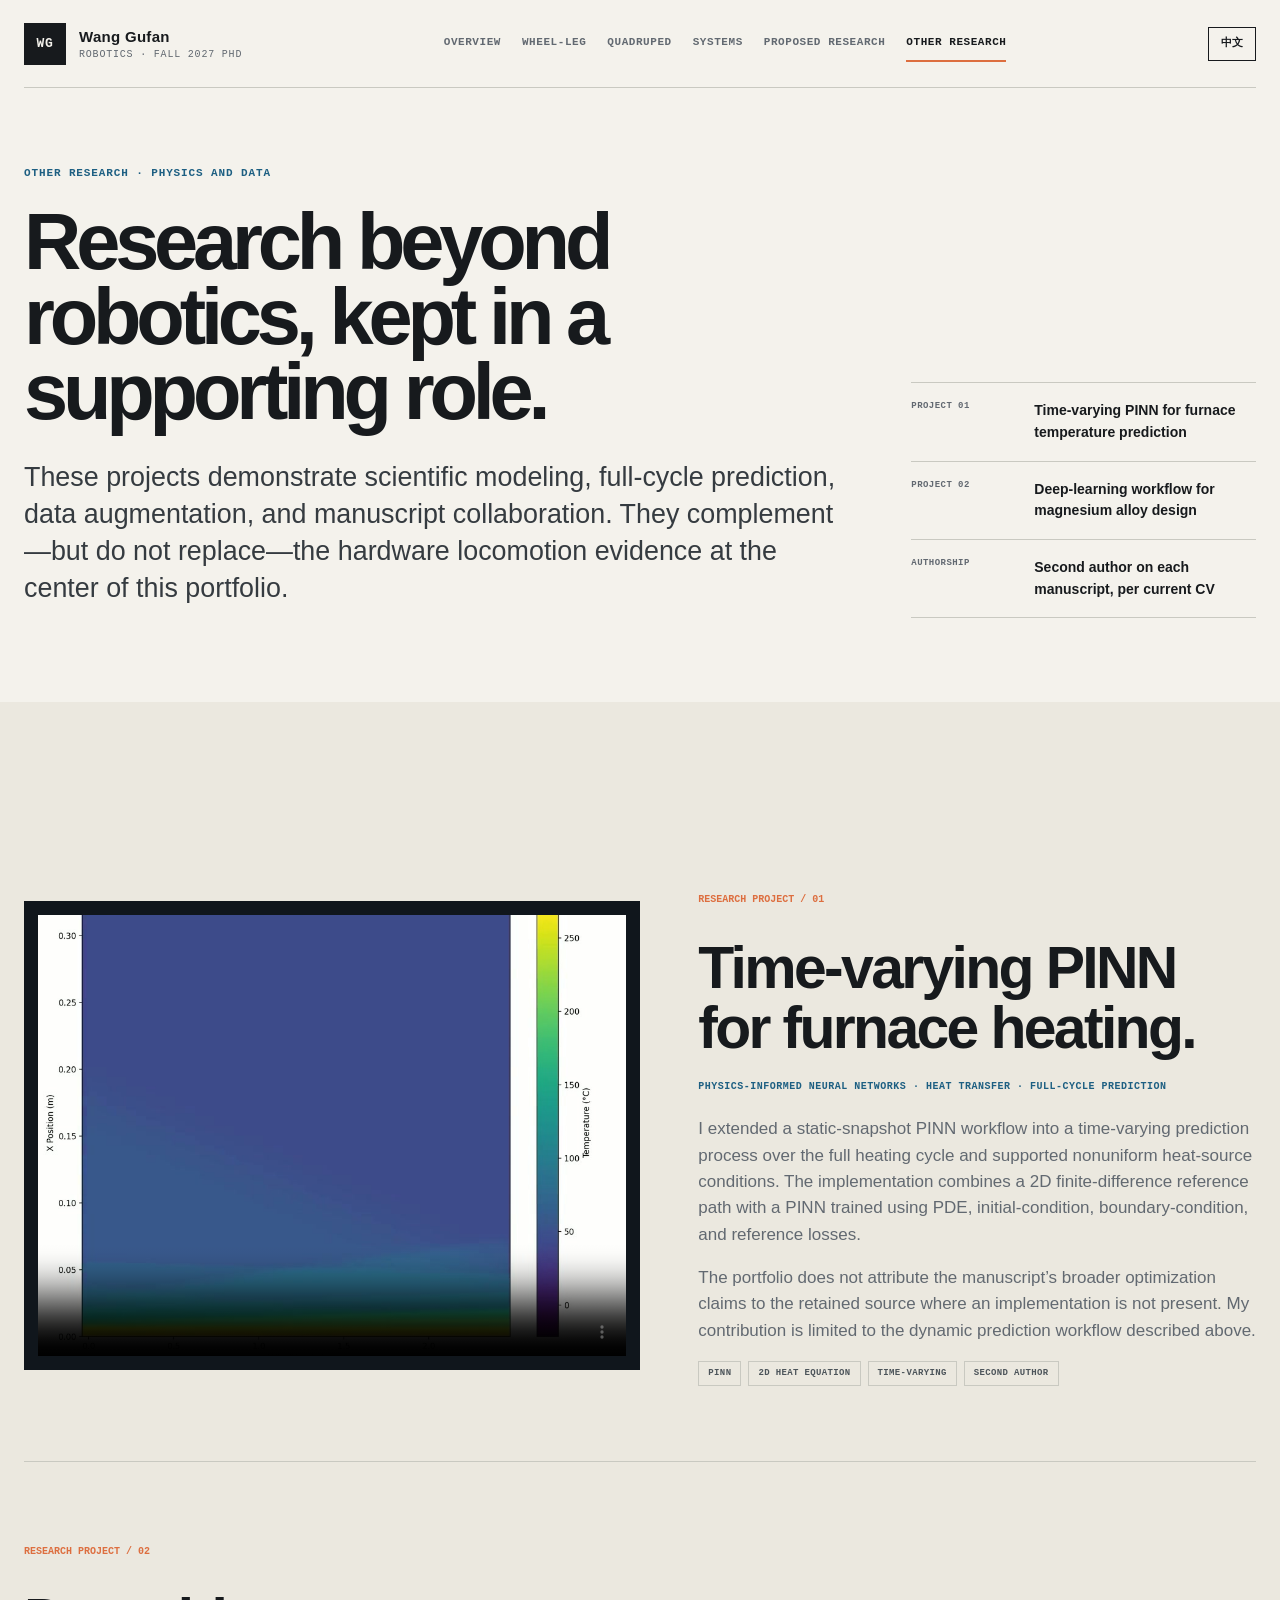
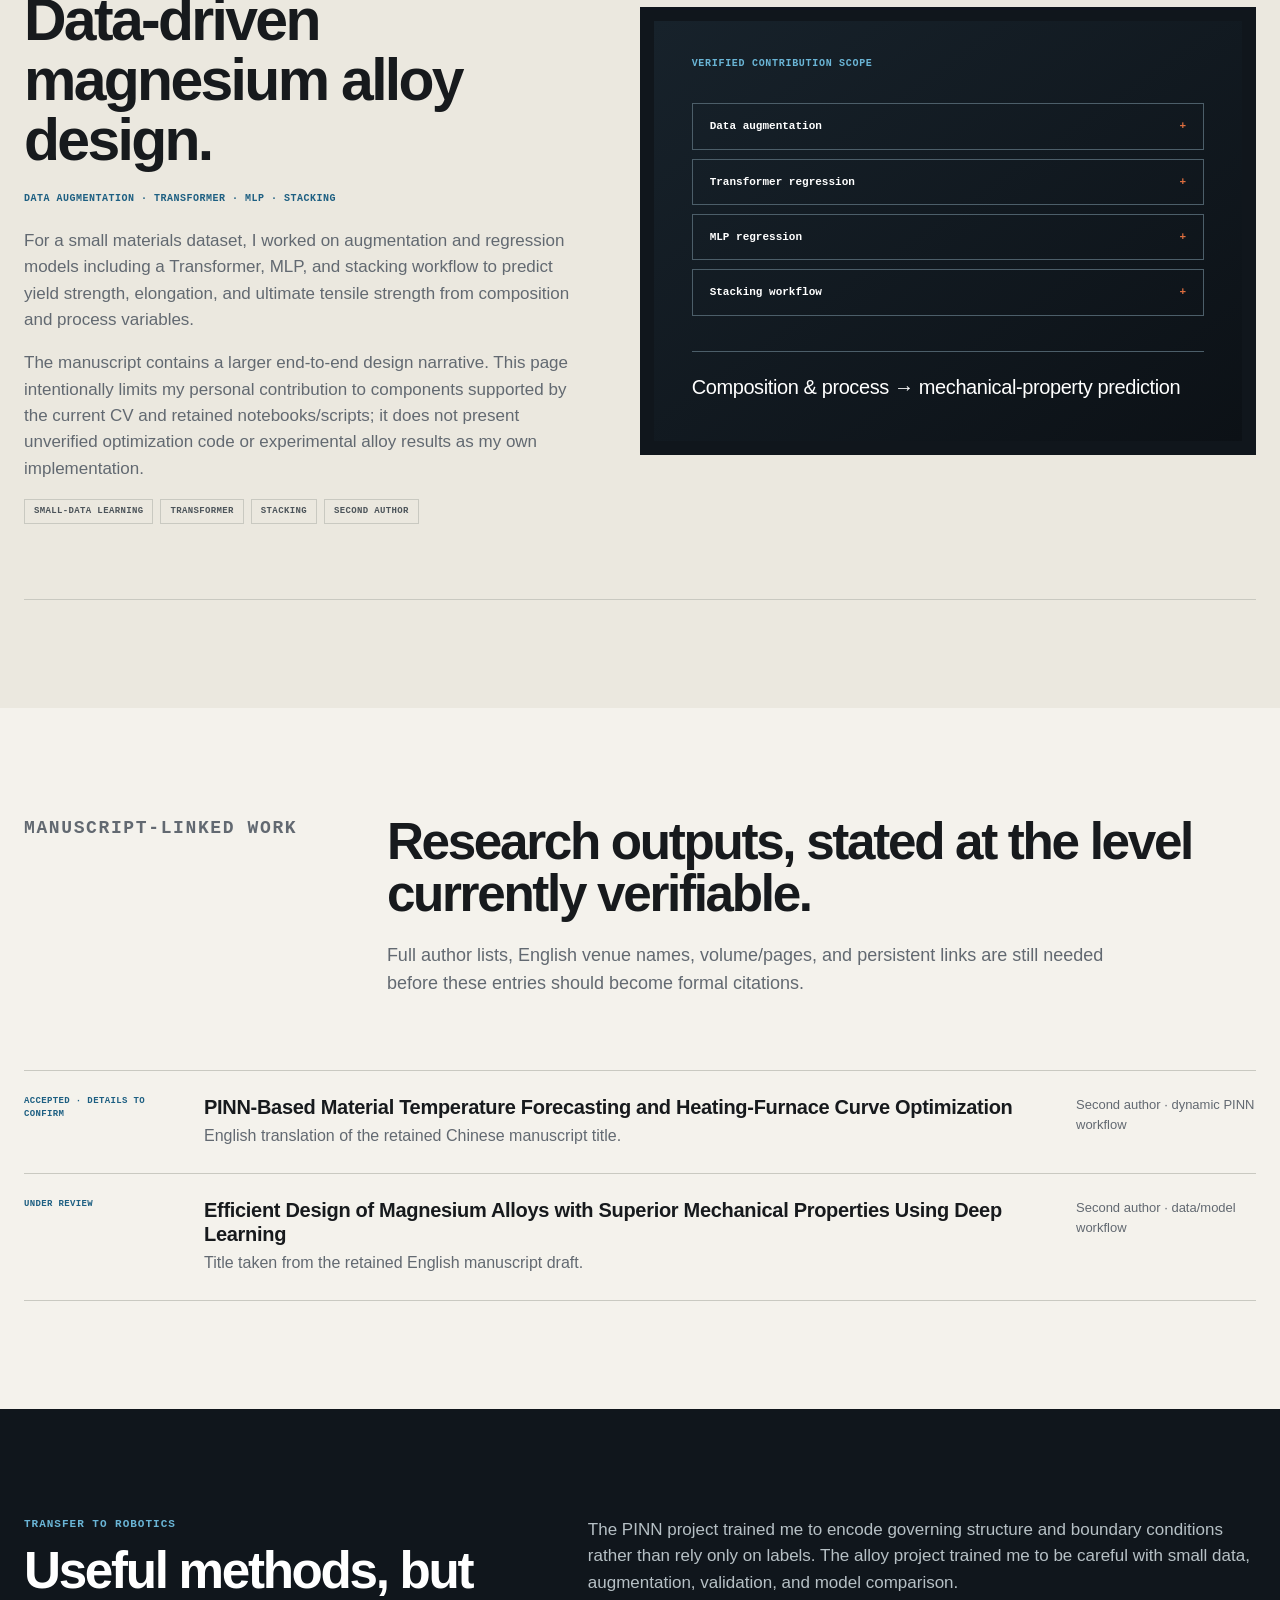
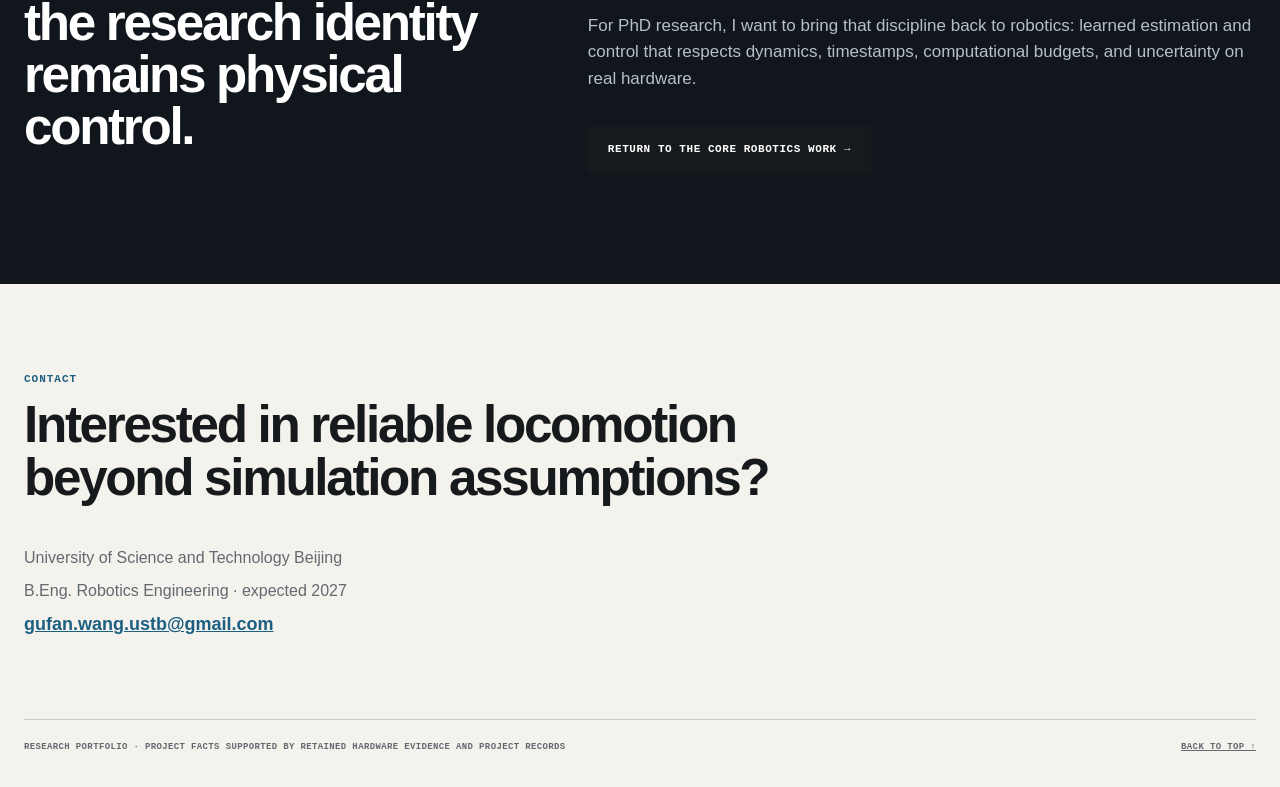
==== other-research.html @ 7db8c3ff "Load bilingual portfolio interface" ====
<!doctype html>
<html lang="en">
<head>
  <meta charset="utf-8">
  <meta name="viewport" content="width=device-width, initial-scale=1">
  <meta name="description" content="Physics-informed learning and data-driven materials research by Wang Gufan.">
  <title>Other Research · Wang Gufan</title>
  <link rel="icon" href="assets/images/favicon.svg" type="image/svg+xml">
  <link rel="stylesheet" href="css/styles.css">
</head>
<body id="top" data-page="other">
  <div data-site-header></div>
  <main>
    <section class="page-hero section-shell">
      <div class="page-hero-grid">
        <div>
          <p class="page-kicker">OTHER RESEARCH · PHYSICS AND DATA</p>
          <h1>Research beyond robotics, kept in a supporting role.</h1>
          <p class="lede">These projects demonstrate scientific modeling, full-cycle prediction, data augmentation, and manuscript collaboration. They complement—but do not replace—the hardware locomotion evidence at the center of this portfolio.</p>
        </div>
        <dl class="hero-meta">
          <div><dt>Project 01</dt><dd>Time-varying PINN for furnace temperature prediction</dd></div>
          <div><dt>Project 02</dt><dd>Deep-learning workflow for magnesium alloy design</dd></div>
          <div><dt>Authorship</dt><dd>Second author on each manuscript, per current CV</dd></div>
        </dl>
      </div>
    </section>

    <section class="section soft">
      <div class="section-shell">
        <article class="secondary-project">
          <div class="secondary-visual reveal">
            <video controls muted loop playsinline preload="metadata" poster="assets/images/pinn-poster.jpg">
              <source src="assets/video/pinn-temperature.mp4" type="video/mp4">
            </video>
          </div>
          <div class="secondary-copy reveal">
            <span class="index">RESEARCH PROJECT / 01</span>
            <h2>Time-varying PINN for furnace heating.</h2>
            <p class="scope">Physics-informed neural networks · Heat transfer · Full-cycle prediction</p>
            <p>I extended a static-snapshot PINN workflow into a time-varying prediction process over the full heating cycle and supported nonuniform heat-source conditions. The implementation combines a 2D finite-difference reference path with a PINN trained using PDE, initial-condition, boundary-condition, and reference losses.</p>
            <p>The portfolio does not attribute the manuscript’s broader optimization claims to the retained source where an implementation is not present. My contribution is limited to the dynamic prediction workflow described above.</p>
            <div class="project-tags"><span class="tag">PINN</span><span class="tag">2D heat equation</span><span class="tag">Time-varying</span><span class="tag">Second author</span></div>
          </div>
        </article>

        <article class="secondary-project reverse">
          <div class="secondary-visual reveal">
            <div class="model-board" role="img" aria-label="Schematic of the verified alloy modeling contribution: augmentation, Transformer, MLP, and stacking">
              <span class="board-label">VERIFIED CONTRIBUTION SCOPE</span>
              <div class="model-stack"><span>Data augmentation</span><span>Transformer regression</span><span>MLP regression</span><span>Stacking workflow</span></div>
              <div class="board-output">Composition & process → mechanical-property prediction</div>
            </div>
          </div>
          <div class="secondary-copy reveal">
            <span class="index">RESEARCH PROJECT / 02</span>
            <h2>Data-driven magnesium alloy design.</h2>
            <p class="scope">Data augmentation · Transformer · MLP · Stacking</p>
            <p>For a small materials dataset, I worked on augmentation and regression models including a Transformer, MLP, and stacking workflow to predict yield strength, elongation, and ultimate tensile strength from composition and process variables.</p>
            <p>The manuscript contains a larger end-to-end design narrative. This page intentionally limits my personal contribution to components supported by the current CV and retained notebooks/scripts; it does not present unverified optimization code or experimental alloy results as my own implementation.</p>
            <div class="project-tags"><span class="tag">Small-data learning</span><span class="tag">Transformer</span><span class="tag">Stacking</span><span class="tag">Second author</span></div>
          </div>
        </article>
      </div>
    </section>

    <section class="section">
      <div class="section-shell">
        <div class="section-heading reveal">
          <div><p class="eyebrow">MANUSCRIPT-LINKED WORK</p></div>
          <div>
            <h2>Research outputs, stated at the level currently verifiable.</h2>
            <p>Full author lists, English venue names, volume/pages, and persistent links are still needed before these entries should become formal citations.</p>
          </div>
        </div>
        <div class="reveal">
          <article class="publication">
            <div class="status">ACCEPTED · DETAILS TO CONFIRM</div>
            <div><h3>PINN-Based Material Temperature Forecasting and Heating-Furnace Curve Optimization</h3><p>English translation of the retained Chinese manuscript title.</p></div>
            <div class="role">Second author · dynamic PINN workflow</div>
          </article>
          <article class="publication">
            <div class="status">UNDER REVIEW</div>
            <div><h3>Efficient Design of Magnesium Alloys with Superior Mechanical Properties Using Deep Learning</h3><p>Title taken from the retained English manuscript draft.</p></div>
            <div class="role">Second author · data/model workflow</div>
          </article>
        </div>
      </div>
    </section>

    <section class="section dark">
      <div class="section-shell two-col">
        <div class="reveal">
          <p class="eyebrow light">TRANSFER TO ROBOTICS</p>
          <h2>Useful methods, but the research identity remains physical control.</h2>
        </div>
        <div class="copy-stack reveal">
          <p style="color:#b6c0c5">The PINN project trained me to encode governing structure and boundary conditions rather than rely only on labels. The alloy project trained me to be careful with small data, augmentation, validation, and model comparison.</p>
          <p style="color:#b6c0c5">For PhD research, I want to bring that discipline back to robotics: learned estimation and control that respects dynamics, timestamps, computational budgets, and uncertainty on real hardware.</p>
          <div class="button-row"><a class="button" href="index.html#core-work">Return to the core robotics work →</a></div>
        </div>
      </div>
    </section>
  </main>
  <div data-site-footer></div>
  <script src="js/fit-profile.js"></script>
  <script src="js/site.js?v=20260816"></script>
  <script src="js/i18n.js?v=20260816"></script>
</body>
</html>
---- css/styles.css ----
:root {
  --paper: #f4f2ec;
  --paper-2: #ebe8df;
  --ink: #171a1d;
  --muted: #626971;
  --line: #c9c9c1;
  --dark: #10161c;
  --dark-2: #17222b;
  --blue: #1d5f82;
  --blue-bright: #6ab5d6;
  --orange: #dd6e3f;
  --white: #fff;
  --max: 1240px;
  --sans: "Segoe UI", Arial, Helvetica, sans-serif;
  --mono: "SFMono-Regular", Consolas, "Liberation Mono", monospace;
}

* { box-sizing: border-box; }
html { scroll-behavior: auto; }
body {
  margin: 0;
  background: var(--paper);
  color: var(--ink);
  font-family: var(--sans);
  line-height: 1.55;
  -webkit-font-smoothing: antialiased;
}
img, video { display: block; max-width: 100%; }
a { color: inherit; }
button, input { font: inherit; }
.sr-only { position: absolute; width: 1px; height: 1px; padding: 0; margin: -1px; overflow: hidden; clip: rect(0,0,0,0); white-space: nowrap; border: 0; }

.section-shell { width: min(calc(100% - 48px), var(--max)); margin-inline: auto; }
.site-header {
  width: min(calc(100% - 48px), var(--max));
  height: 88px;
  margin: 0 auto;
  display: flex;
  align-items: center;
  justify-content: space-between;
  gap: 28px;
  border-bottom: 1px solid var(--line);
  position: relative;
  z-index: 20;
}
.brand { display: inline-flex; align-items: center; gap: 13px; text-decoration: none; }
.brand-mark {
  width: 42px; height: 42px; display: grid; place-items: center;
  background: var(--ink); color: var(--paper); font: 700 13px/1 var(--mono); letter-spacing: .06em;
}
.brand-copy { display: grid; gap: 1px; }
.brand-copy strong { font-size: 15px; letter-spacing: .02em; }
.brand-copy small { color: var(--muted); font: 500 10px/1.25 var(--mono); text-transform: uppercase; letter-spacing: .08em; }
.site-nav { display: flex; align-items: center; gap: 21px; }
.site-nav a { text-decoration: none; font: 600 11px/1 var(--mono); text-transform: uppercase; letter-spacing: .05em; color: var(--muted); padding: 12px 0; border-bottom: 2px solid transparent; }
.site-nav a:hover, .site-nav a[aria-current="page"] { color: var(--ink); border-color: var(--orange); }
.language-toggle { min-width: 48px; min-height: 34px; padding: 0 10px; border: 1px solid var(--ink); background: transparent; color: var(--ink); cursor: pointer; font: 700 11px/1 var(--mono); letter-spacing: .04em; }
.language-toggle:hover, .language-toggle:focus-visible { background: var(--ink); color: var(--white); }
.nav-toggle { display: none; width: 40px; height: 40px; border: 0; background: transparent; padding: 8px; }
.nav-toggle > span:not(.sr-only) { display: block; height: 2px; background: var(--ink); margin: 5px 0; }

.eyebrow { margin: 0 0 13px; color: var(--blue); font: 700 11px/1.35 var(--mono); letter-spacing: .09em; text-transform: uppercase; }
.eyebrow.light { color: var(--blue-bright); }
.eyebrow.orange { color: var(--orange); }
h1, h2, h3, p { margin-top: 0; }
h1 { font-size: clamp(48px, 7.1vw, 106px); line-height: .94; letter-spacing: -.065em; font-weight: 650; margin-bottom: 30px; }
h2 { font-size: clamp(34px, 4vw, 62px); line-height: 1.02; letter-spacing: -.045em; font-weight: 620; margin-bottom: 22px; }
h3 { font-size: 20px; line-height: 1.2; letter-spacing: -.015em; margin-bottom: 11px; }
.lede { font-size: clamp(19px, 2.1vw, 28px); line-height: 1.38; color: #353b40; max-width: 940px; }
.body-lg { font-size: 20px; line-height: 1.55; }
.small { font-size: 13px; color: var(--muted); }
.mono { font-family: var(--mono); }
.rule { border: 0; border-top: 1px solid var(--line); margin: 0; }

.button-row { display: flex; flex-wrap: wrap; gap: 12px; margin-top: 34px; }
.button { display: inline-flex; align-items: center; justify-content: center; gap: 10px; min-height: 47px; padding: 0 19px; border: 1px solid var(--ink); background: var(--ink); color: var(--white); text-decoration: none; font: 700 11px/1 var(--mono); text-transform: uppercase; letter-spacing: .05em; }
.button:hover { background: var(--blue); border-color: var(--blue); }
.button.ghost { color: var(--ink); background: transparent; }
.button.ghost:hover { color: var(--white); }

.home-hero { padding: 84px 0 54px; }
.home-hero-grid { display: grid; grid-template-columns: minmax(0, 1.38fr) minmax(280px, .62fr); gap: clamp(42px, 7vw, 112px); align-items: end; }
.home-hero h1 .line-two { display: block; color: var(--blue); }
.hero-note { border-left: 2px solid var(--orange); padding-left: 19px; max-width: 390px; }
.hero-note p { font-size: 15px; color: var(--muted); margin-bottom: 0; }
.research-question { padding: 0 0 64px; }
.question-card { background: var(--dark); color: var(--white); padding: clamp(30px, 5vw, 70px); display: grid; grid-template-columns: 160px 1fr; gap: 40px; align-items: start; }
.question-card .index { color: var(--orange); font: 700 13px/1 var(--mono); }
.question-card blockquote { margin: 0; font-size: clamp(25px, 3.4vw, 48px); line-height: 1.17; letter-spacing: -.025em; max-width: 990px; }
.hero-media { position: relative; background: var(--dark); min-height: 560px; overflow: hidden; }
.hero-media video, .hero-media img { width: 100%; height: min(72vw, 760px); object-fit: cover; }
.media-overlay { position: absolute; inset: auto 0 0; padding: 80px 5vw 34px; background: linear-gradient(transparent, rgba(4, 10, 14, .84)); color: var(--white); display: flex; align-items: end; justify-content: space-between; gap: 30px; pointer-events: none; }
.media-overlay strong { display: block; font-size: 17px; }
.media-overlay span { font: 600 11px/1.4 var(--mono); text-transform: uppercase; letter-spacing: .05em; color: #d4dce0; }
.media-overlay .media-tag { color: var(--white); border: 1px solid rgba(255,255,255,.5); padding: 9px 11px; white-space: nowrap; }

.metric-strip { display: grid; grid-template-columns: repeat(4, 1fr); border: 1px solid var(--line); border-top: 0; margin-bottom: 108px; }
.metric { min-height: 132px; padding: 28px; border-right: 1px solid var(--line); display: grid; align-content: space-between; gap: 18px; }
.metric:last-child { border-right: 0; }
.metric strong { font-size: clamp(28px, 3vw, 42px); line-height: 1; letter-spacing: -.04em; }
.metric span { font: 600 10px/1.4 var(--mono); color: var(--muted); text-transform: uppercase; letter-spacing: .05em; }

.section { padding: 108px 0; }
.section.compact { padding: 72px 0; }
.section.dark { background: var(--dark); color: var(--white); }
.section.soft { background: var(--paper-2); }
.section-heading { display: grid; grid-template-columns: minmax(180px, .36fr) minmax(0, 1fr); gap: 50px; margin-bottom: 54px; }
.section-heading p:last-child { max-width: 750px; color: var(--muted); font-size: 18px; }
.dark .section-heading p:last-child { color: #b9c1c6; }
.section-heading h2 { max-width: 820px; }

.project-grid { display: grid; grid-template-columns: repeat(2, minmax(0, 1fr)); gap: 20px; }
.project-card { background: var(--white); color: var(--ink); border: 1px solid var(--line); text-decoration: none; display: grid; min-height: 680px; overflow: hidden; }
.project-card:hover .project-image img { transform: scale(1.015); }
.project-image { min-height: 360px; overflow: hidden; background: #d8d7d1; }
.project-image img { width: 100%; height: 100%; object-fit: cover; transition: transform .45s ease; }
.project-copy { padding: 35px; display: grid; align-content: start; gap: 16px; }
.project-topline { display: flex; justify-content: space-between; gap: 20px; align-items: baseline; font: 700 10px/1.2 var(--mono); text-transform: uppercase; letter-spacing: .06em; color: var(--blue); }
.project-copy h3 { font-size: clamp(28px, 3.5vw, 44px); margin: 0; letter-spacing: -.04em; }
.project-copy p { color: var(--muted); margin: 0; }
.project-tags { display: flex; flex-wrap: wrap; gap: 7px; margin-top: 8px; }
.tag { border: 1px solid var(--line); padding: 7px 9px; font: 600 9px/1 var(--mono); letter-spacing: .04em; text-transform: uppercase; color: #4c545a; }
.tag.verified { border-color: #73a28b; color: #266443; background: #edf5ef; }
.tag.proposed { border-color: var(--orange); color: #9b401e; background: #fff0e9; }

.principle-grid { display: grid; grid-template-columns: repeat(3, 1fr); gap: 1px; background: #38434b; border: 1px solid #38434b; }
.principle { background: var(--dark); padding: 42px 34px; min-height: 330px; }
.principle .num { display: block; color: var(--orange); font: 700 11px/1 var(--mono); margin-bottom: 72px; }
.principle h3 { font-size: 27px; color: var(--white); }
.principle p { color: #aeb8be; }

.evidence-chain { display: grid; grid-template-columns: repeat(3, 1fr); gap: 0; border-top: 1px solid var(--line); border-bottom: 1px solid var(--line); }
.evidence-step { padding: 35px 30px; border-right: 1px solid var(--line); }
.evidence-step:first-child { padding-left: 0; }
.evidence-step:last-child { border-right: 0; }
.evidence-step span { font: 700 10px/1 var(--mono); color: var(--orange); letter-spacing: .05em; }
.evidence-step h3 { margin-top: 28px; }
.evidence-step p { color: var(--muted); }

.proposal-band { background: var(--blue); color: var(--white); padding: 82px 0; }
.proposal-grid { display: grid; grid-template-columns: .72fr 1.28fr; gap: 70px; align-items: start; }
.proposal-label { border: 1px solid rgba(255,255,255,.55); display: inline-flex; padding: 9px 12px; font: 700 10px/1 var(--mono); letter-spacing: .06em; text-transform: uppercase; margin-bottom: 25px; }
.proposal-grid h2 { margin-bottom: 0; }
.proposal-grid .lede { color: #e1eef4; }
.proposal-grid .button { background: var(--white); color: var(--blue); border-color: var(--white); }
.proposal-grid .button:hover { background: var(--dark); color: var(--white); border-color: var(--dark); }

.fit-preview { display: grid; grid-template-columns: .64fr 1.36fr; gap: 60px; align-items: start; }
.fit-preview .fit-copy { border-left: 2px solid var(--orange); padding-left: 25px; }
.fit-preview .fit-copy p { font-size: 20px; color: #bbc5ca; }

.page-hero { padding: 78px 0 68px; }
.page-hero-grid { display: grid; grid-template-columns: minmax(0, 1.2fr) minmax(270px, .5fr); gap: 60px; align-items: end; }
.page-hero h1 { font-size: clamp(48px, 6.2vw, 88px); }
.page-kicker { font: 700 11px/1.4 var(--mono); letter-spacing: .08em; text-transform: uppercase; color: var(--blue); margin-bottom: 24px; }
.hero-meta { display: grid; grid-template-columns: 1fr; border-top: 1px solid var(--line); }
.hero-meta div { padding: 17px 0; border-bottom: 1px solid var(--line); display: grid; grid-template-columns: 105px 1fr; gap: 18px; }
.hero-meta dt { color: var(--muted); font: 700 9px/1.4 var(--mono); text-transform: uppercase; letter-spacing: .05em; }
.hero-meta dd { margin: 0; font-size: 14px; font-weight: 600; }

.media-stage { background: var(--dark); padding: 24px; }
.media-stage video, .media-stage img { width: 100%; max-height: 760px; object-fit: cover; background: #090d10; }
.caption { display: flex; justify-content: space-between; gap: 30px; align-items: start; margin-top: 15px; color: #bdc6cb; font-size: 12px; }
.caption strong { color: var(--white); }
.caption .source { font: 600 9px/1.4 var(--mono); text-transform: uppercase; letter-spacing: .05em; white-space: nowrap; }

.two-col { display: grid; grid-template-columns: minmax(0, .85fr) minmax(0, 1.15fr); gap: 70px; align-items: start; }
.two-col.reverse { grid-template-columns: minmax(0, 1.15fr) minmax(0, .85fr); }
.sticky-label { position: sticky; top: 30px; }
.pullquote { font-size: clamp(27px, 3vw, 43px); line-height: 1.22; letter-spacing: -.035em; margin-bottom: 34px; }
.copy-stack p { color: var(--muted); font-size: 17px; }
.copy-stack p:last-child { margin-bottom: 0; }
.fact-list { list-style: none; margin: 30px 0 0; padding: 0; border-top: 1px solid var(--line); }
.fact-list li { display: grid; grid-template-columns: 150px 1fr; gap: 25px; padding: 18px 0; border-bottom: 1px solid var(--line); }
.fact-list strong { font: 700 10px/1.45 var(--mono); text-transform: uppercase; letter-spacing: .05em; }
.fact-list span { color: var(--muted); }

.architecture { display: grid; grid-template-columns: repeat(5, minmax(120px, 1fr)); gap: 22px; align-items: stretch; }
.architecture.four { grid-template-columns: repeat(4, minmax(140px, 1fr)); }
.arch-node { position: relative; border: 1px solid #46525a; padding: 26px 22px; min-height: 185px; }
.arch-node:not(:last-child)::after { content: "→"; position: absolute; right: -18px; top: 50%; transform: translateY(-50%); color: var(--orange); font: 700 18px/1 var(--mono); z-index: 2; }
.arch-node .frequency { color: var(--blue-bright); font: 700 11px/1 var(--mono); display: block; margin-bottom: 38px; }
.arch-node h3 { color: var(--white); font-size: 18px; }
.arch-node p { color: #aeb8be; font-size: 13px; margin: 0; }
.contract { margin-top: 35px; display: grid; grid-template-columns: 1fr auto 1fr; gap: 20px; align-items: center; padding: 25px; background: #17222b; border: 1px solid #46525a; }
.contract code { color: #cde4ef; font: 600 13px/1.5 var(--mono); }
.contract .arrow { color: var(--orange); font: 700 20px/1 var(--mono); }

.timeline { border-left: 1px solid var(--line); margin-left: 11px; }
.timeline-item { position: relative; padding: 0 0 42px 42px; }
.timeline-item:last-child { padding-bottom: 0; }
.timeline-item::before { content: ""; position: absolute; width: 11px; height: 11px; border-radius: 50%; left: -6px; top: 5px; background: var(--paper); border: 2px solid var(--orange); }
.timeline-item .label { font: 700 10px/1.3 var(--mono); color: var(--blue); text-transform: uppercase; letter-spacing: .05em; }
.timeline-item h3 { margin-top: 9px; }
.timeline-item p { color: var(--muted); }

.evidence-grid { display: grid; grid-template-columns: repeat(2, minmax(0, 1fr)); gap: 20px; }
.evidence-card { border: 1px solid var(--line); background: var(--white); padding: 31px; min-height: 240px; }
.evidence-card .source-line { font: 700 9px/1.4 var(--mono); color: var(--blue); letter-spacing: .05em; text-transform: uppercase; margin-bottom: 55px; }
.evidence-card p { color: var(--muted); }
.evidence-card code { font-family: var(--mono); color: var(--ink); font-size: 12px; }

.split-media { display: grid; grid-template-columns: 1fr 1fr; gap: 20px; }
.split-media figure { margin: 0; background: var(--dark); padding: 16px; }
.split-media img, .split-media video { width: 100%; aspect-ratio: 16 / 10; object-fit: cover; }
.split-media figcaption { color: #bac4c9; font-size: 12px; margin-top: 12px; }
.split-media figcaption strong { color: var(--white); }

.research-hero { background: var(--dark); color: var(--white); padding: 85px 0 92px; }
.research-hero h1 { max-width: 1080px; }
.research-hero .lede { color: #b9c5cb; }
.not-completed { display: inline-flex; gap: 10px; align-items: center; border: 1px solid var(--orange); color: #ffb08d; padding: 10px 12px; font: 700 10px/1 var(--mono); text-transform: uppercase; letter-spacing: .06em; margin-bottom: 30px; }
.not-completed::before { content: ""; width: 7px; height: 7px; background: var(--orange); border-radius: 50%; }

.failure-grid { display: grid; grid-template-columns: repeat(4, 1fr); gap: 12px; }
.failure-card { border-top: 3px solid var(--orange); background: var(--white); padding: 28px; min-height: 230px; }
.failure-card span { font: 700 10px/1 var(--mono); color: var(--orange); }
.failure-card h3 { margin-top: 42px; }
.failure-card p { color: var(--muted); font-size: 14px; }

.method-flow { display: grid; grid-template-columns: 1fr 1fr 1fr 1fr; gap: 28px; }
.method-step { min-height: 290px; border: 1px solid #46525a; padding: 30px; position: relative; }
.method-step:not(:last-child)::after { content: "→"; color: var(--orange); position: absolute; right: -21px; top: 50%; font: 700 20px/1 var(--mono); }
.method-step .method-num { font: 700 10px/1 var(--mono); color: var(--blue-bright); }
.method-step h3 { color: var(--white); margin-top: 75px; }
.method-step p { color: #acb7bd; font-size: 14px; }

.evaluation-table { border-top: 1px solid var(--line); }
.evaluation-row { display: grid; grid-template-columns: 170px 1fr; gap: 36px; padding: 24px 0; border-bottom: 1px solid var(--line); }
.evaluation-row strong { font: 700 10px/1.4 var(--mono); text-transform: uppercase; letter-spacing: .05em; color: var(--blue); }
.evaluation-row p { margin: 0; color: var(--muted); }

.fit-header { max-width: 880px; margin-bottom: 56px; }
.fit-grid { display: grid; grid-template-columns: repeat(2, 1fr); border: 1px solid #46525a; }
.fit-card { padding: 37px; min-height: 290px; border-right: 1px solid #46525a; border-bottom: 1px solid #46525a; }
.fit-card:nth-child(2n) { border-right: 0; }
.fit-card:nth-last-child(-n+2) { border-bottom: 0; }
.fit-card > span { font: 700 10px/1 var(--mono); color: var(--orange); }
.fit-card h3 { color: var(--white); margin-top: 55px; font-size: 24px; }
.fit-card p { color: #acb7bd; }
.fit-closing { font-size: clamp(25px, 3vw, 40px); line-height: 1.25; max-width: 980px; margin: 60px 0 0; color: #e0e7ea; }

.secondary-project { display: grid; grid-template-columns: 1.05fr .95fr; gap: 58px; align-items: center; padding: 75px 0; border-bottom: 1px solid var(--line); }
.secondary-project.reverse { grid-template-columns: .95fr 1.05fr; }
.secondary-project.reverse .secondary-visual { order: 2; }
.secondary-visual { background: var(--dark); padding: 14px; }
.secondary-visual img, .secondary-visual video { width: 100%; aspect-ratio: 4/3; object-fit: cover; }
.secondary-copy .index { font: 700 10px/1 var(--mono); color: var(--orange); }
.secondary-copy h2 { font-size: clamp(34px, 4.6vw, 60px); margin-top: 28px; }
.secondary-copy .scope { color: var(--blue); font: 700 10px/1.4 var(--mono); text-transform: uppercase; letter-spacing: .05em; margin-bottom: 22px; }
.secondary-copy p { color: var(--muted); font-size: 17px; }

.model-board { min-height: 420px; padding: 38px; display: grid; grid-template-rows: auto 1fr auto; background: linear-gradient(145deg,#17222b,#0c1116); color: var(--white); }
.model-board .board-label { font: 700 10px/1 var(--mono); color: var(--blue-bright); letter-spacing: .07em; text-transform: uppercase; }
.model-stack { align-self: center; display: grid; gap: 9px; }
.model-stack span { display: block; border: 1px solid #4c5e69; padding: 15px 17px; font: 600 11px/1.3 var(--mono); position: relative; }
.model-stack span::after { content: "+"; position: absolute; right: 17px; color: var(--orange); }
.model-board .board-output { border-top: 1px solid #4c5e69; padding-top: 20px; font-size: 20px; letter-spacing: -.02em; }

.publication { border-top: 1px solid var(--line); display: grid; grid-template-columns: 150px 1fr 180px; gap: 30px; padding: 24px 0; }
.publication:last-child { border-bottom: 1px solid var(--line); }
.publication .status { font: 700 9px/1.4 var(--mono); color: var(--blue); text-transform: uppercase; letter-spacing: .04em; }
.publication h3 { margin: 0 0 5px; }
.publication p { margin: 0; color: var(--muted); }
.publication .role { color: var(--muted); font-size: 13px; }

.site-footer { padding-top: 88px; padding-bottom: 32px; }
.site-footer h2 { max-width: 800px; }
.footer-contact { display: grid; justify-items: start; gap: 8px; margin: 42px 0 80px; color: var(--muted); }
.footer-contact a { color: var(--blue); font-size: 18px; font-weight: 650; }
.footer-base { border-top: 1px solid var(--line); padding-top: 21px; display: flex; justify-content: space-between; gap: 30px; font: 600 9px/1.5 var(--mono); text-transform: uppercase; letter-spacing: .04em; color: var(--muted); }

.reveal { opacity: 1; transform: none; }
.reveal.is-visible { opacity: 1; transform: none; }

@media (prefers-reduced-motion: reduce) {
  html { scroll-behavior: auto; }
  .reveal { opacity: 1; transform: none; transition: none; }
  .project-image img { transition: none; }
}

@media (max-width: 1050px) {
  .site-header { gap: 16px; }
  .site-nav { gap: 13px; }
  .site-nav a { font-size: 9px; }
  .architecture { grid-template-columns: repeat(3, 1fr); }
  .architecture.four { grid-template-columns: repeat(2, 1fr); }
  .arch-node:nth-child(3)::after { display: none; }
  .failure-grid { grid-template-columns: repeat(2, 1fr); }
  .method-flow { grid-template-columns: repeat(2, 1fr); }
  .method-step:nth-child(2)::after { display: none; }
}

@media (max-width: 800px) {
  .section-shell, .site-header { width: min(calc(100% - 30px), var(--max)); }
  .site-header { height: 72px; }
  .brand-copy small { display: none; }
  .nav-toggle { display: block; }
  .language-toggle { margin-left: auto; }
  .site-nav { display: none; position: absolute; top: 71px; left: 0; right: 0; background: var(--paper); border-bottom: 1px solid var(--line); padding: 16px; flex-direction: column; align-items: stretch; gap: 0; box-shadow: 0 18px 30px rgba(16,22,28,.12); }
  .site-nav.is-open { display: flex; }
  .site-nav a { font-size: 11px; padding: 15px 3px; }
  .home-hero { padding: 55px 0 35px; }
  .home-hero-grid, .page-hero-grid, .section-heading, .two-col, .two-col.reverse, .proposal-grid, .fit-preview { grid-template-columns: 1fr; gap: 32px; }
  .question-card { grid-template-columns: 1fr; gap: 25px; }
  .hero-media { min-height: 360px; }
  .hero-media video, .hero-media img { height: 66vh; min-height: 420px; }
  .metric-strip { grid-template-columns: repeat(2, 1fr); margin-bottom: 72px; }
  .metric:nth-child(2) { border-right: 0; }
  .metric:nth-child(-n+2) { border-bottom: 1px solid var(--line); }
  .section { padding: 78px 0; }
  .project-grid, .principle-grid, .evidence-chain, .evidence-grid, .split-media, .fit-grid { grid-template-columns: 1fr; }
  .project-card { min-height: auto; }
  .project-image { min-height: 280px; }
  .principle { min-height: auto; }
  .principle .num { margin-bottom: 40px; }
  .evidence-step, .evidence-step:first-child { padding: 28px 0; border-right: 0; border-bottom: 1px solid var(--line); }
  .evidence-step:last-child { border-bottom: 0; }
  .sticky-label { position: static; }
  .architecture { grid-template-columns: 1fr; }
  .architecture.four { grid-template-columns: 1fr; }
  .arch-node { min-height: auto; }
  .arch-node .frequency { margin-bottom: 25px; }
  .arch-node:not(:last-child)::after { content: "↓"; display: block; right: 50%; top: auto; bottom: -20px; transform: translateX(50%); }
  .contract { grid-template-columns: 1fr; }
  .contract .arrow { transform: rotate(90deg); justify-self: center; }
  .method-flow { grid-template-columns: 1fr; }
  .method-step { min-height: auto; }
  .method-step h3 { margin-top: 40px; }
  .method-step:not(:last-child)::after { content: "↓"; display: block; right: 50%; top: auto; bottom: -21px; transform: translateX(50%); }
  .fit-card, .fit-card:nth-child(2n), .fit-card:nth-last-child(-n+2) { border-right: 0; border-bottom: 1px solid #46525a; min-height: auto; }
  .fit-card:last-child { border-bottom: 0; }
  .fit-card h3 { margin-top: 40px; }
  .secondary-project, .secondary-project.reverse { grid-template-columns: 1fr; gap: 35px; padding: 55px 0; }
  .secondary-project.reverse .secondary-visual { order: initial; }
  .publication { grid-template-columns: 1fr; gap: 10px; }
  .footer-base { flex-direction: column; }
}

@media (max-width: 480px) {
  h1 { font-size: 45px; }
  h2 { font-size: 35px; }
  .metric-strip { grid-template-columns: 1fr; }
  .metric { min-height: 110px; border-right: 0; border-bottom: 1px solid var(--line); }
  .media-overlay { padding: 70px 20px 24px; }
  .media-overlay .media-tag { display: none; }
  .caption { flex-direction: column; }
  .caption .source { white-space: normal; }
  .fact-list li, .evaluation-row { grid-template-columns: 1fr; gap: 8px; }
  .failure-grid { grid-template-columns: 1fr; }
}
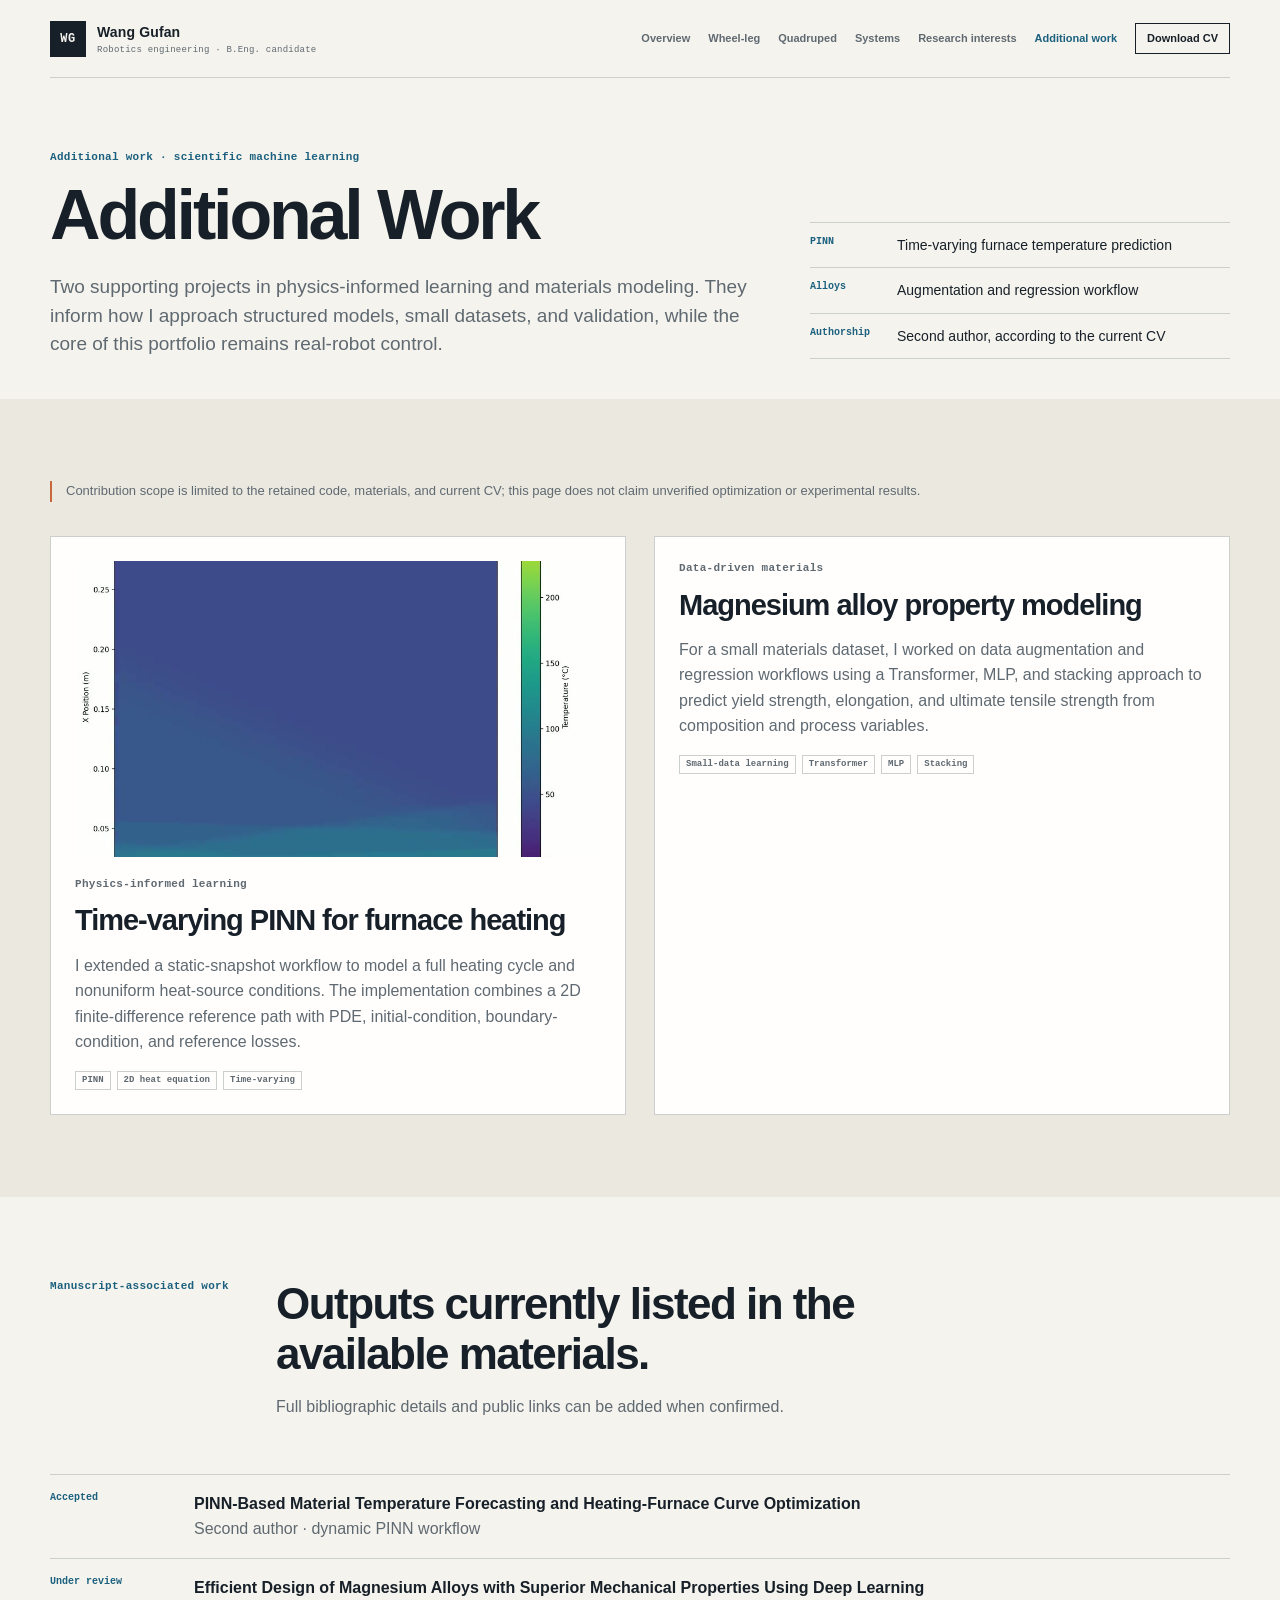
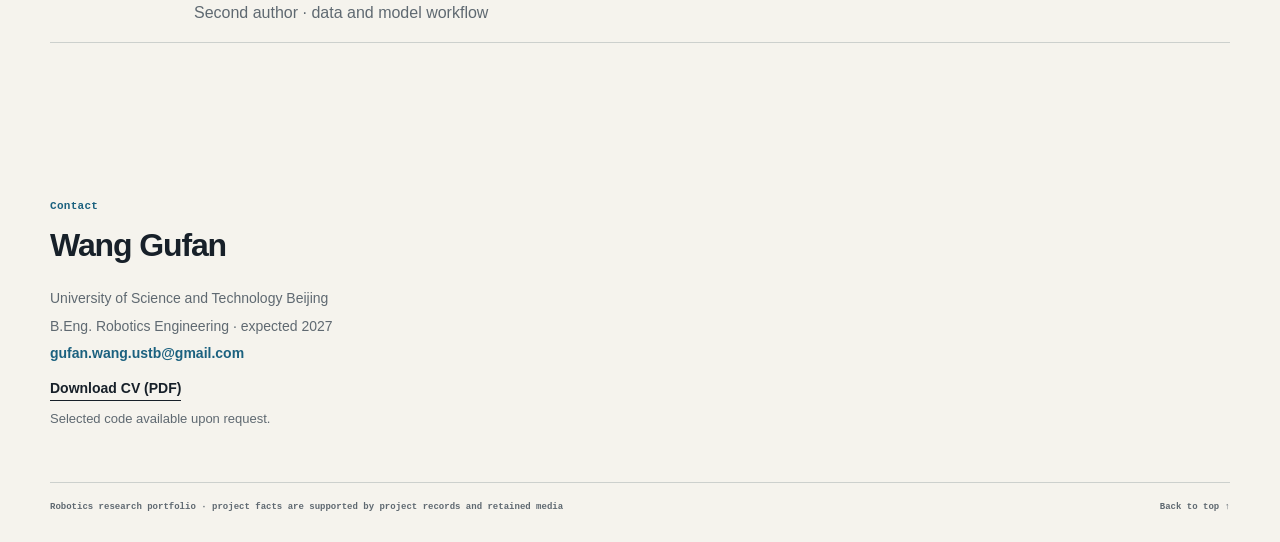
==== commit 55ee3df9: "Refine academic portfolio and add CV" ====
--- a/other-research.html
+++ b/other-research.html
@@ -3,109 +3,66 @@
 <head>
   <meta charset="utf-8">
   <meta name="viewport" content="width=device-width, initial-scale=1">
-  <meta name="description" content="Physics-informed learning and data-driven materials research by Wang Gufan.">
-  <title>Other Research · Wang Gufan</title>
+  <meta name="description" content="Additional scientific machine learning work by Wang Gufan.">
+  <title>Additional Work · Wang Gufan</title>
   <link rel="icon" href="assets/images/favicon.svg" type="image/svg+xml">
   <link rel="stylesheet" href="css/styles.css">
 </head>
 <body id="top" data-page="other">
   <div data-site-header></div>
+
   <main>
     <section class="page-hero section-shell">
       <div class="page-hero-grid">
         <div>
-          <p class="page-kicker">OTHER RESEARCH · PHYSICS AND DATA</p>
-          <h1>Research beyond robotics, kept in a supporting role.</h1>
-          <p class="lede">These projects demonstrate scientific modeling, full-cycle prediction, data augmentation, and manuscript collaboration. They complement—but do not replace—the hardware locomotion evidence at the center of this portfolio.</p>
+          <p class="page-kicker">Additional work · scientific machine learning</p>
+          <h1>Additional Work</h1>
+          <p class="lede">Two supporting projects in physics-informed learning and materials modeling. They inform how I approach structured models, small datasets, and validation, while the core of this portfolio remains real-robot control.</p>
         </div>
-        <dl class="hero-meta">
-          <div><dt>Project 01</dt><dd>Time-varying PINN for furnace temperature prediction</dd></div>
-          <div><dt>Project 02</dt><dd>Deep-learning workflow for magnesium alloy design</dd></div>
-          <div><dt>Authorship</dt><dd>Second author on each manuscript, per current CV</dd></div>
-        </dl>
+        <ul class="project-summary">
+          <li><span>PINN</span><div>Time-varying furnace temperature prediction</div></li>
+          <li><span>Alloys</span><div>Augmentation and regression workflow</div></li>
+          <li><span>Authorship</span><div>Second author, according to the current CV</div></li>
+        </ul>
       </div>
     </section>
 
     <section class="section soft">
       <div class="section-shell">
-        <article class="secondary-project">
-          <div class="secondary-visual reveal">
-            <video controls muted loop playsinline preload="metadata" poster="assets/images/pinn-poster.jpg">
-              <source src="assets/video/pinn-temperature.mp4" type="video/mp4">
-            </video>
-          </div>
-          <div class="secondary-copy reveal">
-            <span class="index">RESEARCH PROJECT / 01</span>
-            <h2>Time-varying PINN for furnace heating.</h2>
-            <p class="scope">Physics-informed neural networks · Heat transfer · Full-cycle prediction</p>
-            <p>I extended a static-snapshot PINN workflow into a time-varying prediction process over the full heating cycle and supported nonuniform heat-source conditions. The implementation combines a 2D finite-difference reference path with a PINN trained using PDE, initial-condition, boundary-condition, and reference losses.</p>
-            <p>The portfolio does not attribute the manuscript’s broader optimization claims to the retained source where an implementation is not present. My contribution is limited to the dynamic prediction workflow described above.</p>
-            <div class="project-tags"><span class="tag">PINN</span><span class="tag">2D heat equation</span><span class="tag">Time-varying</span><span class="tag">Second author</span></div>
-          </div>
-        </article>
-
-        <article class="secondary-project reverse">
-          <div class="secondary-visual reveal">
-            <div class="model-board" role="img" aria-label="Schematic of the verified alloy modeling contribution: augmentation, Transformer, MLP, and stacking">
-              <span class="board-label">VERIFIED CONTRIBUTION SCOPE</span>
-              <div class="model-stack"><span>Data augmentation</span><span>Transformer regression</span><span>MLP regression</span><span>Stacking workflow</span></div>
-              <div class="board-output">Composition & process → mechanical-property prediction</div>
-            </div>
-          </div>
-          <div class="secondary-copy reveal">
-            <span class="index">RESEARCH PROJECT / 02</span>
-            <h2>Data-driven magnesium alloy design.</h2>
-            <p class="scope">Data augmentation · Transformer · MLP · Stacking</p>
-            <p>For a small materials dataset, I worked on augmentation and regression models including a Transformer, MLP, and stacking workflow to predict yield strength, elongation, and ultimate tensile strength from composition and process variables.</p>
-            <p>The manuscript contains a larger end-to-end design narrative. This page intentionally limits my personal contribution to components supported by the current CV and retained notebooks/scripts; it does not present unverified optimization code or experimental alloy results as my own implementation.</p>
-            <div class="project-tags"><span class="tag">Small-data learning</span><span class="tag">Transformer</span><span class="tag">Stacking</span><span class="tag">Second author</span></div>
-          </div>
-        </article>
+        <p class="scope-note" style="margin-top:0">Contribution scope is limited to the retained code, materials, and current CV; this page does not claim unverified optimization or experimental results.</p>
+        <div class="additional-projects" style="margin-top:34px">
+          <article class="additional-project">
+            <img src="assets/images/pinn-poster.jpg" alt="Temperature field from a physics-informed neural network project">
+            <p class="eyebrow">Physics-informed learning</p>
+            <h2>Time-varying PINN for furnace heating</h2>
+            <p>I extended a static-snapshot workflow to model a full heating cycle and nonuniform heat-source conditions. The implementation combines a 2D finite-difference reference path with PDE, initial-condition, boundary-condition, and reference losses.</p>
+            <div class="tag-row"><span class="tag">PINN</span><span class="tag">2D heat equation</span><span class="tag">Time-varying</span></div>
+          </article>
+          <article class="additional-project">
+            <p class="eyebrow">Data-driven materials</p>
+            <h2>Magnesium alloy property modeling</h2>
+            <p>For a small materials dataset, I worked on data augmentation and regression workflows using a Transformer, MLP, and stacking approach to predict yield strength, elongation, and ultimate tensile strength from composition and process variables.</p>
+            <div class="tag-row"><span class="tag">Small-data learning</span><span class="tag">Transformer</span><span class="tag">MLP</span><span class="tag">Stacking</span></div>
+          </article>
+        </div>
       </div>
     </section>
 
     <section class="section">
       <div class="section-shell">
-        <div class="section-heading reveal">
-          <div><p class="eyebrow">MANUSCRIPT-LINKED WORK</p></div>
-          <div>
-            <h2>Research outputs, stated at the level currently verifiable.</h2>
-            <p>Full author lists, English venue names, volume/pages, and persistent links are still needed before these entries should become formal citations.</p>
-          </div>
+        <div class="section-heading">
+          <p class="eyebrow">Manuscript-associated work</p>
+          <div><h2>Outputs currently listed in the available materials.</h2><p>Full bibliographic details and public links can be added when confirmed.</p></div>
         </div>
-        <div class="reveal">
-          <article class="publication">
-            <div class="status">ACCEPTED · DETAILS TO CONFIRM</div>
-            <div><h3>PINN-Based Material Temperature Forecasting and Heating-Furnace Curve Optimization</h3><p>English translation of the retained Chinese manuscript title.</p></div>
-            <div class="role">Second author · dynamic PINN workflow</div>
-          </article>
-          <article class="publication">
-            <div class="status">UNDER REVIEW</div>
-            <div><h3>Efficient Design of Magnesium Alloys with Superior Mechanical Properties Using Deep Learning</h3><p>Title taken from the retained English manuscript draft.</p></div>
-            <div class="role">Second author · data/model workflow</div>
-          </article>
-        </div>
-      </div>
-    </section>
-
-    <section class="section dark">
-      <div class="section-shell two-col">
-        <div class="reveal">
-          <p class="eyebrow light">TRANSFER TO ROBOTICS</p>
-          <h2>Useful methods, but the research identity remains physical control.</h2>
-        </div>
-        <div class="copy-stack reveal">
-          <p style="color:#b6c0c5">The PINN project trained me to encode governing structure and boundary conditions rather than rely only on labels. The alloy project trained me to be careful with small data, augmentation, validation, and model comparison.</p>
-          <p style="color:#b6c0c5">For PhD research, I want to bring that discipline back to robotics: learned estimation and control that respects dynamics, timestamps, computational budgets, and uncertainty on real hardware.</p>
-          <div class="button-row"><a class="button" href="index.html#core-work">Return to the core robotics work →</a></div>
-        </div>
+        <ul class="publication-list">
+          <li><span>Accepted</span><div><strong>PINN-Based Material Temperature Forecasting and Heating-Furnace Curve Optimization</strong><p>Second author · dynamic PINN workflow</p></div></li>
+          <li><span>Under review</span><div><strong>Efficient Design of Magnesium Alloys with Superior Mechanical Properties Using Deep Learning</strong><p>Second author · data and model workflow</p></div></li>
+        </ul>
       </div>
     </section>
   </main>
+
   <div data-site-footer></div>
-  <script src="js/fit-profile.js"></script>
-  <script src="js/site.js?v=20260816"></script>
-  <script src="js/i18n.js?v=20260816"></script>
+  <script src="js/site.js?v=20260816-v2"></script>
 </body>
 </html>
-
--- a/css/styles.css
+++ b/css/styles.css
@@ -1,352 +1,252 @@
 :root {
-  --paper: #f4f2ec;
-  --paper-2: #ebe8df;
-  --ink: #171a1d;
-  --muted: #626971;
-  --line: #c9c9c1;
-  --dark: #10161c;
-  --dark-2: #17222b;
-  --blue: #1d5f82;
-  --blue-bright: #6ab5d6;
-  --orange: #dd6e3f;
-  --white: #fff;
-  --max: 1240px;
-  --sans: "Segoe UI", Arial, Helvetica, sans-serif;
+  --paper: #f5f3ed;
+  --paper-deep: #ebe8df;
+  --ink: #172029;
+  --muted: #5f6971;
+  --line: #ccd0cd;
+  --dark: #16222c;
+  --dark-muted: #b9c5ca;
+  --blue: #1b617f;
+  --orange: #c9683c;
+  --white: #fffefd;
+  --max: 1180px;
+  --sans: "Segoe UI", Inter, Arial, Helvetica, sans-serif;
   --mono: "SFMono-Regular", Consolas, "Liberation Mono", monospace;
 }
 
 * { box-sizing: border-box; }
-html { scroll-behavior: auto; }
-body {
-  margin: 0;
-  background: var(--paper);
-  color: var(--ink);
-  font-family: var(--sans);
-  line-height: 1.55;
-  -webkit-font-smoothing: antialiased;
-}
+html { scroll-behavior: smooth; }
+body { margin: 0; background: var(--paper); color: var(--ink); font-family: var(--sans); font-size: 16px; line-height: 1.6; -webkit-font-smoothing: antialiased; }
 img, video { display: block; max-width: 100%; }
 a { color: inherit; }
 button, input { font: inherit; }
-.sr-only { position: absolute; width: 1px; height: 1px; padding: 0; margin: -1px; overflow: hidden; clip: rect(0,0,0,0); white-space: nowrap; border: 0; }
-
+.sr-only { position: absolute; width: 1px; height: 1px; overflow: hidden; clip: rect(0, 0, 0, 0); white-space: nowrap; }
 .section-shell { width: min(calc(100% - 48px), var(--max)); margin-inline: auto; }
-.site-header {
-  width: min(calc(100% - 48px), var(--max));
-  height: 88px;
-  margin: 0 auto;
-  display: flex;
-  align-items: center;
-  justify-content: space-between;
-  gap: 28px;
-  border-bottom: 1px solid var(--line);
-  position: relative;
-  z-index: 20;
-}
-.brand { display: inline-flex; align-items: center; gap: 13px; text-decoration: none; }
-.brand-mark {
-  width: 42px; height: 42px; display: grid; place-items: center;
-  background: var(--ink); color: var(--paper); font: 700 13px/1 var(--mono); letter-spacing: .06em;
-}
+
+/* Shared site frame */
+.site-header { width: min(calc(100% - 48px), var(--max)); min-height: 78px; margin: 0 auto; display: flex; align-items: center; justify-content: space-between; gap: 26px; border-bottom: 1px solid var(--line); position: relative; z-index: 10; }
+.brand { display: inline-flex; align-items: center; gap: 11px; text-decoration: none; flex: 0 0 auto; }
+.brand-mark { width: 36px; height: 36px; display: grid; place-items: center; background: var(--ink); color: var(--paper); font: 700 12px/1 var(--mono); letter-spacing: .04em; }
 .brand-copy { display: grid; gap: 1px; }
-.brand-copy strong { font-size: 15px; letter-spacing: .02em; }
-.brand-copy small { color: var(--muted); font: 500 10px/1.25 var(--mono); text-transform: uppercase; letter-spacing: .08em; }
-.site-nav { display: flex; align-items: center; gap: 21px; }
-.site-nav a { text-decoration: none; font: 600 11px/1 var(--mono); text-transform: uppercase; letter-spacing: .05em; color: var(--muted); padding: 12px 0; border-bottom: 2px solid transparent; }
-.site-nav a:hover, .site-nav a[aria-current="page"] { color: var(--ink); border-color: var(--orange); }
-.language-toggle { min-width: 48px; min-height: 34px; padding: 0 10px; border: 1px solid var(--ink); background: transparent; color: var(--ink); cursor: pointer; font: 700 11px/1 var(--mono); letter-spacing: .04em; }
-.language-toggle:hover, .language-toggle:focus-visible { background: var(--ink); color: var(--white); }
-.nav-toggle { display: none; width: 40px; height: 40px; border: 0; background: transparent; padding: 8px; }
-.nav-toggle > span:not(.sr-only) { display: block; height: 2px; background: var(--ink); margin: 5px 0; }
-
-.eyebrow { margin: 0 0 13px; color: var(--blue); font: 700 11px/1.35 var(--mono); letter-spacing: .09em; text-transform: uppercase; }
-.eyebrow.light { color: var(--blue-bright); }
-.eyebrow.orange { color: var(--orange); }
+.brand-copy strong { font-size: 14px; letter-spacing: .01em; }
+.brand-copy small { color: var(--muted); font: 500 9px/1.2 var(--mono); letter-spacing: .025em; }
+.site-nav { display: flex; align-items: center; gap: 18px; }
+.site-nav a { color: var(--muted); text-decoration: none; font: 600 11px/1.2 var(--sans); }
+.site-nav a:hover, .site-nav a[aria-current="page"] { color: var(--blue); }
+.site-nav .nav-cv { color: var(--ink); border: 1px solid var(--ink); padding: 8px 11px; }
+.site-nav .nav-cv:hover { color: var(--white); background: var(--ink); }
+.nav-toggle { display: none; width: 36px; height: 36px; padding: 8px; background: transparent; border: 1px solid var(--line); }
+.nav-toggle span:not(.sr-only) { display: block; height: 1px; margin: 4px 0; background: var(--ink); }
+
+main { overflow: hidden; }
+.section { padding: 82px 0; }
+.section.tight { padding: 56px 0; }
+.section.soft { background: var(--paper-deep); }
+.section.dark { background: var(--dark); color: var(--white); }
+.eyebrow, .page-kicker, .figure-kicker { margin: 0 0 13px; color: var(--blue); font: 700 11px/1.35 var(--mono); letter-spacing: .025em; }
+.dark .eyebrow, .dark .figure-kicker { color: #9ecbd9; }
 h1, h2, h3, p { margin-top: 0; }
-h1 { font-size: clamp(48px, 7.1vw, 106px); line-height: .94; letter-spacing: -.065em; font-weight: 650; margin-bottom: 30px; }
-h2 { font-size: clamp(34px, 4vw, 62px); line-height: 1.02; letter-spacing: -.045em; font-weight: 620; margin-bottom: 22px; }
-h3 { font-size: 20px; line-height: 1.2; letter-spacing: -.015em; margin-bottom: 11px; }
-.lede { font-size: clamp(19px, 2.1vw, 28px); line-height: 1.38; color: #353b40; max-width: 940px; }
-.body-lg { font-size: 20px; line-height: 1.55; }
-.small { font-size: 13px; color: var(--muted); }
-.mono { font-family: var(--mono); }
-.rule { border: 0; border-top: 1px solid var(--line); margin: 0; }
-
-.button-row { display: flex; flex-wrap: wrap; gap: 12px; margin-top: 34px; }
-.button { display: inline-flex; align-items: center; justify-content: center; gap: 10px; min-height: 47px; padding: 0 19px; border: 1px solid var(--ink); background: var(--ink); color: var(--white); text-decoration: none; font: 700 11px/1 var(--mono); text-transform: uppercase; letter-spacing: .05em; }
-.button:hover { background: var(--blue); border-color: var(--blue); }
-.button.ghost { color: var(--ink); background: transparent; }
-.button.ghost:hover { color: var(--white); }
-
-.home-hero { padding: 84px 0 54px; }
-.home-hero-grid { display: grid; grid-template-columns: minmax(0, 1.38fr) minmax(280px, .62fr); gap: clamp(42px, 7vw, 112px); align-items: end; }
-.home-hero h1 .line-two { display: block; color: var(--blue); }
-.hero-note { border-left: 2px solid var(--orange); padding-left: 19px; max-width: 390px; }
-.hero-note p { font-size: 15px; color: var(--muted); margin-bottom: 0; }
-.research-question { padding: 0 0 64px; }
-.question-card { background: var(--dark); color: var(--white); padding: clamp(30px, 5vw, 70px); display: grid; grid-template-columns: 160px 1fr; gap: 40px; align-items: start; }
-.question-card .index { color: var(--orange); font: 700 13px/1 var(--mono); }
-.question-card blockquote { margin: 0; font-size: clamp(25px, 3.4vw, 48px); line-height: 1.17; letter-spacing: -.025em; max-width: 990px; }
-.hero-media { position: relative; background: var(--dark); min-height: 560px; overflow: hidden; }
-.hero-media video, .hero-media img { width: 100%; height: min(72vw, 760px); object-fit: cover; }
-.media-overlay { position: absolute; inset: auto 0 0; padding: 80px 5vw 34px; background: linear-gradient(transparent, rgba(4, 10, 14, .84)); color: var(--white); display: flex; align-items: end; justify-content: space-between; gap: 30px; pointer-events: none; }
-.media-overlay strong { display: block; font-size: 17px; }
-.media-overlay span { font: 600 11px/1.4 var(--mono); text-transform: uppercase; letter-spacing: .05em; color: #d4dce0; }
-.media-overlay .media-tag { color: var(--white); border: 1px solid rgba(255,255,255,.5); padding: 9px 11px; white-space: nowrap; }
-
-.metric-strip { display: grid; grid-template-columns: repeat(4, 1fr); border: 1px solid var(--line); border-top: 0; margin-bottom: 108px; }
-.metric { min-height: 132px; padding: 28px; border-right: 1px solid var(--line); display: grid; align-content: space-between; gap: 18px; }
-.metric:last-child { border-right: 0; }
-.metric strong { font-size: clamp(28px, 3vw, 42px); line-height: 1; letter-spacing: -.04em; }
-.metric span { font: 600 10px/1.4 var(--mono); color: var(--muted); text-transform: uppercase; letter-spacing: .05em; }
-
-.section { padding: 108px 0; }
-.section.compact { padding: 72px 0; }
-.section.dark { background: var(--dark); color: var(--white); }
-.section.soft { background: var(--paper-2); }
-.section-heading { display: grid; grid-template-columns: minmax(180px, .36fr) minmax(0, 1fr); gap: 50px; margin-bottom: 54px; }
-.section-heading p:last-child { max-width: 750px; color: var(--muted); font-size: 18px; }
-.dark .section-heading p:last-child { color: #b9c1c6; }
-.section-heading h2 { max-width: 820px; }
-
-.project-grid { display: grid; grid-template-columns: repeat(2, minmax(0, 1fr)); gap: 20px; }
-.project-card { background: var(--white); color: var(--ink); border: 1px solid var(--line); text-decoration: none; display: grid; min-height: 680px; overflow: hidden; }
-.project-card:hover .project-image img { transform: scale(1.015); }
-.project-image { min-height: 360px; overflow: hidden; background: #d8d7d1; }
-.project-image img { width: 100%; height: 100%; object-fit: cover; transition: transform .45s ease; }
-.project-copy { padding: 35px; display: grid; align-content: start; gap: 16px; }
-.project-topline { display: flex; justify-content: space-between; gap: 20px; align-items: baseline; font: 700 10px/1.2 var(--mono); text-transform: uppercase; letter-spacing: .06em; color: var(--blue); }
-.project-copy h3 { font-size: clamp(28px, 3.5vw, 44px); margin: 0; letter-spacing: -.04em; }
-.project-copy p { color: var(--muted); margin: 0; }
-.project-tags { display: flex; flex-wrap: wrap; gap: 7px; margin-top: 8px; }
-.tag { border: 1px solid var(--line); padding: 7px 9px; font: 600 9px/1 var(--mono); letter-spacing: .04em; text-transform: uppercase; color: #4c545a; }
-.tag.verified { border-color: #73a28b; color: #266443; background: #edf5ef; }
-.tag.proposed { border-color: var(--orange); color: #9b401e; background: #fff0e9; }
-
-.principle-grid { display: grid; grid-template-columns: repeat(3, 1fr); gap: 1px; background: #38434b; border: 1px solid #38434b; }
-.principle { background: var(--dark); padding: 42px 34px; min-height: 330px; }
-.principle .num { display: block; color: var(--orange); font: 700 11px/1 var(--mono); margin-bottom: 72px; }
-.principle h3 { font-size: 27px; color: var(--white); }
-.principle p { color: #aeb8be; }
-
-.evidence-chain { display: grid; grid-template-columns: repeat(3, 1fr); gap: 0; border-top: 1px solid var(--line); border-bottom: 1px solid var(--line); }
-.evidence-step { padding: 35px 30px; border-right: 1px solid var(--line); }
-.evidence-step:first-child { padding-left: 0; }
-.evidence-step:last-child { border-right: 0; }
-.evidence-step span { font: 700 10px/1 var(--mono); color: var(--orange); letter-spacing: .05em; }
-.evidence-step h3 { margin-top: 28px; }
-.evidence-step p { color: var(--muted); }
-
-.proposal-band { background: var(--blue); color: var(--white); padding: 82px 0; }
-.proposal-grid { display: grid; grid-template-columns: .72fr 1.28fr; gap: 70px; align-items: start; }
-.proposal-label { border: 1px solid rgba(255,255,255,.55); display: inline-flex; padding: 9px 12px; font: 700 10px/1 var(--mono); letter-spacing: .06em; text-transform: uppercase; margin-bottom: 25px; }
-.proposal-grid h2 { margin-bottom: 0; }
-.proposal-grid .lede { color: #e1eef4; }
-.proposal-grid .button { background: var(--white); color: var(--blue); border-color: var(--white); }
-.proposal-grid .button:hover { background: var(--dark); color: var(--white); border-color: var(--dark); }
-
-.fit-preview { display: grid; grid-template-columns: .64fr 1.36fr; gap: 60px; align-items: start; }
-.fit-preview .fit-copy { border-left: 2px solid var(--orange); padding-left: 25px; }
-.fit-preview .fit-copy p { font-size: 20px; color: #bbc5ca; }
-
-.page-hero { padding: 78px 0 68px; }
-.page-hero-grid { display: grid; grid-template-columns: minmax(0, 1.2fr) minmax(270px, .5fr); gap: 60px; align-items: end; }
-.page-hero h1 { font-size: clamp(48px, 6.2vw, 88px); }
-.page-kicker { font: 700 11px/1.4 var(--mono); letter-spacing: .08em; text-transform: uppercase; color: var(--blue); margin-bottom: 24px; }
-.hero-meta { display: grid; grid-template-columns: 1fr; border-top: 1px solid var(--line); }
-.hero-meta div { padding: 17px 0; border-bottom: 1px solid var(--line); display: grid; grid-template-columns: 105px 1fr; gap: 18px; }
-.hero-meta dt { color: var(--muted); font: 700 9px/1.4 var(--mono); text-transform: uppercase; letter-spacing: .05em; }
-.hero-meta dd { margin: 0; font-size: 14px; font-weight: 600; }
-
-.media-stage { background: var(--dark); padding: 24px; }
-.media-stage video, .media-stage img { width: 100%; max-height: 760px; object-fit: cover; background: #090d10; }
-.caption { display: flex; justify-content: space-between; gap: 30px; align-items: start; margin-top: 15px; color: #bdc6cb; font-size: 12px; }
-.caption strong { color: var(--white); }
-.caption .source { font: 600 9px/1.4 var(--mono); text-transform: uppercase; letter-spacing: .05em; white-space: nowrap; }
-
-.two-col { display: grid; grid-template-columns: minmax(0, .85fr) minmax(0, 1.15fr); gap: 70px; align-items: start; }
-.two-col.reverse { grid-template-columns: minmax(0, 1.15fr) minmax(0, .85fr); }
-.sticky-label { position: sticky; top: 30px; }
-.pullquote { font-size: clamp(27px, 3vw, 43px); line-height: 1.22; letter-spacing: -.035em; margin-bottom: 34px; }
-.copy-stack p { color: var(--muted); font-size: 17px; }
-.copy-stack p:last-child { margin-bottom: 0; }
-.fact-list { list-style: none; margin: 30px 0 0; padding: 0; border-top: 1px solid var(--line); }
-.fact-list li { display: grid; grid-template-columns: 150px 1fr; gap: 25px; padding: 18px 0; border-bottom: 1px solid var(--line); }
-.fact-list strong { font: 700 10px/1.45 var(--mono); text-transform: uppercase; letter-spacing: .05em; }
-.fact-list span { color: var(--muted); }
-
-.architecture { display: grid; grid-template-columns: repeat(5, minmax(120px, 1fr)); gap: 22px; align-items: stretch; }
-.architecture.four { grid-template-columns: repeat(4, minmax(140px, 1fr)); }
-.arch-node { position: relative; border: 1px solid #46525a; padding: 26px 22px; min-height: 185px; }
-.arch-node:not(:last-child)::after { content: "→"; position: absolute; right: -18px; top: 50%; transform: translateY(-50%); color: var(--orange); font: 700 18px/1 var(--mono); z-index: 2; }
-.arch-node .frequency { color: var(--blue-bright); font: 700 11px/1 var(--mono); display: block; margin-bottom: 38px; }
-.arch-node h3 { color: var(--white); font-size: 18px; }
-.arch-node p { color: #aeb8be; font-size: 13px; margin: 0; }
-.contract { margin-top: 35px; display: grid; grid-template-columns: 1fr auto 1fr; gap: 20px; align-items: center; padding: 25px; background: #17222b; border: 1px solid #46525a; }
-.contract code { color: #cde4ef; font: 600 13px/1.5 var(--mono); }
-.contract .arrow { color: var(--orange); font: 700 20px/1 var(--mono); }
-
-.timeline { border-left: 1px solid var(--line); margin-left: 11px; }
-.timeline-item { position: relative; padding: 0 0 42px 42px; }
-.timeline-item:last-child { padding-bottom: 0; }
-.timeline-item::before { content: ""; position: absolute; width: 11px; height: 11px; border-radius: 50%; left: -6px; top: 5px; background: var(--paper); border: 2px solid var(--orange); }
-.timeline-item .label { font: 700 10px/1.3 var(--mono); color: var(--blue); text-transform: uppercase; letter-spacing: .05em; }
-.timeline-item h3 { margin-top: 9px; }
-.timeline-item p { color: var(--muted); }
-
-.evidence-grid { display: grid; grid-template-columns: repeat(2, minmax(0, 1fr)); gap: 20px; }
-.evidence-card { border: 1px solid var(--line); background: var(--white); padding: 31px; min-height: 240px; }
-.evidence-card .source-line { font: 700 9px/1.4 var(--mono); color: var(--blue); letter-spacing: .05em; text-transform: uppercase; margin-bottom: 55px; }
-.evidence-card p { color: var(--muted); }
-.evidence-card code { font-family: var(--mono); color: var(--ink); font-size: 12px; }
-
-.split-media { display: grid; grid-template-columns: 1fr 1fr; gap: 20px; }
-.split-media figure { margin: 0; background: var(--dark); padding: 16px; }
-.split-media img, .split-media video { width: 100%; aspect-ratio: 16 / 10; object-fit: cover; }
-.split-media figcaption { color: #bac4c9; font-size: 12px; margin-top: 12px; }
-.split-media figcaption strong { color: var(--white); }
-
-.research-hero { background: var(--dark); color: var(--white); padding: 85px 0 92px; }
-.research-hero h1 { max-width: 1080px; }
-.research-hero .lede { color: #b9c5cb; }
-.not-completed { display: inline-flex; gap: 10px; align-items: center; border: 1px solid var(--orange); color: #ffb08d; padding: 10px 12px; font: 700 10px/1 var(--mono); text-transform: uppercase; letter-spacing: .06em; margin-bottom: 30px; }
-.not-completed::before { content: ""; width: 7px; height: 7px; background: var(--orange); border-radius: 50%; }
-
-.failure-grid { display: grid; grid-template-columns: repeat(4, 1fr); gap: 12px; }
-.failure-card { border-top: 3px solid var(--orange); background: var(--white); padding: 28px; min-height: 230px; }
-.failure-card span { font: 700 10px/1 var(--mono); color: var(--orange); }
-.failure-card h3 { margin-top: 42px; }
-.failure-card p { color: var(--muted); font-size: 14px; }
-
-.method-flow { display: grid; grid-template-columns: 1fr 1fr 1fr 1fr; gap: 28px; }
-.method-step { min-height: 290px; border: 1px solid #46525a; padding: 30px; position: relative; }
-.method-step:not(:last-child)::after { content: "→"; color: var(--orange); position: absolute; right: -21px; top: 50%; font: 700 20px/1 var(--mono); }
-.method-step .method-num { font: 700 10px/1 var(--mono); color: var(--blue-bright); }
-.method-step h3 { color: var(--white); margin-top: 75px; }
-.method-step p { color: #acb7bd; font-size: 14px; }
-
+h1 { max-width: 850px; margin-bottom: 20px; font-size: clamp(42px, 5.9vw, 70px); line-height: 1.08; letter-spacing: -.045em; font-weight: 650; }
+h2 { margin-bottom: 15px; font-size: clamp(29px, 3.6vw, 44px); line-height: 1.14; letter-spacing: -.035em; font-weight: 650; }
+h3 { margin-bottom: 8px; font-size: 20px; line-height: 1.25; letter-spacing: -.02em; }
+.lede { max-width: 720px; margin: 0; color: var(--muted); font-size: 19px; line-height: 1.5; }
+.dark .lede { color: var(--dark-muted); }
+.section-heading { display: grid; grid-template-columns: 190px minmax(0, 1fr); gap: 36px; align-items: start; margin-bottom: 38px; }
+.section-heading h2 { max-width: 750px; }
+.section-heading p:last-child { max-width: 730px; color: var(--muted); }
+.dark .section-heading p:last-child { color: var(--dark-muted); }
+.small { font-size: 13px; }
+
+.button-row { display: flex; flex-wrap: wrap; gap: 10px; margin-top: 27px; }
+.button { display: inline-flex; align-items: center; min-height: 40px; padding: 9px 14px; background: var(--ink); color: var(--white); text-decoration: none; font-size: 13px; font-weight: 650; }
+.button:hover { background: var(--blue); }
+.button.ghost { background: transparent; color: var(--ink); border: 1px solid var(--ink); }
+.dark .button.ghost { color: var(--white); border-color: #87969b; }
+
+/* Overview */
+.home-hero { padding: 82px 0 48px; }
+.home-hero-grid { display: grid; grid-template-columns: minmax(0, 1.35fr) minmax(260px, .65fr); gap: 62px; align-items: end; }
+.research-note { border-top: 2px solid var(--orange); padding-top: 16px; }
+.research-note p:last-child { margin: 0; color: var(--muted); font-size: 15px; }
+.topic-line { border-top: 1px solid var(--line); border-bottom: 1px solid var(--line); display: grid; grid-template-columns: 170px minmax(0, 1fr); gap: 34px; align-items: center; padding: 21px 0; }
+.topic-line strong { font: 700 11px/1.35 var(--mono); color: var(--orange); }
+.topic-line p { margin: 0; font-size: 18px; line-height: 1.45; }
+.selected-work { display: grid; grid-template-columns: 1fr 1fr; border-top: 1px solid var(--line); border-bottom: 1px solid var(--line); }
+.project-card { display: grid; grid-template-columns: minmax(180px, .9fr) minmax(0, 1.1fr); gap: 22px; padding: 27px; text-decoration: none; min-height: 294px; }
+.project-card + .project-card { border-left: 1px solid var(--line); }
+.project-card:hover { background: #f0eee8; }
+.project-card img { width: 100%; height: 100%; min-height: 220px; object-fit: cover; }
+.project-meta { display: flex; justify-content: space-between; gap: 12px; color: var(--muted); font: 600 10px/1.4 var(--mono); }
+.project-card h3 { margin: 31px 0 10px; font-size: 26px; }
+.project-card p { margin: 0; color: var(--muted); font-size: 14px; }
+.tag-row { display: flex; flex-wrap: wrap; gap: 6px; margin-top: 16px; }
+.tag { border: 1px solid var(--line); padding: 3px 6px; color: var(--muted); font: 600 9px/1.2 var(--mono); }
+.tag.hardware { color: var(--blue); border-color: #98bdc9; }
+.fact-strip { display: grid; grid-template-columns: repeat(4, 1fr); border-top: 1px solid #3f505a; border-bottom: 1px solid #3f505a; }
+.fact-strip div { padding: 22px; border-right: 1px solid #3f505a; }
+.fact-strip div:last-child { border-right: 0; }
+.fact-strip strong { display: block; color: #fff; font-size: 23px; letter-spacing: -.02em; }
+.fact-strip span { display: block; margin-top: 3px; color: var(--dark-muted); font-size: 13px; }
+.interest-grid { display: grid; grid-template-columns: .9fr 1.1fr; gap: 56px; }
+.interest-grid p { max-width: 680px; color: var(--dark-muted); font-size: 18px; }
+.interest-list { margin: 0; padding: 0; list-style: none; border-top: 1px solid #465963; }
+.interest-list li { display: grid; grid-template-columns: 34px 1fr; gap: 14px; padding: 14px 0; border-bottom: 1px solid #465963; color: var(--dark-muted); }
+.interest-list span { color: var(--orange); font: 700 11px/1.4 var(--mono); }
+.interest-list strong { color: var(--white); font-size: 15px; }
+
+/* Project pages */
+.page-hero { padding: 72px 0 40px; }
+.page-hero-grid { display: grid; grid-template-columns: minmax(0, 1.25fr) minmax(275px, .75fr); gap: 60px; align-items: end; }
+.project-summary { margin: 0; padding: 0; list-style: none; border-top: 1px solid var(--line); }
+.project-summary li { display: grid; grid-template-columns: 74px minmax(0, 1fr); gap: 13px; padding: 11px 0; border-bottom: 1px solid var(--line); font-size: 14px; }
+.project-summary span { color: var(--blue); font: 700 10px/1.5 var(--mono); }
+.role-grid { display: grid; grid-template-columns: .86fr 1.14fr; gap: 48px; align-items: start; }
+.role-list { margin: 0; padding: 0; list-style: none; border-top: 1px solid var(--line); }
+.role-list li { padding: 14px 0; border-bottom: 1px solid var(--line); color: var(--muted); }
+.role-list strong { display: inline-block; min-width: 140px; color: var(--ink); font-size: 14px; }
+.dark .role-list { border-color: #40525c; }
+.dark .role-list li { border-color: #40525c; color: var(--dark-muted); }
+.dark .role-list strong { color: var(--white); }
+.scope-note { margin: 20px 0 0; padding-left: 14px; border-left: 2px solid var(--orange); color: var(--muted); font-size: 13px; }
+.dark .scope-note { color: var(--dark-muted); }
+
+/* Paper-style system figures */
+.architecture-figure { margin: 0; border: 1px solid var(--line); background: var(--white); overflow-x: auto; }
+.architecture-figure svg { display: block; width: 100%; min-width: 780px; height: auto; }
+.architecture-figure figcaption { padding: 12px 16px; border-top: 1px solid var(--line); color: var(--muted); font-size: 13px; }
+.architecture-figure .svg-title { fill: #24313a; font: 700 15px/1 var(--sans); }
+.architecture-figure .svg-label { fill: #25343d; font: 600 11px/1 var(--sans); }
+.architecture-figure .svg-small { fill: #5e6c74; font: 500 9px/1 var(--mono); }
+.architecture-figure .svg-note { fill: #a85834; font: 600 9px/1 var(--mono); }
+.architecture-figure .node { fill: #f7f6f1; stroke: #75828a; stroke-width: 1.2; }
+.architecture-figure .node.blue { fill: #e7f1f3; stroke: #47809a; }
+.architecture-figure .node.orange { fill: #f9ebe4; stroke: #b76139; }
+.architecture-figure .node.dark { fill: #e7ecee; stroke: #51636d; }
+.architecture-figure .lane { fill: #f7f7f4; stroke: #cad0cf; stroke-width: 1; }
+.architecture-figure .edge { fill: none; stroke: #294c5d; stroke-width: 1.6; marker-end: url(#arrow); }
+.architecture-figure .edge.feedback { stroke: #b8613a; marker-end: url(#orangeArrow); }
+.architecture-figure .edge.dashed { stroke: #ae6b4a; stroke-dasharray: 5 4; marker-end: url(#orangeArrow); }
+.architecture-figure .edge.thin { stroke-width: 1.1; }
+.architecture-figure .signal { fill: #2c5668; font: 600 8px/1 var(--mono); }
+.architecture-figure .signal.orange { fill: #a85533; }
+.architecture-figure .separator { stroke: #ccd1d0; stroke-width: 1; }
+
+/* Images, video and evidence */
+.media-grid { display: grid; grid-template-columns: 1.1fr .9fr; gap: 18px; }
+.media-grid.equal { grid-template-columns: 1fr 1fr; }
+.media-grid figure, .single-media figure { margin: 0; background: var(--white); border: 1px solid var(--line); }
+.media-grid img, .media-grid video, .single-media img, .single-media video { width: 100%; height: 100%; max-height: 400px; object-fit: cover; }
+.media-grid .chart-image { object-fit: contain; background: #fff; }
+figcaption { padding: 10px 13px 12px; color: var(--muted); font-size: 13px; line-height: 1.45; }
+figcaption strong { color: var(--ink); }
+.evidence-grid { display: grid; grid-template-columns: repeat(3, 1fr); gap: 0; border-top: 1px solid var(--line); border-bottom: 1px solid var(--line); }
+.evidence-grid article { padding: 20px 22px; border-right: 1px solid var(--line); }
+.evidence-grid article:last-child { border-right: 0; }
+.evidence-grid h3 { margin: 10px 0 7px; font-size: 18px; }
+.evidence-grid p { margin: 0; color: var(--muted); font-size: 14px; }
+.evidence-grid .evidence-num { color: var(--orange); font: 700 10px/1.4 var(--mono); }
+.learning-band { display: grid; grid-template-columns: .8fr 1.2fr; gap: 50px; align-items: start; }
+.learning-band p { margin: 0; color: var(--dark-muted); font-size: 18px; }
+
+/* Systems and supporting work */
+.supporting-intro { max-width: 740px; }
+.system-project { display: grid; grid-template-columns: 1fr 1fr; gap: 46px; padding: 52px 0; border-top: 1px solid var(--line); }
+.system-project:last-child { border-bottom: 1px solid var(--line); }
+.system-project h2 { font-size: 34px; }
+.system-project p { color: var(--muted); }
+.system-project .media-grid { align-self: start; }
+.system-project .media-grid img { min-height: 240px; }
+
+/* Research interests */
+.research-hero { padding: 76px 0 54px; background: var(--dark); color: var(--white); }
+.research-hero h1 { max-width: 900px; }
+.research-hero .lede { max-width: 800px; }
+.proposal-status { display: inline-flex; align-items: center; gap: 8px; margin-bottom: 23px; color: #bcdce6; font: 600 10px/1.4 var(--mono); }
+.proposal-status::before { content: ""; width: 7px; height: 7px; border-radius: 50%; background: var(--orange); }
+.research-problem { display: grid; grid-template-columns: .7fr 1.3fr; gap: 55px; }
+.research-problem p:last-child { color: var(--muted); font-size: 18px; }
+.failure-list { margin: 0; padding: 0; list-style: none; display: grid; grid-template-columns: repeat(4, 1fr); border-top: 1px solid var(--line); border-bottom: 1px solid var(--line); }
+.failure-list li { min-height: 144px; padding: 19px; border-right: 1px solid var(--line); }
+.failure-list li:last-child { border-right: 0; }
+.failure-list span { color: var(--orange); font: 700 10px/1.4 var(--mono); }
+.failure-list strong { display: block; margin: 22px 0 5px; font-size: 16px; }
+.failure-list p { margin: 0; color: var(--muted); font-size: 13px; line-height: 1.45; }
 .evaluation-table { border-top: 1px solid var(--line); }
-.evaluation-row { display: grid; grid-template-columns: 170px 1fr; gap: 36px; padding: 24px 0; border-bottom: 1px solid var(--line); }
-.evaluation-row strong { font: 700 10px/1.4 var(--mono); text-transform: uppercase; letter-spacing: .05em; color: var(--blue); }
+.evaluation-row { display: grid; grid-template-columns: 160px minmax(0, 1fr); gap: 28px; padding: 15px 0; border-bottom: 1px solid var(--line); }
+.evaluation-row strong { color: var(--blue); font: 700 10px/1.5 var(--mono); }
 .evaluation-row p { margin: 0; color: var(--muted); }
-
-.fit-header { max-width: 880px; margin-bottom: 56px; }
-.fit-grid { display: grid; grid-template-columns: repeat(2, 1fr); border: 1px solid #46525a; }
-.fit-card { padding: 37px; min-height: 290px; border-right: 1px solid #46525a; border-bottom: 1px solid #46525a; }
-.fit-card:nth-child(2n) { border-right: 0; }
-.fit-card:nth-last-child(-n+2) { border-bottom: 0; }
-.fit-card > span { font: 700 10px/1 var(--mono); color: var(--orange); }
-.fit-card h3 { color: var(--white); margin-top: 55px; font-size: 24px; }
-.fit-card p { color: #acb7bd; }
-.fit-closing { font-size: clamp(25px, 3vw, 40px); line-height: 1.25; max-width: 980px; margin: 60px 0 0; color: #e0e7ea; }
-
-.secondary-project { display: grid; grid-template-columns: 1.05fr .95fr; gap: 58px; align-items: center; padding: 75px 0; border-bottom: 1px solid var(--line); }
-.secondary-project.reverse { grid-template-columns: .95fr 1.05fr; }
-.secondary-project.reverse .secondary-visual { order: 2; }
-.secondary-visual { background: var(--dark); padding: 14px; }
-.secondary-visual img, .secondary-visual video { width: 100%; aspect-ratio: 4/3; object-fit: cover; }
-.secondary-copy .index { font: 700 10px/1 var(--mono); color: var(--orange); }
-.secondary-copy h2 { font-size: clamp(34px, 4.6vw, 60px); margin-top: 28px; }
-.secondary-copy .scope { color: var(--blue); font: 700 10px/1.4 var(--mono); text-transform: uppercase; letter-spacing: .05em; margin-bottom: 22px; }
-.secondary-copy p { color: var(--muted); font-size: 17px; }
-
-.model-board { min-height: 420px; padding: 38px; display: grid; grid-template-rows: auto 1fr auto; background: linear-gradient(145deg,#17222b,#0c1116); color: var(--white); }
-.model-board .board-label { font: 700 10px/1 var(--mono); color: var(--blue-bright); letter-spacing: .07em; text-transform: uppercase; }
-.model-stack { align-self: center; display: grid; gap: 9px; }
-.model-stack span { display: block; border: 1px solid #4c5e69; padding: 15px 17px; font: 600 11px/1.3 var(--mono); position: relative; }
-.model-stack span::after { content: "+"; position: absolute; right: 17px; color: var(--orange); }
-.model-board .board-output { border-top: 1px solid #4c5e69; padding-top: 20px; font-size: 20px; letter-spacing: -.02em; }
-
-.publication { border-top: 1px solid var(--line); display: grid; grid-template-columns: 150px 1fr 180px; gap: 30px; padding: 24px 0; }
-.publication:last-child { border-bottom: 1px solid var(--line); }
-.publication .status { font: 700 9px/1.4 var(--mono); color: var(--blue); text-transform: uppercase; letter-spacing: .04em; }
-.publication h3 { margin: 0 0 5px; }
-.publication p { margin: 0; color: var(--muted); }
-.publication .role { color: var(--muted); font-size: 13px; }
-
-.site-footer { padding-top: 88px; padding-bottom: 32px; }
-.site-footer h2 { max-width: 800px; }
-.footer-contact { display: grid; justify-items: start; gap: 8px; margin: 42px 0 80px; color: var(--muted); }
-.footer-contact a { color: var(--blue); font-size: 18px; font-weight: 650; }
-.footer-base { border-top: 1px solid var(--line); padding-top: 21px; display: flex; justify-content: space-between; gap: 30px; font: 600 9px/1.5 var(--mono); text-transform: uppercase; letter-spacing: .04em; color: var(--muted); }
-
-.reveal { opacity: 1; transform: none; }
-.reveal.is-visible { opacity: 1; transform: none; }
-
-@media (prefers-reduced-motion: reduce) {
-  html { scroll-behavior: auto; }
-  .reveal { opacity: 1; transform: none; transition: none; }
-  .project-image img { transition: none; }
-}
-
-@media (max-width: 1050px) {
-  .site-header { gap: 16px; }
-  .site-nav { gap: 13px; }
-  .site-nav a { font-size: 9px; }
-  .architecture { grid-template-columns: repeat(3, 1fr); }
-  .architecture.four { grid-template-columns: repeat(2, 1fr); }
-  .arch-node:nth-child(3)::after { display: none; }
-  .failure-grid { grid-template-columns: repeat(2, 1fr); }
-  .method-flow { grid-template-columns: repeat(2, 1fr); }
-  .method-step:nth-child(2)::after { display: none; }
+.fit-grid { display: grid; grid-template-columns: repeat(2, 1fr); gap: 0; border-top: 1px solid #40525c; border-left: 1px solid #40525c; }
+.fit-grid article { min-height: 205px; padding: 22px 25px; border-right: 1px solid #40525c; border-bottom: 1px solid #40525c; }
+.fit-grid span { color: #8ec9dc; font: 700 10px/1.4 var(--mono); }
+.fit-grid h3 { margin: 22px 0 7px; color: var(--white); font-size: 20px; }
+.fit-grid p { margin: 0; color: var(--dark-muted); font-size: 14px; }
+
+/* Additional work */
+.additional-projects { display: grid; grid-template-columns: 1fr 1fr; gap: 28px; }
+.additional-project { padding: 24px; background: var(--white); border: 1px solid var(--line); }
+.additional-project img { width: 100%; aspect-ratio: 16/9; object-fit: cover; margin-bottom: 20px; }
+.additional-project h2 { font-size: 29px; }
+.additional-project p { color: var(--muted); }
+.publication-list { margin: 0; padding: 0; list-style: none; border-top: 1px solid var(--line); }
+.publication-list li { display: grid; grid-template-columns: 120px 1fr; gap: 24px; padding: 16px 0; border-bottom: 1px solid var(--line); }
+.publication-list span { color: var(--blue); font: 700 10px/1.4 var(--mono); }
+.publication-list p { margin: 0; color: var(--muted); }
+
+.site-footer { padding-top: 74px; padding-bottom: 28px; }
+.site-footer h2 { font-size: 32px; }
+.footer-contact { display: grid; justify-items: start; gap: 5px; margin: 24px 0 52px; color: var(--muted); font-size: 14px; }
+.footer-contact a { color: var(--blue); text-decoration: none; font-weight: 650; }
+.footer-contact .footer-cv { margin-top: 8px; color: var(--ink); border-bottom: 1px solid var(--ink); }
+.availability-note { margin-top: 3px; font-size: 13px; }
+.footer-base { display: flex; justify-content: space-between; gap: 28px; padding-top: 18px; border-top: 1px solid var(--line); color: var(--muted); font: 600 9px/1.5 var(--mono); }
+.footer-base a { text-decoration: none; }
+
+@media (max-width: 1000px) {
+  .site-nav { gap: 12px; }
+  .site-nav a { font-size: 10px; }
+  .project-card { grid-template-columns: 1fr; }
+  .project-card img { min-height: 195px; max-height: 260px; }
 }
 
 @media (max-width: 800px) {
   .section-shell, .site-header { width: min(calc(100% - 30px), var(--max)); }
-  .site-header { height: 72px; }
+  .site-header { min-height: 68px; }
   .brand-copy small { display: none; }
-  .nav-toggle { display: block; }
-  .language-toggle { margin-left: auto; }
-  .site-nav { display: none; position: absolute; top: 71px; left: 0; right: 0; background: var(--paper); border-bottom: 1px solid var(--line); padding: 16px; flex-direction: column; align-items: stretch; gap: 0; box-shadow: 0 18px 30px rgba(16,22,28,.12); }
+  .nav-toggle { display: block; margin-left: auto; }
+  .site-nav { display: none; position: absolute; top: 67px; left: 0; right: 0; padding: 10px 15px 15px; flex-direction: column; align-items: stretch; gap: 0; background: var(--paper); border: 1px solid var(--line); box-shadow: 0 14px 28px rgba(18, 30, 38, .12); }
   .site-nav.is-open { display: flex; }
-  .site-nav a { font-size: 11px; padding: 15px 3px; }
-  .home-hero { padding: 55px 0 35px; }
-  .home-hero-grid, .page-hero-grid, .section-heading, .two-col, .two-col.reverse, .proposal-grid, .fit-preview { grid-template-columns: 1fr; gap: 32px; }
-  .question-card { grid-template-columns: 1fr; gap: 25px; }
-  .hero-media { min-height: 360px; }
-  .hero-media video, .hero-media img { height: 66vh; min-height: 420px; }
-  .metric-strip { grid-template-columns: repeat(2, 1fr); margin-bottom: 72px; }
-  .metric:nth-child(2) { border-right: 0; }
-  .metric:nth-child(-n+2) { border-bottom: 1px solid var(--line); }
-  .section { padding: 78px 0; }
-  .project-grid, .principle-grid, .evidence-chain, .evidence-grid, .split-media, .fit-grid { grid-template-columns: 1fr; }
-  .project-card { min-height: auto; }
-  .project-image { min-height: 280px; }
-  .principle { min-height: auto; }
-  .principle .num { margin-bottom: 40px; }
-  .evidence-step, .evidence-step:first-child { padding: 28px 0; border-right: 0; border-bottom: 1px solid var(--line); }
-  .evidence-step:last-child { border-bottom: 0; }
-  .sticky-label { position: static; }
-  .architecture { grid-template-columns: 1fr; }
-  .architecture.four { grid-template-columns: 1fr; }
-  .arch-node { min-height: auto; }
-  .arch-node .frequency { margin-bottom: 25px; }
-  .arch-node:not(:last-child)::after { content: "↓"; display: block; right: 50%; top: auto; bottom: -20px; transform: translateX(50%); }
-  .contract { grid-template-columns: 1fr; }
-  .contract .arrow { transform: rotate(90deg); justify-self: center; }
-  .method-flow { grid-template-columns: 1fr; }
-  .method-step { min-height: auto; }
-  .method-step h3 { margin-top: 40px; }
-  .method-step:not(:last-child)::after { content: "↓"; display: block; right: 50%; top: auto; bottom: -21px; transform: translateX(50%); }
-  .fit-card, .fit-card:nth-child(2n), .fit-card:nth-last-child(-n+2) { border-right: 0; border-bottom: 1px solid #46525a; min-height: auto; }
-  .fit-card:last-child { border-bottom: 0; }
-  .fit-card h3 { margin-top: 40px; }
-  .secondary-project, .secondary-project.reverse { grid-template-columns: 1fr; gap: 35px; padding: 55px 0; }
-  .secondary-project.reverse .secondary-visual { order: initial; }
-  .publication { grid-template-columns: 1fr; gap: 10px; }
+  .site-nav a { padding: 12px 2px; font-size: 13px; }
+  .site-nav .nav-cv { margin-top: 8px; padding: 10px 11px; text-align: center; }
+  .home-hero, .page-hero, .research-hero { padding-top: 50px; }
+  .section { padding: 58px 0; }
+  .home-hero-grid, .page-hero-grid, .section-heading, .role-grid, .interest-grid, .learning-band, .research-problem { grid-template-columns: 1fr; gap: 27px; }
+  .section-heading { margin-bottom: 27px; }
+  .topic-line { grid-template-columns: 1fr; gap: 5px; }
+  .selected-work, .media-grid, .media-grid.equal, .system-project, .additional-projects { grid-template-columns: 1fr; }
+  .project-card + .project-card { border-left: 0; border-top: 1px solid var(--line); }
+  .project-card { min-height: auto; padding: 21px 0; }
+  .project-card h3 { margin-top: 18px; }
+  .fact-strip, .failure-list { grid-template-columns: repeat(2, 1fr); }
+  .fact-strip div:nth-child(2) { border-right: 0; }
+  .fact-strip div:nth-child(-n+2) { border-bottom: 1px solid #3f505a; }
+  .evidence-grid { grid-template-columns: 1fr; }
+  .evidence-grid article { border-right: 0; border-bottom: 1px solid var(--line); }
+  .evidence-grid article:last-child { border-bottom: 0; }
+  .system-project { gap: 24px; padding: 40px 0; }
+  .system-project .media-grid { order: -1; }
+  .fit-grid { grid-template-columns: 1fr; }
+  .evaluation-row, .publication-list li { grid-template-columns: 1fr; gap: 7px; }
   .footer-base { flex-direction: column; }
 }
 
 @media (max-width: 480px) {
-  h1 { font-size: 45px; }
-  h2 { font-size: 35px; }
-  .metric-strip { grid-template-columns: 1fr; }
-  .metric { min-height: 110px; border-right: 0; border-bottom: 1px solid var(--line); }
-  .media-overlay { padding: 70px 20px 24px; }
-  .media-overlay .media-tag { display: none; }
-  .caption { flex-direction: column; }
-  .caption .source { white-space: normal; }
-  .fact-list li, .evaluation-row { grid-template-columns: 1fr; gap: 8px; }
-  .failure-grid { grid-template-columns: 1fr; }
-}
-
+  h1 { font-size: 40px; }
+  h2 { font-size: 30px; }
+  .lede { font-size: 17px; }
+  .fact-strip, .failure-list { grid-template-columns: 1fr; }
+  .fact-strip div, .fact-strip div:nth-child(2) { border-right: 0; border-bottom: 1px solid #3f505a; }
+  .fact-strip div:last-child { border-bottom: 0; }
+  .failure-list li { min-height: auto; border-right: 0; border-bottom: 1px solid var(--line); }
+  .failure-list li:last-child { border-bottom: 0; }
+  .architecture-figure svg { min-width: 720px; }
+}
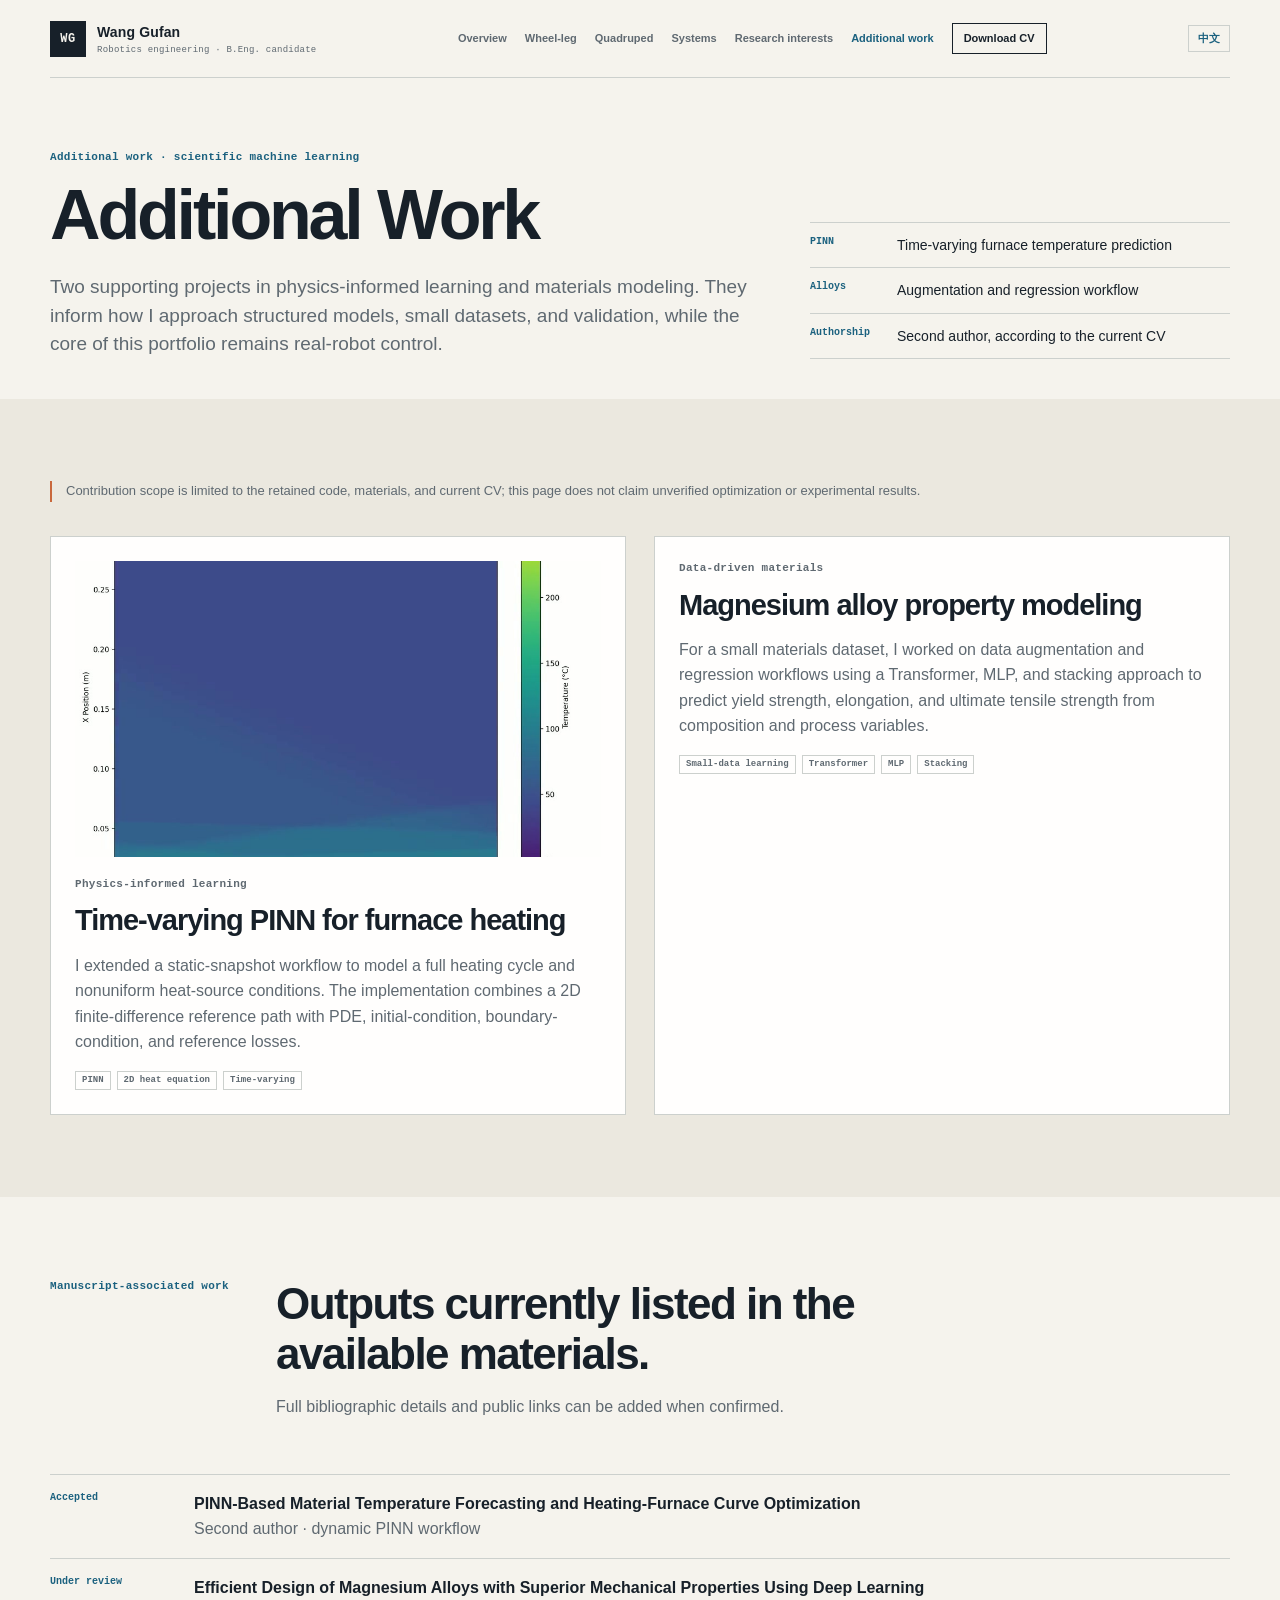
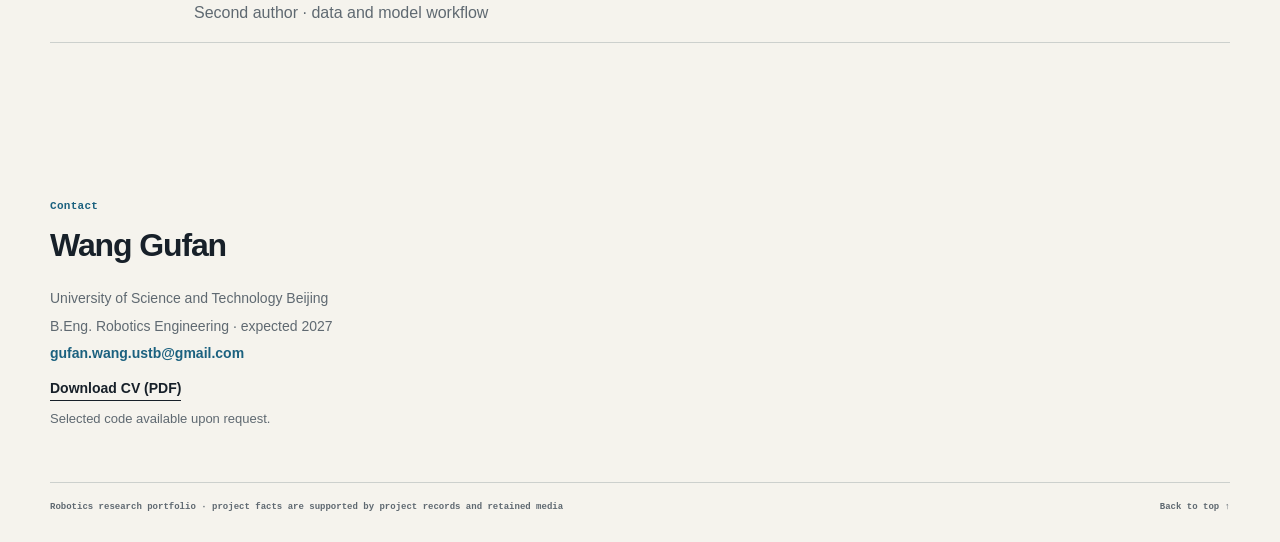
==== commit d2a03713: "Restore Chinese and English portfolio toggle" ====
--- a/other-research.html
+++ b/other-research.html
@@ -64,5 +64,6 @@
 
   <div data-site-footer></div>
   <script src="js/site.js?v=20260816-v2"></script>
+  <script src="js/i18n.js?v=20260816-v3"></script>
 </body>
 </html>
--- a/css/styles.css
+++ b/css/styles.css
@@ -35,6 +35,8 @@
 .site-nav a:hover, .site-nav a[aria-current="page"] { color: var(--blue); }
 .site-nav .nav-cv { color: var(--ink); border: 1px solid var(--ink); padding: 8px 11px; }
 .site-nav .nav-cv:hover { color: var(--white); background: var(--ink); }
+.language-toggle { flex: 0 0 auto; padding: 7px 9px; color: var(--blue); background: transparent; border: 1px solid var(--line); cursor: pointer; font: 700 11px/1 var(--sans); }
+.language-toggle:hover { color: var(--white); background: var(--blue); border-color: var(--blue); }
 .nav-toggle { display: none; width: 36px; height: 36px; padding: 8px; background: transparent; border: 1px solid var(--line); }
 .nav-toggle span:not(.sr-only) { display: block; height: 1px; margin: 4px 0; background: var(--ink); }
 
@@ -212,7 +214,8 @@
   .section-shell, .site-header { width: min(calc(100% - 30px), var(--max)); }
   .site-header { min-height: 68px; }
   .brand-copy small { display: none; }
-  .nav-toggle { display: block; margin-left: auto; }
+  .language-toggle { margin-left: auto; }
+  .nav-toggle { display: block; margin-left: 0; }
   .site-nav { display: none; position: absolute; top: 67px; left: 0; right: 0; padding: 10px 15px 15px; flex-direction: column; align-items: stretch; gap: 0; background: var(--paper); border: 1px solid var(--line); box-shadow: 0 14px 28px rgba(18, 30, 38, .12); }
   .site-nav.is-open { display: flex; }
   .site-nav a { padding: 12px 2px; font-size: 13px; }
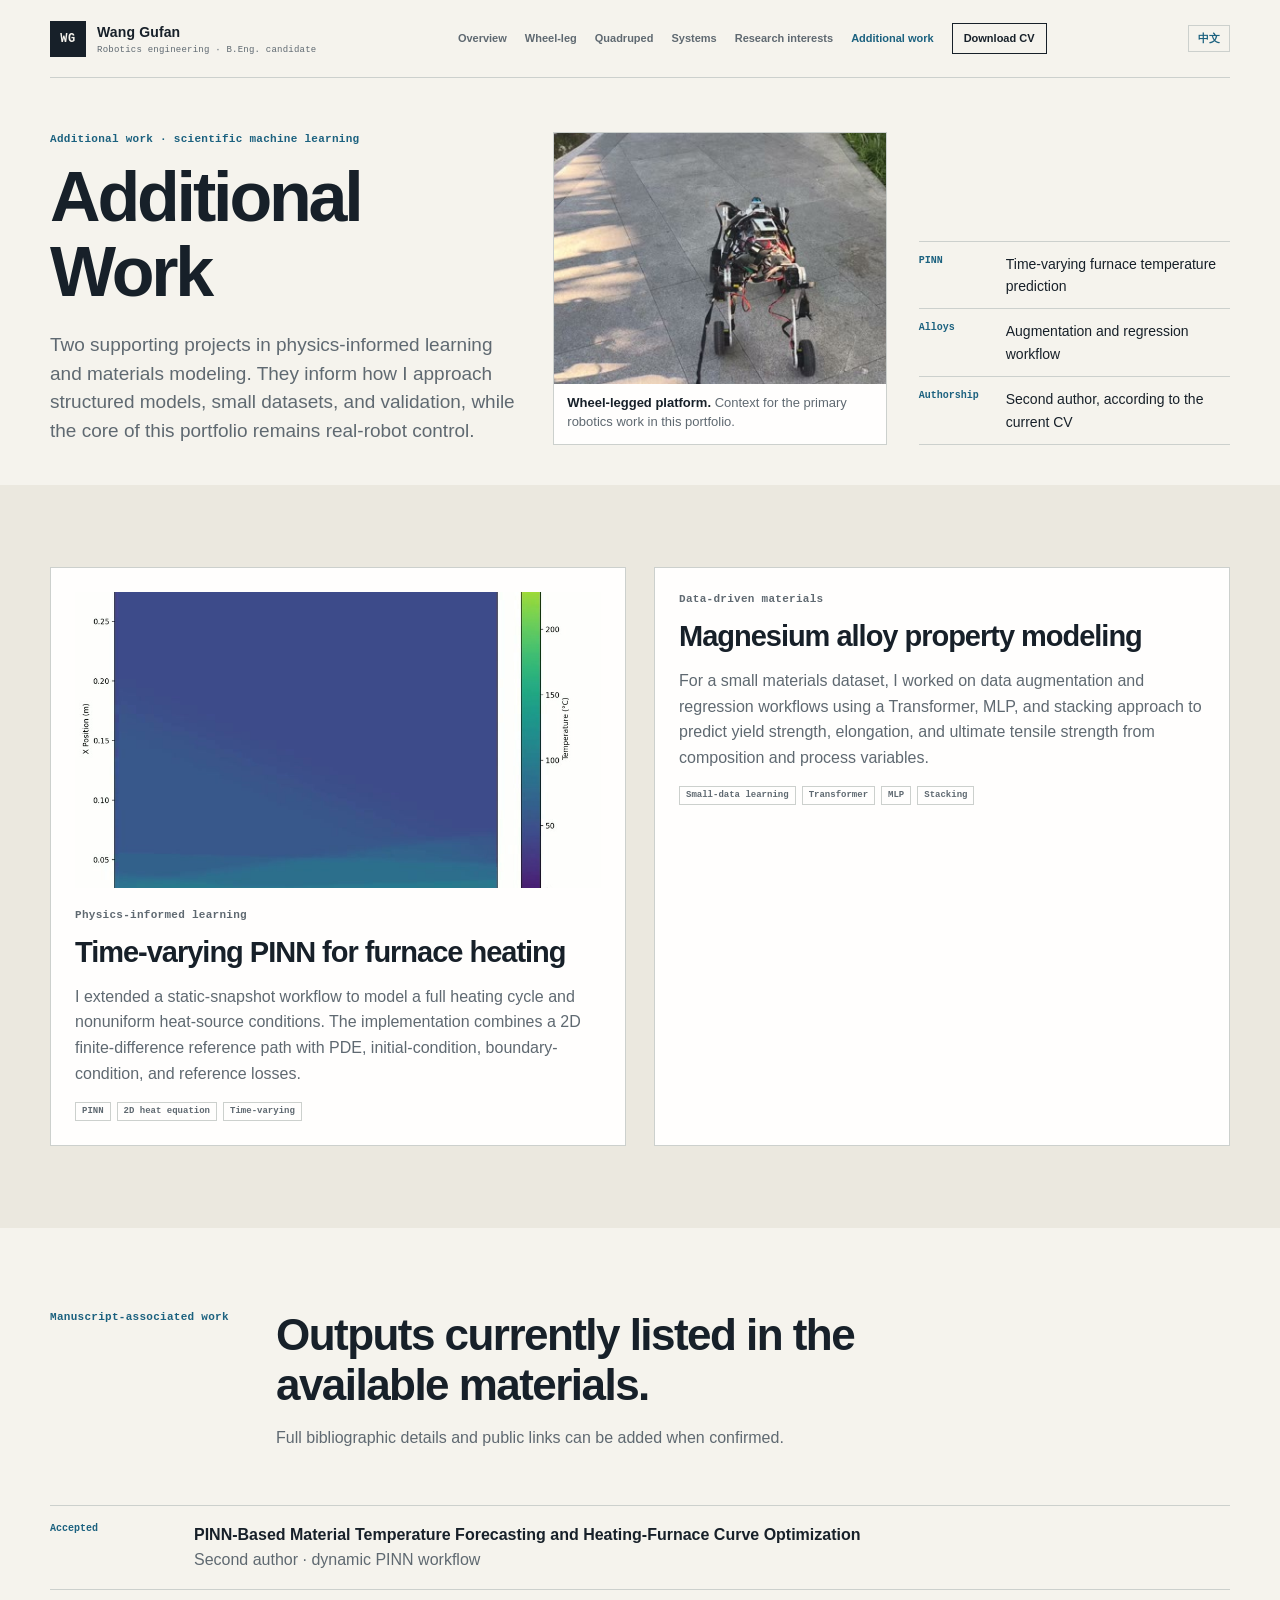
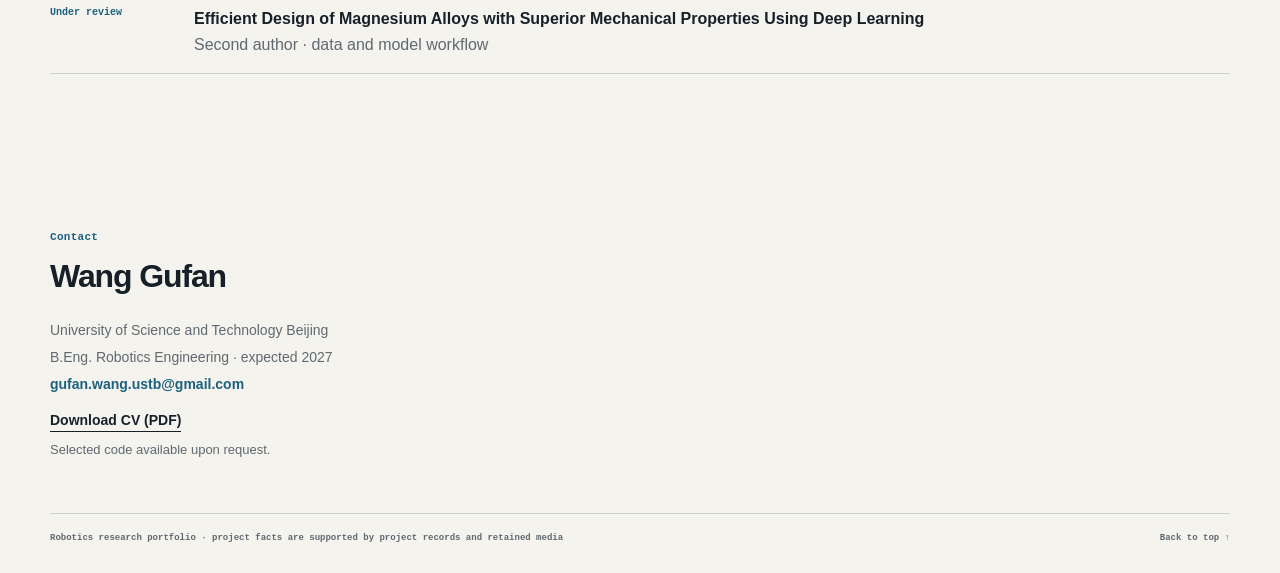
==== commit aefab4bb: "Lead each portfolio page with real-robot evidence" ====
--- a/other-research.html
+++ b/other-research.html
@@ -19,6 +19,10 @@
           <h1>Additional Work</h1>
           <p class="lede">Two supporting projects in physics-informed learning and materials modeling. They inform how I approach structured models, small datasets, and validation, while the core of this portfolio remains real-robot control.</p>
         </div>
+        <figure class="hero-media">
+          <img src="assets/images/wheel-outdoor-still.jpg" alt="Wheel-legged robot traveling on an outdoor path">
+          <figcaption><strong>Wheel-legged platform.</strong> Context for the primary robotics work in this portfolio.</figcaption>
+        </figure>
         <ul class="project-summary">
           <li><span>PINN</span><div>Time-varying furnace temperature prediction</div></li>
           <li><span>Alloys</span><div>Augmentation and regression workflow</div></li>
@@ -29,8 +33,7 @@
 
     <section class="section soft">
       <div class="section-shell">
-        <p class="scope-note" style="margin-top:0">Contribution scope is limited to the retained code, materials, and current CV; this page does not claim unverified optimization or experimental results.</p>
-        <div class="additional-projects" style="margin-top:34px">
+        <div class="additional-projects">
           <article class="additional-project">
             <img src="assets/images/pinn-poster.jpg" alt="Temperature field from a physics-informed neural network project">
             <p class="eyebrow">Physics-informed learning</p>
--- a/css/styles.css
+++ b/css/styles.css
@@ -66,10 +66,16 @@
 .dark .button.ghost { color: var(--white); border-color: #87969b; }
 
 /* Overview */
-.home-hero { padding: 82px 0 48px; }
-.home-hero-grid { display: grid; grid-template-columns: minmax(0, 1.35fr) minmax(260px, .65fr); gap: 62px; align-items: end; }
+.home-hero { padding: 64px 0 48px; }
+.home-hero-grid { display: grid; grid-template-columns: minmax(0, 1.08fr) minmax(320px, .92fr); gap: 52px; align-items: stretch; }
+.home-hero h1, .page-hero h1, .research-hero h1 { word-break: keep-all; }
 .research-note { border-top: 2px solid var(--orange); padding-top: 16px; }
+.home-hero .research-note { max-width: 600px; margin-top: 32px; }
 .research-note p:last-child { margin: 0; color: var(--muted); font-size: 15px; }
+.hero-media { display: flex; flex-direction: column; min-height: 300px; margin: 0; overflow: hidden; border: 1px solid var(--line); background: var(--white); }
+.hero-media img { display: block; width: 100%; min-height: 0; flex: 1 1 auto; object-fit: cover; }
+.hero-media figcaption { flex: 0 0 auto; }
+.home-hero-media { min-height: 350px; }
 .topic-line { border-top: 1px solid var(--line); border-bottom: 1px solid var(--line); display: grid; grid-template-columns: 170px minmax(0, 1fr); gap: 34px; align-items: center; padding: 21px 0; }
 .topic-line strong { font: 700 11px/1.35 var(--mono); color: var(--orange); }
 .topic-line p { margin: 0; font-size: 18px; line-height: 1.45; }
@@ -97,8 +103,9 @@
 .interest-list strong { color: var(--white); font-size: 15px; }
 
 /* Project pages */
-.page-hero { padding: 72px 0 40px; }
-.page-hero-grid { display: grid; grid-template-columns: minmax(0, 1.25fr) minmax(275px, .75fr); gap: 60px; align-items: end; }
+.page-hero { padding: 54px 0 40px; }
+.page-hero-grid { display: grid; grid-template-columns: minmax(0, 1.06fr) minmax(245px, .75fr) minmax(245px, .7fr); gap: 32px; align-items: end; }
+.page-hero-grid .hero-media { min-height: 282px; align-self: stretch; }
 .project-summary { margin: 0; padding: 0; list-style: none; border-top: 1px solid var(--line); }
 .project-summary li { display: grid; grid-template-columns: 74px minmax(0, 1fr); gap: 13px; padding: 11px 0; border-bottom: 1px solid var(--line); font-size: 14px; }
 .project-summary span { color: var(--blue); font: 700 10px/1.5 var(--mono); }
@@ -114,12 +121,12 @@
 
 /* Paper-style system figures */
 .architecture-figure { margin: 0; border: 1px solid var(--line); background: var(--white); overflow-x: auto; }
-.architecture-figure svg { display: block; width: 100%; min-width: 780px; height: auto; }
-.architecture-figure figcaption { padding: 12px 16px; border-top: 1px solid var(--line); color: var(--muted); font-size: 13px; }
-.architecture-figure .svg-title { fill: #24313a; font: 700 15px/1 var(--sans); }
-.architecture-figure .svg-label { fill: #25343d; font: 600 11px/1 var(--sans); }
-.architecture-figure .svg-small { fill: #5e6c74; font: 500 9px/1 var(--mono); }
-.architecture-figure .svg-note { fill: #a85834; font: 600 9px/1 var(--mono); }
+.architecture-figure svg { display: block; width: 100%; min-width: 960px; height: auto; }
+.architecture-figure figcaption { padding: 13px 16px; border-top: 1px solid var(--line); color: var(--muted); font-size: 14px; }
+.architecture-figure .svg-title { fill: #24313a; font: 700 17px/1 var(--sans); }
+.architecture-figure .svg-label { fill: #25343d; font: 650 13px/1 var(--sans); }
+.architecture-figure .svg-small { fill: #5e6c74; font: 500 10.5px/1 var(--mono); }
+.architecture-figure .svg-note { fill: #a85834; font: 600 10.5px/1 var(--mono); }
 .architecture-figure .node { fill: #f7f6f1; stroke: #75828a; stroke-width: 1.2; }
 .architecture-figure .node.blue { fill: #e7f1f3; stroke: #47809a; }
 .architecture-figure .node.orange { fill: #f9ebe4; stroke: #b76139; }
@@ -129,7 +136,7 @@
 .architecture-figure .edge.feedback { stroke: #b8613a; marker-end: url(#orangeArrow); }
 .architecture-figure .edge.dashed { stroke: #ae6b4a; stroke-dasharray: 5 4; marker-end: url(#orangeArrow); }
 .architecture-figure .edge.thin { stroke-width: 1.1; }
-.architecture-figure .signal { fill: #2c5668; font: 600 8px/1 var(--mono); }
+.architecture-figure .signal { fill: #2c5668; font: 600 9.5px/1 var(--mono); }
 .architecture-figure .signal.orange { fill: #a85533; }
 .architecture-figure .separator { stroke: #ccd1d0; stroke-width: 1; }
 
@@ -160,9 +167,14 @@
 .system-project .media-grid img { min-height: 240px; }
 
 /* Research interests */
-.research-hero { padding: 76px 0 54px; background: var(--dark); color: var(--white); }
-.research-hero h1 { max-width: 900px; }
-.research-hero .lede { max-width: 800px; }
+.research-hero { padding: 56px 0; background: var(--dark); color: var(--white); }
+.research-hero-grid { display: grid; grid-template-columns: minmax(0, 1.08fr) minmax(300px, .92fr); gap: 52px; align-items: stretch; }
+.research-hero h1 { max-width: 720px; }
+.research-hero .lede { max-width: 720px; }
+.hero-media-dark { border-color: #52636d; background: #1a2a33; }
+.hero-media-dark figcaption { color: var(--dark-muted); border-top: 1px solid #40525c; }
+.hero-media-dark figcaption strong { color: var(--white); }
+.research-architecture { background: var(--paper); }
 .proposal-status { display: inline-flex; align-items: center; gap: 8px; margin-bottom: 23px; color: #bcdce6; font: 600 10px/1.4 var(--mono); }
 .proposal-status::before { content: ""; width: 7px; height: 7px; border-radius: 50%; background: var(--orange); }
 .research-problem { display: grid; grid-template-columns: .7fr 1.3fr; gap: 55px; }
@@ -206,6 +218,8 @@
 @media (max-width: 1000px) {
   .site-nav { gap: 12px; }
   .site-nav a { font-size: 10px; }
+  .page-hero-grid { grid-template-columns: minmax(0, 1.15fr) minmax(260px, .85fr); }
+  .page-hero-grid .project-summary { display: grid; grid-template-columns: repeat(2, minmax(0, 1fr)); column-gap: 22px; grid-column: 1 / -1; }
   .project-card { grid-template-columns: 1fr; }
   .project-card img { min-height: 195px; max-height: 260px; }
 }
@@ -220,9 +234,11 @@
   .site-nav.is-open { display: flex; }
   .site-nav a { padding: 12px 2px; font-size: 13px; }
   .site-nav .nav-cv { margin-top: 8px; padding: 10px 11px; text-align: center; }
-  .home-hero, .page-hero, .research-hero { padding-top: 50px; }
+  .home-hero, .page-hero, .research-hero { padding-top: 40px; }
   .section { padding: 58px 0; }
-  .home-hero-grid, .page-hero-grid, .section-heading, .role-grid, .interest-grid, .learning-band, .research-problem { grid-template-columns: 1fr; gap: 27px; }
+  .home-hero-grid, .page-hero-grid, .research-hero-grid, .section-heading, .role-grid, .interest-grid, .learning-band, .research-problem { grid-template-columns: 1fr; gap: 27px; }
+  .home-hero-media, .page-hero-grid .hero-media, .hero-media { min-height: 260px; }
+  .page-hero-grid .project-summary { display: block; grid-column: auto; }
   .section-heading { margin-bottom: 27px; }
   .topic-line { grid-template-columns: 1fr; gap: 5px; }
   .selected-work, .media-grid, .media-grid.equal, .system-project, .additional-projects { grid-template-columns: 1fr; }
@@ -251,5 +267,5 @@
   .fact-strip div:last-child { border-bottom: 0; }
   .failure-list li { min-height: auto; border-right: 0; border-bottom: 1px solid var(--line); }
   .failure-list li:last-child { border-bottom: 0; }
-  .architecture-figure svg { min-width: 720px; }
-}
+  .architecture-figure svg { min-width: 940px; }
+}
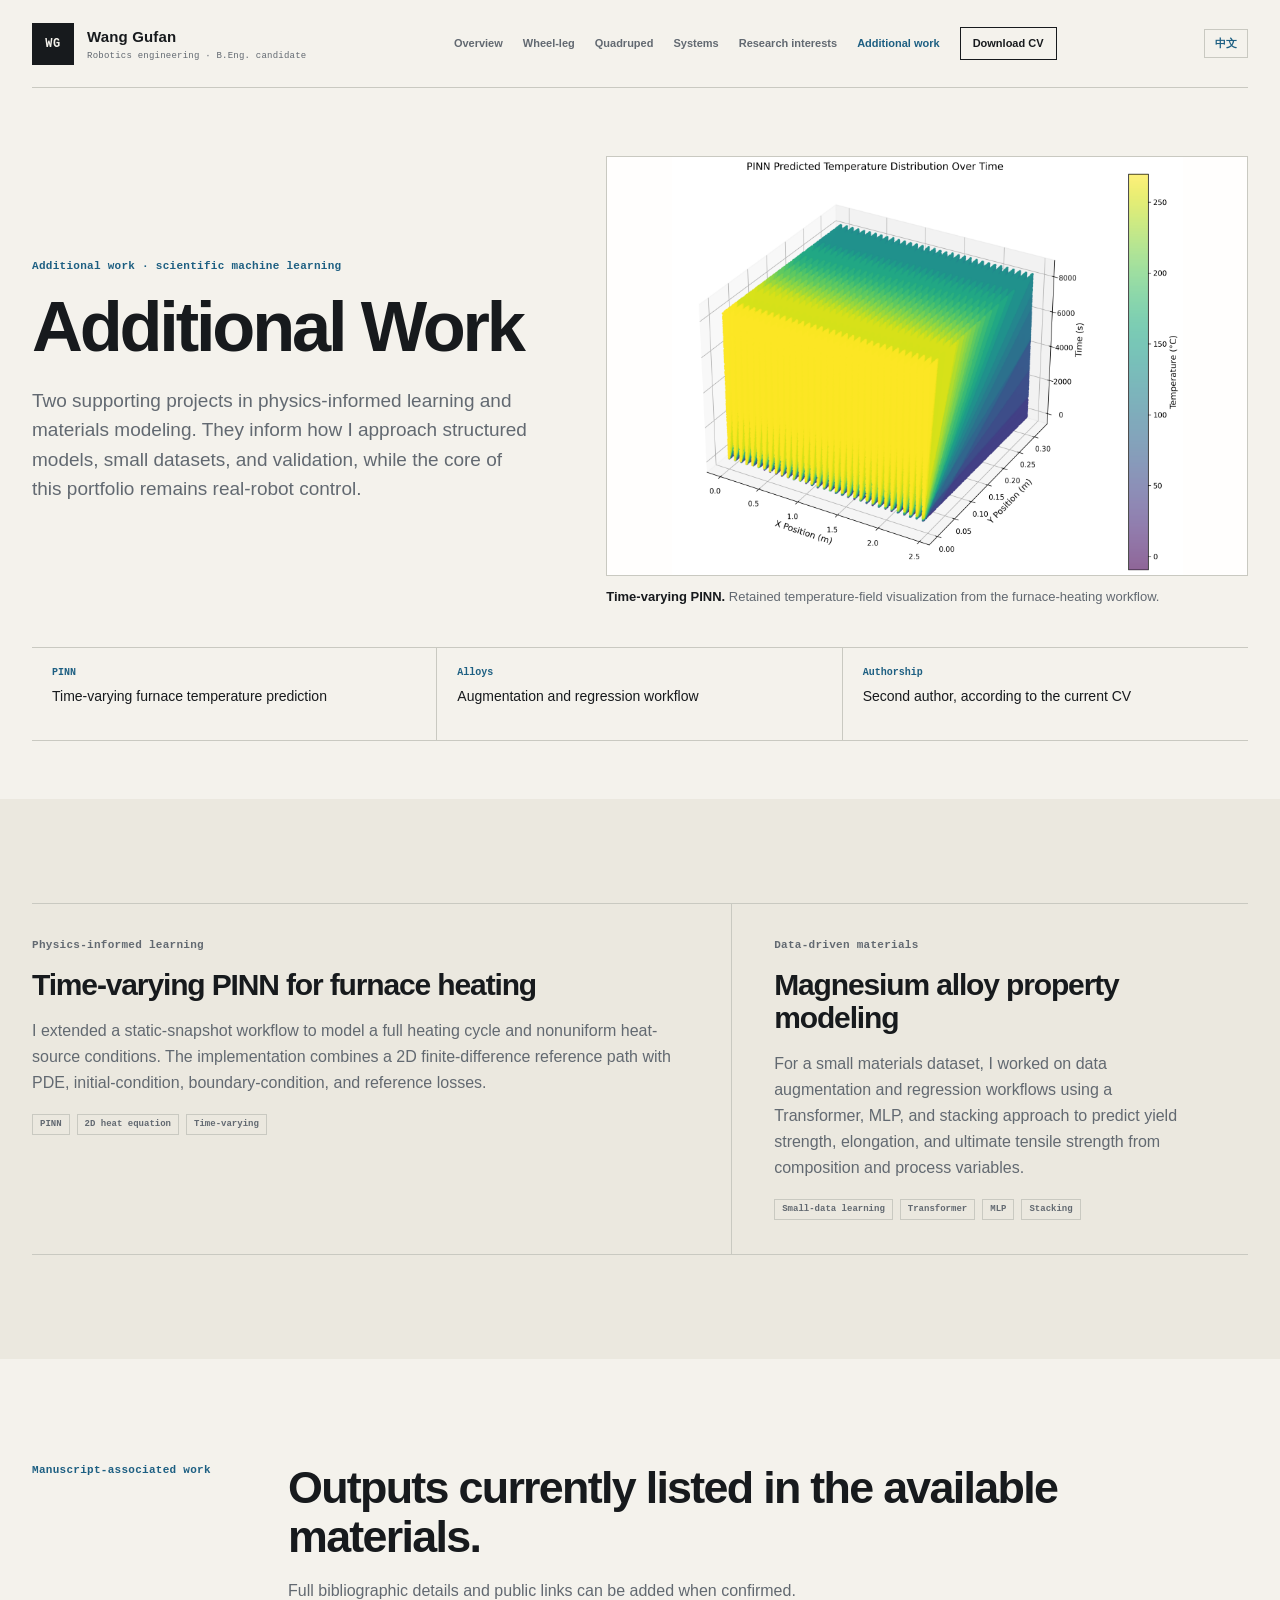
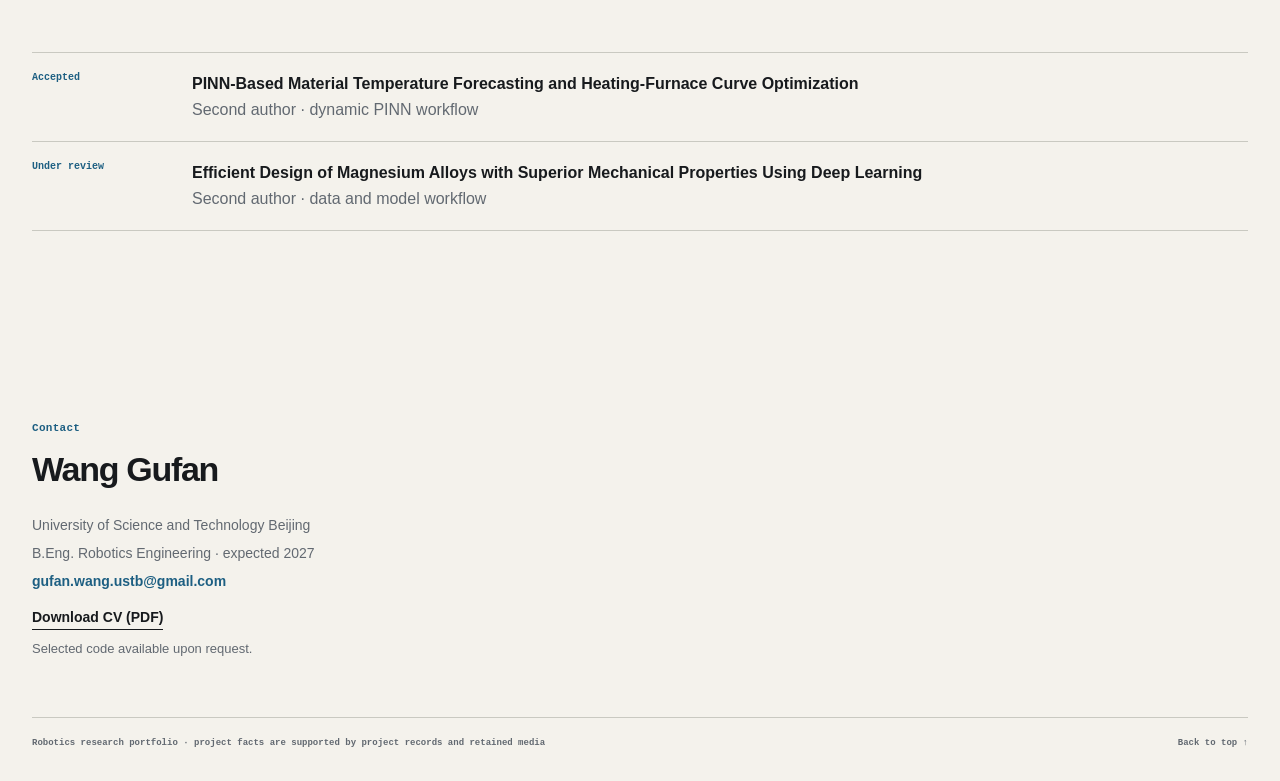
==== commit 10f80be5: "Restore Solar-style portfolio presentation" ====
--- a/other-research.html
+++ b/other-research.html
@@ -12,18 +12,18 @@
   <div data-site-header></div>
 
   <main>
-    <section class="page-hero section-shell">
-      <div class="page-hero-grid">
-        <div>
+    <section class="additional-hero section-shell">
+      <div class="additional-hero-grid">
+        <div class="additional-hero-copy">
           <p class="page-kicker">Additional work · scientific machine learning</p>
           <h1>Additional Work</h1>
           <p class="lede">Two supporting projects in physics-informed learning and materials modeling. They inform how I approach structured models, small datasets, and validation, while the core of this portfolio remains real-robot control.</p>
         </div>
-        <figure class="hero-media">
-          <img src="assets/images/wheel-outdoor-still.jpg" alt="Wheel-legged robot traveling on an outdoor path">
-          <figcaption><strong>Wheel-legged platform.</strong> Context for the primary robotics work in this portfolio.</figcaption>
+        <figure class="additional-hero-figure">
+          <img src="assets/images/pinn-field-hd.png" alt="Temperature field from a physics-informed neural network project">
+          <figcaption><strong>Time-varying PINN.</strong> Retained temperature-field visualization from the furnace-heating workflow.</figcaption>
         </figure>
-        <ul class="project-summary">
+        <ul class="project-summary additional-facts">
           <li><span>PINN</span><div>Time-varying furnace temperature prediction</div></li>
           <li><span>Alloys</span><div>Augmentation and regression workflow</div></li>
           <li><span>Authorship</span><div>Second author, according to the current CV</div></li>
@@ -35,7 +35,6 @@
       <div class="section-shell">
         <div class="additional-projects">
           <article class="additional-project">
-            <img src="assets/images/pinn-poster.jpg" alt="Temperature field from a physics-informed neural network project">
             <p class="eyebrow">Physics-informed learning</p>
             <h2>Time-varying PINN for furnace heating</h2>
             <p>I extended a static-snapshot workflow to model a full heating cycle and nonuniform heat-source conditions. The implementation combines a 2D finite-difference reference path with PDE, initial-condition, boundary-condition, and reference losses.</p>
--- a/css/styles.css
+++ b/css/styles.css
@@ -1,271 +1,360 @@
 :root {
-  --paper: #f5f3ed;
-  --paper-deep: #ebe8df;
-  --ink: #172029;
-  --muted: #5f6971;
-  --line: #ccd0cd;
-  --dark: #16222c;
-  --dark-muted: #b9c5ca;
-  --blue: #1b617f;
-  --orange: #c9683c;
+  --paper: #f4f2ec;
+  --paper-2: #ebe8df;
+  --paper-3: #dfddd5;
+  --ink: #171a1d;
+  --muted: #626971;
+  --line: #c9c9c1;
+  --dark: #10161c;
+  --dark-2: #17222b;
+  --dark-text: #d6dfe3;
+  --blue: #1d5f82;
+  --blue-light: #86bdd2;
+  --orange: #d46c3e;
   --white: #fffefd;
-  --max: 1180px;
+  --max: 1240px;
   --sans: "Segoe UI", Inter, Arial, Helvetica, sans-serif;
   --mono: "SFMono-Regular", Consolas, "Liberation Mono", monospace;
 }
 
 * { box-sizing: border-box; }
-html { scroll-behavior: smooth; }
-body { margin: 0; background: var(--paper); color: var(--ink); font-family: var(--sans); font-size: 16px; line-height: 1.6; -webkit-font-smoothing: antialiased; }
-img, video { display: block; max-width: 100%; }
+html { scroll-behavior: auto; }
+body { margin: 0; overflow-x: hidden; background: var(--paper); color: var(--ink); font-family: var(--sans); font-size: 16px; line-height: 1.62; -webkit-font-smoothing: antialiased; }
+img, video, svg { display: block; max-width: 100%; }
 a { color: inherit; }
 button, input { font: inherit; }
+figure { margin: 0; }
 .sr-only { position: absolute; width: 1px; height: 1px; overflow: hidden; clip: rect(0, 0, 0, 0); white-space: nowrap; }
-.section-shell { width: min(calc(100% - 48px), var(--max)); margin-inline: auto; }
-
-/* Shared site frame */
-.site-header { width: min(calc(100% - 48px), var(--max)); min-height: 78px; margin: 0 auto; display: flex; align-items: center; justify-content: space-between; gap: 26px; border-bottom: 1px solid var(--line); position: relative; z-index: 10; }
-.brand { display: inline-flex; align-items: center; gap: 11px; text-decoration: none; flex: 0 0 auto; }
-.brand-mark { width: 36px; height: 36px; display: grid; place-items: center; background: var(--ink); color: var(--paper); font: 700 12px/1 var(--mono); letter-spacing: .04em; }
-.brand-copy { display: grid; gap: 1px; }
-.brand-copy strong { font-size: 14px; letter-spacing: .01em; }
-.brand-copy small { color: var(--muted); font: 500 9px/1.2 var(--mono); letter-spacing: .025em; }
-.site-nav { display: flex; align-items: center; gap: 18px; }
+.section-shell { width: min(calc(100% - 64px), var(--max)); margin-inline: auto; }
+
+/* Solar reference: quiet frame, generous top rhythm, restrained navigation. */
+.site-header { width: min(calc(100% - 64px), var(--max)); min-height: 88px; margin: 0 auto; display: flex; align-items: center; justify-content: space-between; gap: 28px; border-bottom: 1px solid var(--line); position: relative; z-index: 20; }
+.brand { display: inline-flex; align-items: center; gap: 13px; text-decoration: none; flex: 0 0 auto; }
+.brand-mark { width: 42px; height: 42px; display: grid; place-items: center; background: var(--ink); color: var(--paper); font: 700 12px/1 var(--mono); letter-spacing: .05em; }
+.brand-copy { display: grid; gap: 2px; }
+.brand-copy strong { font-size: 15px; letter-spacing: .01em; }
+.brand-copy small { color: var(--muted); font: 500 9px/1.3 var(--mono); letter-spacing: .025em; }
+.site-nav { display: flex; align-items: center; gap: 20px; }
 .site-nav a { color: var(--muted); text-decoration: none; font: 600 11px/1.2 var(--sans); }
 .site-nav a:hover, .site-nav a[aria-current="page"] { color: var(--blue); }
-.site-nav .nav-cv { color: var(--ink); border: 1px solid var(--ink); padding: 8px 11px; }
+.site-nav .nav-cv { padding: 9px 12px; color: var(--ink); border: 1px solid var(--ink); }
 .site-nav .nav-cv:hover { color: var(--white); background: var(--ink); }
-.language-toggle { flex: 0 0 auto; padding: 7px 9px; color: var(--blue); background: transparent; border: 1px solid var(--line); cursor: pointer; font: 700 11px/1 var(--sans); }
+.language-toggle { flex: 0 0 auto; padding: 8px 10px; color: var(--blue); background: transparent; border: 1px solid var(--line); cursor: pointer; font: 700 11px/1 var(--sans); }
 .language-toggle:hover { color: var(--white); background: var(--blue); border-color: var(--blue); }
-.nav-toggle { display: none; width: 36px; height: 36px; padding: 8px; background: transparent; border: 1px solid var(--line); }
-.nav-toggle span:not(.sr-only) { display: block; height: 1px; margin: 4px 0; background: var(--ink); }
-
-main { overflow: hidden; }
-.section { padding: 82px 0; }
-.section.tight { padding: 56px 0; }
-.section.soft { background: var(--paper-deep); }
+.nav-toggle { display: none; width: 38px; height: 38px; padding: 8px; background: transparent; border: 1px solid var(--line); }
+.nav-toggle span:not(.sr-only) { display: block; height: 1px; margin: 5px 0; background: var(--ink); }
+
+main { overflow: visible; }
+.section { padding: 104px 0; }
+.section.tight, .tight { padding-top: 58px; padding-bottom: 58px; }
+.section.soft { background: var(--paper-2); }
 .section.dark { background: var(--dark); color: var(--white); }
-.eyebrow, .page-kicker, .figure-kicker { margin: 0 0 13px; color: var(--blue); font: 700 11px/1.35 var(--mono); letter-spacing: .025em; }
-.dark .eyebrow, .dark .figure-kicker { color: #9ecbd9; }
+.eyebrow, .page-kicker, .figure-kicker { margin: 0 0 15px; color: var(--blue); font: 700 11px/1.4 var(--mono); letter-spacing: .025em; }
+.dark .eyebrow, .research-hero .eyebrow { color: #9ccadd; }
 h1, h2, h3, p { margin-top: 0; }
-h1 { max-width: 850px; margin-bottom: 20px; font-size: clamp(42px, 5.9vw, 70px); line-height: 1.08; letter-spacing: -.045em; font-weight: 650; }
-h2 { margin-bottom: 15px; font-size: clamp(29px, 3.6vw, 44px); line-height: 1.14; letter-spacing: -.035em; font-weight: 650; }
-h3 { margin-bottom: 8px; font-size: 20px; line-height: 1.25; letter-spacing: -.02em; }
-.lede { max-width: 720px; margin: 0; color: var(--muted); font-size: 19px; line-height: 1.5; }
-.dark .lede { color: var(--dark-muted); }
-.section-heading { display: grid; grid-template-columns: 190px minmax(0, 1fr); gap: 36px; align-items: start; margin-bottom: 38px; }
-.section-heading h2 { max-width: 750px; }
-.section-heading p:last-child { max-width: 730px; color: var(--muted); }
-.dark .section-heading p:last-child { color: var(--dark-muted); }
+h1 { max-width: 860px; margin-bottom: 23px; font-size: clamp(48px, 5.5vw, 74px); line-height: 1.04; letter-spacing: -.045em; font-weight: 650; }
+h2 { margin-bottom: 17px; font-size: clamp(32px, 3.5vw, 51px); line-height: 1.1; letter-spacing: -.038em; font-weight: 650; }
+h3 { margin-bottom: 9px; font-size: 21px; line-height: 1.24; letter-spacing: -.02em; }
+.lede { max-width: 730px; margin: 0; color: var(--muted); font-size: 19px; line-height: 1.55; }
+.dark .lede, .research-hero .lede { color: var(--dark-text); }
+.section-heading { display: grid; grid-template-columns: 210px minmax(0, 1fr); gap: 46px; align-items: start; margin-bottom: 48px; }
+.section-heading h2 { max-width: 810px; }
+.section-heading p:last-child { max-width: 760px; margin-bottom: 0; color: var(--muted); }
+.dark .section-heading p:last-child { color: var(--dark-text); }
 .small { font-size: 13px; }
 
-.button-row { display: flex; flex-wrap: wrap; gap: 10px; margin-top: 27px; }
-.button { display: inline-flex; align-items: center; min-height: 40px; padding: 9px 14px; background: var(--ink); color: var(--white); text-decoration: none; font-size: 13px; font-weight: 650; }
+.button-row { display: flex; flex-wrap: wrap; gap: 12px; margin-top: 29px; }
+.button { display: inline-flex; align-items: center; min-height: 42px; padding: 9px 15px; background: var(--ink); color: var(--white); text-decoration: none; font-size: 13px; font-weight: 650; }
 .button:hover { background: var(--blue); }
 .button.ghost { background: transparent; color: var(--ink); border: 1px solid var(--ink); }
-.dark .button.ghost { color: var(--white); border-color: #87969b; }
-
-/* Overview */
-.home-hero { padding: 64px 0 48px; }
-.home-hero-grid { display: grid; grid-template-columns: minmax(0, 1.08fr) minmax(320px, .92fr); gap: 52px; align-items: stretch; }
-.home-hero h1, .page-hero h1, .research-hero h1 { word-break: keep-all; }
-.research-note { border-top: 2px solid var(--orange); padding-top: 16px; }
-.home-hero .research-note { max-width: 600px; margin-top: 32px; }
+.dark .button.ghost { color: var(--white); border-color: #8c989e; }
+
+/* Overview: editorial two-column opening with a real-robot collage. */
+.home-hero { padding: 78px 0 66px; }
+.home-hero-grid { display: grid; grid-template-columns: minmax(0, .93fr) minmax(470px, 1.07fr); gap: 72px; align-items: center; }
+.home-hero h1 { font-size: clamp(56px, 6.6vw, 88px); }
+.research-note { border-top: 2px solid var(--orange); padding-top: 17px; }
+.home-hero .research-note { max-width: 620px; margin-top: 36px; }
 .research-note p:last-child { margin: 0; color: var(--muted); font-size: 15px; }
-.hero-media { display: flex; flex-direction: column; min-height: 300px; margin: 0; overflow: hidden; border: 1px solid var(--line); background: var(--white); }
-.hero-media img { display: block; width: 100%; min-height: 0; flex: 1 1 auto; object-fit: cover; }
-.hero-media figcaption { flex: 0 0 auto; }
-.home-hero-media { min-height: 350px; }
-.topic-line { border-top: 1px solid var(--line); border-bottom: 1px solid var(--line); display: grid; grid-template-columns: 170px minmax(0, 1fr); gap: 34px; align-items: center; padding: 21px 0; }
-.topic-line strong { font: 700 11px/1.35 var(--mono); color: var(--orange); }
+.home-hero-visual { min-width: 0; }
+.hero-collage { min-height: 475px; position: relative; padding: 0 0 58px 34px; }
+.hero-primary { width: 89%; aspect-ratio: 16 / 10; object-fit: cover; object-position: center; background: var(--dark); }
+.hero-secondary { width: 36%; aspect-ratio: 1 / 1; position: absolute; right: 0; bottom: 0; object-fit: cover; object-position: center; border: 10px solid var(--paper); background: var(--paper-3); }
+.home-hero-visual figcaption, .project-hero-media figcaption, .systems-primary-figure figcaption, .systems-field-inset figcaption, .additional-hero-figure figcaption { padding: 12px 0 0; color: var(--muted); font-size: 13px; line-height: 1.45; }
+figcaption strong { color: var(--ink); }
+.topic-line { display: grid; grid-template-columns: 190px minmax(0, 1fr); gap: 40px; align-items: center; padding: 25px 0; border-top: 1px solid var(--line); border-bottom: 1px solid var(--line); }
+.topic-line strong { color: var(--orange); font: 700 11px/1.35 var(--mono); }
 .topic-line p { margin: 0; font-size: 18px; line-height: 1.45; }
 .selected-work { display: grid; grid-template-columns: 1fr 1fr; border-top: 1px solid var(--line); border-bottom: 1px solid var(--line); }
-.project-card { display: grid; grid-template-columns: minmax(180px, .9fr) minmax(0, 1.1fr); gap: 22px; padding: 27px; text-decoration: none; min-height: 294px; }
-.project-card + .project-card { border-left: 1px solid var(--line); }
-.project-card:hover { background: #f0eee8; }
-.project-card img { width: 100%; height: 100%; min-height: 220px; object-fit: cover; }
+.project-card { display: grid; grid-template-columns: minmax(220px, .95fr) minmax(0, 1.05fr); gap: 27px; min-height: 330px; padding: 30px 32px 32px 0; text-decoration: none; }
+.project-card + .project-card { padding-left: 32px; border-left: 1px solid var(--line); }
+.project-card:hover { background: rgba(255,255,255,.25); }
+.project-card img { width: 100%; min-height: 250px; height: 100%; object-fit: cover; }
+.project-card:nth-child(2) img { object-fit: contain; background: var(--paper-3); }
 .project-meta { display: flex; justify-content: space-between; gap: 12px; color: var(--muted); font: 600 10px/1.4 var(--mono); }
-.project-card h3 { margin: 31px 0 10px; font-size: 26px; }
+.project-card h3 { margin: 37px 0 11px; font-size: 28px; }
 .project-card p { margin: 0; color: var(--muted); font-size: 14px; }
-.tag-row { display: flex; flex-wrap: wrap; gap: 6px; margin-top: 16px; }
-.tag { border: 1px solid var(--line); padding: 3px 6px; color: var(--muted); font: 600 9px/1.2 var(--mono); }
-.tag.hardware { color: var(--blue); border-color: #98bdc9; }
-.fact-strip { display: grid; grid-template-columns: repeat(4, 1fr); border-top: 1px solid #3f505a; border-bottom: 1px solid #3f505a; }
-.fact-strip div { padding: 22px; border-right: 1px solid #3f505a; }
+.tag-row { display: flex; flex-wrap: wrap; gap: 7px; margin-top: 18px; }
+.tag { padding: 4px 7px; color: var(--muted); border: 1px solid var(--line); font: 600 9px/1.2 var(--mono); }
+.tag.hardware { color: var(--blue); border-color: #96bac8; }
+.fact-strip { display: grid; grid-template-columns: repeat(4, 1fr); border-top: 1px solid #40505a; border-bottom: 1px solid #40505a; }
+.fact-strip div { padding: 24px; border-right: 1px solid #40505a; }
 .fact-strip div:last-child { border-right: 0; }
-.fact-strip strong { display: block; color: #fff; font-size: 23px; letter-spacing: -.02em; }
-.fact-strip span { display: block; margin-top: 3px; color: var(--dark-muted); font-size: 13px; }
-.interest-grid { display: grid; grid-template-columns: .9fr 1.1fr; gap: 56px; }
-.interest-grid p { max-width: 680px; color: var(--dark-muted); font-size: 18px; }
+.fact-strip strong { display: block; color: var(--white); font-size: 25px; letter-spacing: -.025em; }
+.fact-strip span { display: block; margin-top: 3px; color: var(--dark-text); font-size: 13px; }
+.interest-grid { display: grid; grid-template-columns: .9fr 1.1fr; gap: 70px; }
+.interest-grid p { max-width: 700px; color: var(--dark-text); font-size: 18px; }
 .interest-list { margin: 0; padding: 0; list-style: none; border-top: 1px solid #465963; }
-.interest-list li { display: grid; grid-template-columns: 34px 1fr; gap: 14px; padding: 14px 0; border-bottom: 1px solid #465963; color: var(--dark-muted); }
+.interest-list li { display: grid; grid-template-columns: 38px 1fr; gap: 16px; padding: 17px 0; border-bottom: 1px solid #465963; color: var(--dark-text); }
 .interest-list span { color: var(--orange); font: 700 11px/1.4 var(--mono); }
 .interest-list strong { color: var(--white); font-size: 15px; }
 
-/* Project pages */
-.page-hero { padding: 54px 0 40px; }
-.page-hero-grid { display: grid; grid-template-columns: minmax(0, 1.06fr) minmax(245px, .75fr) minmax(245px, .7fr); gap: 32px; align-items: end; }
-.page-hero-grid .hero-media { min-height: 282px; align-self: stretch; }
-.project-summary { margin: 0; padding: 0; list-style: none; border-top: 1px solid var(--line); }
-.project-summary li { display: grid; grid-template-columns: 74px minmax(0, 1fr); gap: 13px; padding: 11px 0; border-bottom: 1px solid var(--line); font-size: 14px; }
-.project-summary span { color: var(--blue); font: 700 10px/1.5 var(--mono); }
-.role-grid { display: grid; grid-template-columns: .86fr 1.14fr; gap: 48px; align-items: start; }
+/* Core projects: aligned two-column hero, then a full-width factual strip. */
+.project-hero { padding: 68px 0 50px; }
+.project-hero-grid { display: grid; grid-template-columns: minmax(0, .9fr) minmax(500px, 1.1fr); grid-template-areas: "copy media" "facts facts"; gap: 42px 70px; align-items: center; }
+.project-hero-copy { grid-area: copy; min-width: 0; align-self: center; }
+.project-hero-copy h1 { max-width: 590px; }
+.project-hero-copy .lede { max-width: 590px; }
+.project-hero-media { grid-area: media; min-width: 0; }
+.project-hero-media img { width: 100%; height: auto; object-fit: contain; background: var(--paper-3); }
+.wheel-project-hero .project-hero-media img { aspect-ratio: 16 / 9; object-fit: cover; }
+.quadruped-hero-media img { max-height: 430px; }
+.project-summary { margin: 0; padding: 0; list-style: none; }
+.project-facts { grid-area: facts; display: grid; grid-template-columns: repeat(4, 1fr); border-top: 1px solid var(--line); border-bottom: 1px solid var(--line); }
+.project-facts li, .systems-facts li, .additional-facts li { min-height: 92px; padding: 18px 20px; border-right: 1px solid var(--line); }
+.project-facts li:last-child, .systems-facts li:last-child, .additional-facts li:last-child { border-right: 0; }
+.project-summary span { display: block; margin-bottom: 6px; color: var(--blue); font: 700 10px/1.4 var(--mono); }
+.project-summary li div { font-size: 14px; line-height: 1.45; }
+.architecture-section { padding-top: 76px; }
+.role-section { border-top: 1px solid var(--line); }
+.role-grid { display: grid; grid-template-columns: .82fr 1.18fr; gap: 62px; align-items: start; }
 .role-list { margin: 0; padding: 0; list-style: none; border-top: 1px solid var(--line); }
-.role-list li { padding: 14px 0; border-bottom: 1px solid var(--line); color: var(--muted); }
-.role-list strong { display: inline-block; min-width: 140px; color: var(--ink); font-size: 14px; }
+.role-list li { padding: 16px 0; border-bottom: 1px solid var(--line); color: var(--muted); }
+.role-list strong { display: inline-block; min-width: 170px; margin-right: 14px; vertical-align: top; color: var(--ink); font-size: 14px; }
 .dark .role-list { border-color: #40525c; }
-.dark .role-list li { border-color: #40525c; color: var(--dark-muted); }
+.dark .role-list li { border-color: #40525c; color: var(--dark-text); }
 .dark .role-list strong { color: var(--white); }
-.scope-note { margin: 20px 0 0; padding-left: 14px; border-left: 2px solid var(--orange); color: var(--muted); font-size: 13px; }
-.dark .scope-note { color: var(--dark-muted); }
-
-/* Paper-style system figures */
-.architecture-figure { margin: 0; border: 1px solid var(--line); background: var(--white); overflow-x: auto; }
-.architecture-figure svg { display: block; width: 100%; min-width: 960px; height: auto; }
-.architecture-figure figcaption { padding: 13px 16px; border-top: 1px solid var(--line); color: var(--muted); font-size: 14px; }
-.architecture-figure .svg-title { fill: #24313a; font: 700 17px/1 var(--sans); }
-.architecture-figure .svg-label { fill: #25343d; font: 650 13px/1 var(--sans); }
-.architecture-figure .svg-small { fill: #5e6c74; font: 500 10.5px/1 var(--mono); }
-.architecture-figure .svg-note { fill: #a85834; font: 600 10.5px/1 var(--mono); }
+.scope-note { margin: 22px 0 0; padding-left: 15px; border-left: 2px solid var(--orange); color: var(--muted); font-size: 13px; }
+.dark .scope-note { color: var(--dark-text); }
+
+/* Paper-style SVG figures: vector, readable at normal desktop scale, scrollable on mobile. */
+.architecture-figure { margin: 0; overflow-x: auto; background: var(--white); border-top: 1px solid var(--line); border-bottom: 1px solid var(--line); scrollbar-color: var(--blue) var(--paper-2); }
+.architecture-figure svg { width: 100%; min-width: 1020px; height: auto; }
+.architecture-figure figcaption { padding: 15px 18px 17px; border-top: 1px solid var(--line); color: var(--muted); font-size: 13px; line-height: 1.5; }
+.architecture-figure .svg-title { fill: #24313a; font: 700 19px/1 var(--sans); }
+.architecture-figure .svg-label { fill: #25343d; font: 650 14.2px/1 var(--sans); }
+.architecture-figure .svg-small { fill: #56656e; font: 500 12px/1 var(--mono); }
+.architecture-figure .svg-note { fill: #a85834; font: 650 12px/1 var(--mono); }
 .architecture-figure .node { fill: #f7f6f1; stroke: #75828a; stroke-width: 1.2; }
-.architecture-figure .node.blue { fill: #e7f1f3; stroke: #47809a; }
-.architecture-figure .node.orange { fill: #f9ebe4; stroke: #b76139; }
-.architecture-figure .node.dark { fill: #e7ecee; stroke: #51636d; }
-.architecture-figure .lane { fill: #f7f7f4; stroke: #cad0cf; stroke-width: 1; }
-.architecture-figure .edge { fill: none; stroke: #294c5d; stroke-width: 1.6; marker-end: url(#arrow); }
-.architecture-figure .edge.feedback { stroke: #b8613a; marker-end: url(#orangeArrow); }
-.architecture-figure .edge.dashed { stroke: #ae6b4a; stroke-dasharray: 5 4; marker-end: url(#orangeArrow); }
-.architecture-figure .edge.thin { stroke-width: 1.1; }
-.architecture-figure .signal { fill: #2c5668; font: 600 9.5px/1 var(--mono); }
+.architecture-figure .node.blue { fill: #e6f0f3; stroke: #47809a; }
+.architecture-figure .node.orange { fill: #f9e9e1; stroke: #b76139; }
+.architecture-figure .node.dark { fill: #e5ebed; stroke: #51636d; }
+.architecture-figure .lane { fill: #f7f7f4; stroke: #c7cecd; stroke-width: 1; }
+.architecture-figure .edge { fill: none; stroke: #294c5d; stroke-width: 1.8; marker-end: url(#arrow); }
+.architecture-figure .edge.feedback { stroke: #b8613a; stroke-width: 2; marker-end: url(#orangeArrow); }
+.architecture-figure .edge.dashed { stroke: #ae6b4a; stroke-dasharray: 6 5; marker-end: url(#orangeArrow); }
+.architecture-figure .edge.thin { stroke-width: 1.25; }
+.architecture-figure .signal { fill: #2c5668; font: 650 11px/1 var(--mono); }
 .architecture-figure .signal.orange { fill: #a85533; }
 .architecture-figure .separator { stroke: #ccd1d0; stroke-width: 1; }
 
-/* Images, video and evidence */
-.media-grid { display: grid; grid-template-columns: 1.1fr .9fr; gap: 18px; }
-.media-grid.equal { grid-template-columns: 1fr 1fr; }
-.media-grid figure, .single-media figure { margin: 0; background: var(--white); border: 1px solid var(--line); }
-.media-grid img, .media-grid video, .single-media img, .single-media video { width: 100%; height: 100%; max-height: 400px; object-fit: cover; }
-.media-grid .chart-image { object-fit: contain; background: #fff; }
-figcaption { padding: 10px 13px 12px; color: var(--muted); font-size: 13px; line-height: 1.45; }
-figcaption strong { color: var(--ink); }
-.evidence-grid { display: grid; grid-template-columns: repeat(3, 1fr); gap: 0; border-top: 1px solid var(--line); border-bottom: 1px solid var(--line); }
-.evidence-grid article { padding: 20px 22px; border-right: 1px solid var(--line); }
+/* Evidence and media: natural aspect ratios, no card-height normalization. */
+.media-figure { margin: 0; background: var(--white); border: 1px solid var(--line); }
+.media-figure img, .media-figure video { width: 100%; height: auto; }
+.media-figure .chart-image, .media-figure .contain-image { object-fit: contain; background: var(--white); }
+figcaption { padding: 11px 14px 13px; color: var(--muted); font-size: 13px; line-height: 1.45; }
+.evidence-grid { display: grid; grid-template-columns: repeat(3, 1fr); border-top: 1px solid var(--line); border-bottom: 1px solid var(--line); }
+.evidence-grid article { padding: 24px 26px; border-right: 1px solid var(--line); }
 .evidence-grid article:last-child { border-right: 0; }
-.evidence-grid h3 { margin: 10px 0 7px; font-size: 18px; }
+.evidence-grid h3 { margin: 13px 0 8px; font-size: 19px; }
 .evidence-grid p { margin: 0; color: var(--muted); font-size: 14px; }
 .evidence-grid .evidence-num { color: var(--orange); font: 700 10px/1.4 var(--mono); }
-.learning-band { display: grid; grid-template-columns: .8fr 1.2fr; gap: 50px; align-items: start; }
-.learning-band p { margin: 0; color: var(--dark-muted); font-size: 18px; }
-
-/* Systems and supporting work */
-.supporting-intro { max-width: 740px; }
-.system-project { display: grid; grid-template-columns: 1fr 1fr; gap: 46px; padding: 52px 0; border-top: 1px solid var(--line); }
+.learning-band { display: grid; grid-template-columns: .8fr 1.2fr; gap: 68px; align-items: start; }
+.learning-band p { margin: 0; color: var(--dark-text); font-size: 18px; }
+
+.wheel-media-story { display: grid; grid-template-columns: minmax(0, 1.35fr) minmax(300px, .65fr); gap: 28px; align-items: start; }
+.wheel-scene-primary, .wheel-scene-secondary { grid-column: 1; }
+.wheel-scene-primary img, .wheel-scene-secondary img { aspect-ratio: 16 / 9; object-fit: cover; }
+.wheel-media-story .portrait-video { grid-column: 2; grid-row: 1 / span 2; align-self: center; width: min(100%, 400px); justify-self: end; }
+.portrait-video video { width: 100%; max-height: 680px; object-fit: contain; background: var(--dark); }
+.quadruped-evidence-layout { display: grid; grid-template-columns: minmax(0, 1.55fr) minmax(310px, .65fr); gap: 28px; align-items: start; }
+.tracking-figure img { width: 100%; object-fit: contain; }
+.quadruped-evidence-aside { display: grid; gap: 28px; }
+.quadruped-evidence-aside img { width: 100%; height: auto; max-height: 300px; object-fit: contain; background: var(--paper-3); }
+.landscape-video { max-width: 900px; margin: 60px auto 0; }
+.landscape-video video { aspect-ratio: 16 / 9; object-fit: contain; background: var(--dark); }
+
+/* Systems page: the 20-motor platform leads; field robotics is a secondary inset. */
+.systems-hero { padding: 72px 0 64px; }
+.systems-hero-grid { display: grid; grid-template-columns: minmax(0, .88fr) minmax(520px, 1.12fr); grid-template-areas: "copy visual" "facts facts"; gap: 44px 74px; align-items: center; }
+.systems-hero-copy { grid-area: copy; min-width: 0; }
+.systems-hero-visuals { grid-area: visual; min-width: 0; min-height: 485px; position: relative; padding: 0 110px 72px 0; }
+.systems-primary-figure { width: 100%; background: var(--white); border-top: 1px solid var(--line); border-bottom: 1px solid var(--line); }
+.systems-primary-figure img { width: 100%; height: auto; max-height: 375px; object-fit: contain; background: var(--white); }
+.systems-primary-figure figcaption { min-height: 76px; padding: 11px 250px 13px 14px; }
+.systems-field-inset { width: 270px; position: absolute; right: 0; bottom: 0; background: var(--white); border: 9px solid var(--paper); }
+.systems-field-inset img { width: 100%; aspect-ratio: 1 / 1; object-fit: cover; }
+.systems-field-inset figcaption { padding: 9px 10px 10px; }
+.systems-facts { grid-area: facts; display: grid; grid-template-columns: repeat(3, 1fr); border-top: 1px solid var(--line); border-bottom: 1px solid var(--line); }
+.system-project { display: grid; grid-template-columns: 1.05fr .95fr; gap: 70px; padding: 72px 0; border-top: 1px solid var(--line); align-items: center; }
 .system-project:last-child { border-bottom: 1px solid var(--line); }
-.system-project h2 { font-size: 34px; }
+.system-project h2 { font-size: clamp(31px, 3.1vw, 44px); }
 .system-project p { color: var(--muted); }
-.system-project .media-grid { align-self: start; }
-.system-project .media-grid img { min-height: 240px; }
-
-/* Research interests */
-.research-hero { padding: 56px 0; background: var(--dark); color: var(--white); }
-.research-hero-grid { display: grid; grid-template-columns: minmax(0, 1.08fr) minmax(300px, .92fr); gap: 52px; align-items: stretch; }
-.research-hero h1 { max-width: 720px; }
-.research-hero .lede { max-width: 720px; }
-.hero-media-dark { border-color: #52636d; background: #1a2a33; }
-.hero-media-dark figcaption { color: var(--dark-muted); border-top: 1px solid #40525c; }
-.hero-media-dark figcaption strong { color: var(--white); }
+.system-motion-visual { display: grid; justify-items: center; }
+.upper-limb-video { width: min(100%, 390px); }
+.field-media-stack { display: grid; grid-template-columns: .82fr 1.18fr; gap: 22px; align-items: start; }
+.field-photo { margin-top: 54px; }
+.field-photo img { width: 100%; height: auto; object-fit: contain; }
+.field-transition img { aspect-ratio: 16 / 9; object-fit: cover; }
+
+/* Research interests: method overview is the visual center, not a low-resolution robot still. */
+.research-hero { padding: 72px 0 76px; background: var(--dark); color: var(--white); }
+.research-hero-grid { display: grid; grid-template-columns: minmax(0, .92fr) minmax(520px, 1.08fr); gap: 72px; align-items: center; }
+.research-hero h1 { max-width: 720px; font-size: clamp(46px, 5.2vw, 70px); }
+.research-overview-figure { overflow-x: auto; border: 1px solid #40535f; background: var(--dark-2); }
+.research-overview-figure svg { width: 100%; min-width: 600px; height: auto; }
+.overview-kicker { fill: var(--blue-light); font: 700 13px/1 var(--mono); letter-spacing: 1.2px; }
+.overview-node, .overview-robot { fill: #20313b; stroke: #6c8793; stroke-width: 1.2; }
+.overview-node.timing { fill: #352a25; stroke: #c47750; }
+.overview-node.predictor { fill: #193b4b; stroke: #79b7ce; }
+.overview-node.controller { fill: #26343c; stroke: #89a1ac; }
+.overview-robot { fill: #222b31; }
+.overview-label { fill: #f6f6f1; font: 650 16px/1 var(--sans); }
+.overview-small { fill: #c5d1d5; font: 500 12px/1 var(--mono); }
+.overview-edge, .overview-feedback { fill: none; stroke: #91c6da; stroke-width: 2; marker-end: url(#overview-arrow); }
+.overview-feedback { stroke: #d68358; stroke-dasharray: 6 5; }
+.overview-feedback-label { fill: #e19a74; font: 600 11px/1 var(--mono); }
 .research-architecture { background: var(--paper); }
-.proposal-status { display: inline-flex; align-items: center; gap: 8px; margin-bottom: 23px; color: #bcdce6; font: 600 10px/1.4 var(--mono); }
-.proposal-status::before { content: ""; width: 7px; height: 7px; border-radius: 50%; background: var(--orange); }
-.research-problem { display: grid; grid-template-columns: .7fr 1.3fr; gap: 55px; }
+.research-problem { display: grid; grid-template-columns: .7fr 1.3fr; gap: 70px; }
 .research-problem p:last-child { color: var(--muted); font-size: 18px; }
 .failure-list { margin: 0; padding: 0; list-style: none; display: grid; grid-template-columns: repeat(4, 1fr); border-top: 1px solid var(--line); border-bottom: 1px solid var(--line); }
-.failure-list li { min-height: 144px; padding: 19px; border-right: 1px solid var(--line); }
+.failure-list li { min-height: 155px; padding: 22px; border-right: 1px solid var(--line); }
 .failure-list li:last-child { border-right: 0; }
 .failure-list span { color: var(--orange); font: 700 10px/1.4 var(--mono); }
-.failure-list strong { display: block; margin: 22px 0 5px; font-size: 16px; }
-.failure-list p { margin: 0; color: var(--muted); font-size: 13px; line-height: 1.45; }
+.failure-list strong { display: block; margin: 24px 0 6px; font-size: 16px; }
+.failure-list p { margin: 0; color: var(--muted); font-size: 13px; line-height: 1.48; }
 .evaluation-table { border-top: 1px solid var(--line); }
-.evaluation-row { display: grid; grid-template-columns: 160px minmax(0, 1fr); gap: 28px; padding: 15px 0; border-bottom: 1px solid var(--line); }
+.evaluation-row { display: grid; grid-template-columns: 180px minmax(0, 1fr); gap: 34px; padding: 17px 0; border-bottom: 1px solid var(--line); }
 .evaluation-row strong { color: var(--blue); font: 700 10px/1.5 var(--mono); }
 .evaluation-row p { margin: 0; color: var(--muted); }
-.fit-grid { display: grid; grid-template-columns: repeat(2, 1fr); gap: 0; border-top: 1px solid #40525c; border-left: 1px solid #40525c; }
-.fit-grid article { min-height: 205px; padding: 22px 25px; border-right: 1px solid #40525c; border-bottom: 1px solid #40525c; }
+.fit-grid { display: grid; grid-template-columns: repeat(2, 1fr); border-top: 1px solid #40525c; border-left: 1px solid #40525c; }
+.fit-grid article { min-height: 215px; padding: 25px 28px; border-right: 1px solid #40525c; border-bottom: 1px solid #40525c; }
 .fit-grid span { color: #8ec9dc; font: 700 10px/1.4 var(--mono); }
-.fit-grid h3 { margin: 22px 0 7px; color: var(--white); font-size: 20px; }
-.fit-grid p { margin: 0; color: var(--dark-muted); font-size: 14px; }
-
-/* Additional work */
-.additional-projects { display: grid; grid-template-columns: 1fr 1fr; gap: 28px; }
-.additional-project { padding: 24px; background: var(--white); border: 1px solid var(--line); }
-.additional-project img { width: 100%; aspect-ratio: 16/9; object-fit: cover; margin-bottom: 20px; }
-.additional-project h2 { font-size: 29px; }
+.fit-grid h3 { margin: 24px 0 8px; color: var(--white); font-size: 21px; }
+.fit-grid p { margin: 0; color: var(--dark-text); font-size: 14px; }
+
+/* Additional work deliberately carries less visual weight. */
+.additional-hero { padding: 68px 0 58px; }
+.additional-hero-grid { display: grid; grid-template-columns: minmax(0, .88fr) minmax(500px, 1.12fr); grid-template-areas: "copy visual" "facts facts"; gap: 40px 70px; align-items: center; }
+.additional-hero-copy { grid-area: copy; min-width: 0; }
+.additional-hero-figure { grid-area: visual; min-width: 0; }
+.additional-hero-figure img { width: 100%; max-height: 420px; object-fit: contain; background: var(--white); border: 1px solid var(--line); }
+.additional-facts { grid-area: facts; display: grid; grid-template-columns: repeat(3, 1fr); border-top: 1px solid var(--line); border-bottom: 1px solid var(--line); }
+.additional-projects { display: grid; grid-template-columns: 1.15fr .85fr; border-top: 1px solid var(--line); border-bottom: 1px solid var(--line); }
+.additional-project { padding: 34px 42px 34px 0; }
+.additional-project + .additional-project { padding-left: 42px; border-left: 1px solid var(--line); }
+.additional-project h2 { font-size: 30px; }
 .additional-project p { color: var(--muted); }
 .publication-list { margin: 0; padding: 0; list-style: none; border-top: 1px solid var(--line); }
-.publication-list li { display: grid; grid-template-columns: 120px 1fr; gap: 24px; padding: 16px 0; border-bottom: 1px solid var(--line); }
+.publication-list li { display: grid; grid-template-columns: 130px 1fr; gap: 30px; padding: 18px 0; border-bottom: 1px solid var(--line); }
 .publication-list span { color: var(--blue); font: 700 10px/1.4 var(--mono); }
 .publication-list p { margin: 0; color: var(--muted); }
 
-.site-footer { padding-top: 74px; padding-bottom: 28px; }
-.site-footer h2 { font-size: 32px; }
-.footer-contact { display: grid; justify-items: start; gap: 5px; margin: 24px 0 52px; color: var(--muted); font-size: 14px; }
+.site-footer { padding-top: 86px; padding-bottom: 30px; }
+.site-footer h2 { font-size: 34px; }
+.footer-contact { display: grid; justify-items: start; gap: 5px; margin: 26px 0 58px; color: var(--muted); font-size: 14px; }
 .footer-contact a { color: var(--blue); text-decoration: none; font-weight: 650; }
-.footer-contact .footer-cv { margin-top: 8px; color: var(--ink); border-bottom: 1px solid var(--ink); }
+.footer-contact .footer-cv { margin-top: 9px; color: var(--ink); border-bottom: 1px solid var(--ink); }
 .availability-note { margin-top: 3px; font-size: 13px; }
-.footer-base { display: flex; justify-content: space-between; gap: 28px; padding-top: 18px; border-top: 1px solid var(--line); color: var(--muted); font: 600 9px/1.5 var(--mono); }
+.footer-base { display: flex; justify-content: space-between; gap: 28px; padding-top: 19px; border-top: 1px solid var(--line); color: var(--muted); font: 600 9px/1.5 var(--mono); }
 .footer-base a { text-decoration: none; }
 
-@media (max-width: 1000px) {
-  .site-nav { gap: 12px; }
+@media (max-width: 1080px) {
+  .site-nav { gap: 13px; }
   .site-nav a { font-size: 10px; }
-  .page-hero-grid { grid-template-columns: minmax(0, 1.15fr) minmax(260px, .85fr); }
-  .page-hero-grid .project-summary { display: grid; grid-template-columns: repeat(2, minmax(0, 1fr)); column-gap: 22px; grid-column: 1 / -1; }
+  .home-hero-grid, .research-hero-grid { gap: 46px; }
+  .project-hero-grid, .systems-hero-grid, .additional-hero-grid { grid-template-columns: minmax(0, .95fr) minmax(420px, 1.05fr); gap: 38px 46px; }
   .project-card { grid-template-columns: 1fr; }
-  .project-card img { min-height: 195px; max-height: 260px; }
+  .project-card img { min-height: 220px; max-height: 280px; }
+  .project-card h3 { margin-top: 22px; }
+  .systems-hero-visuals { padding-right: 70px; }
 }
 
-@media (max-width: 800px) {
-  .section-shell, .site-header { width: min(calc(100% - 30px), var(--max)); }
-  .site-header { min-height: 68px; }
+@media (max-width: 820px) {
+  .section-shell, .site-header { width: min(calc(100% - 34px), var(--max)); }
+  .site-header { min-height: 70px; }
+  .brand-mark { width: 38px; height: 38px; }
   .brand-copy small { display: none; }
   .language-toggle { margin-left: auto; }
-  .nav-toggle { display: block; margin-left: 0; }
-  .site-nav { display: none; position: absolute; top: 67px; left: 0; right: 0; padding: 10px 15px 15px; flex-direction: column; align-items: stretch; gap: 0; background: var(--paper); border: 1px solid var(--line); box-shadow: 0 14px 28px rgba(18, 30, 38, .12); }
+  .nav-toggle { display: block; }
+  .site-nav { display: none; position: absolute; top: 69px; left: 0; right: 0; padding: 11px 16px 16px; flex-direction: column; align-items: stretch; gap: 0; background: var(--paper); border: 1px solid var(--line); box-shadow: 0 14px 28px rgba(18,30,38,.12); }
   .site-nav.is-open { display: flex; }
   .site-nav a { padding: 12px 2px; font-size: 13px; }
   .site-nav .nav-cv { margin-top: 8px; padding: 10px 11px; text-align: center; }
-  .home-hero, .page-hero, .research-hero { padding-top: 40px; }
-  .section { padding: 58px 0; }
-  .home-hero-grid, .page-hero-grid, .research-hero-grid, .section-heading, .role-grid, .interest-grid, .learning-band, .research-problem { grid-template-columns: 1fr; gap: 27px; }
-  .home-hero-media, .page-hero-grid .hero-media, .hero-media { min-height: 260px; }
-  .page-hero-grid .project-summary { display: block; grid-column: auto; }
-  .section-heading { margin-bottom: 27px; }
-  .topic-line { grid-template-columns: 1fr; gap: 5px; }
-  .selected-work, .media-grid, .media-grid.equal, .system-project, .additional-projects { grid-template-columns: 1fr; }
-  .project-card + .project-card { border-left: 0; border-top: 1px solid var(--line); }
-  .project-card { min-height: auto; padding: 21px 0; }
-  .project-card h3 { margin-top: 18px; }
+  .section { padding: 70px 0; }
+  .home-hero, .project-hero, .systems-hero, .research-hero, .additional-hero { padding-top: 46px; }
+  h1 { font-size: 46px; }
+  h2 { font-size: 34px; }
+  .lede { font-size: 17px; }
+  .home-hero-grid, .project-hero-grid, .systems-hero-grid, .research-hero-grid, .additional-hero-grid, .section-heading, .role-grid, .interest-grid, .learning-band, .research-problem, .system-project { grid-template-columns: 1fr; }
+  .project-hero-grid, .systems-hero-grid, .additional-hero-grid { grid-template-areas: "copy" "visual" "facts"; gap: 30px; }
+  .project-hero-copy { grid-area: copy; }
+  .project-hero-media { grid-area: visual; }
+  .home-hero-visual { order: -1; }
+  .hero-collage { min-height: 390px; padding-left: 0; }
+  .hero-primary { width: 92%; }
+  .hero-secondary { width: 34%; }
+  .project-facts, .systems-facts, .additional-facts { grid-template-columns: repeat(2, 1fr); }
+  .project-facts li:nth-child(2), .systems-facts li:nth-child(2), .additional-facts li:nth-child(2) { border-right: 0; }
+  .project-facts li:nth-child(-n+2), .systems-facts li:nth-child(-n+2), .additional-facts li:nth-child(-n+2) { border-bottom: 1px solid var(--line); }
+  .systems-facts li:last-child, .additional-facts li:last-child { grid-column: 1 / -1; }
+  .section-heading { gap: 12px; margin-bottom: 34px; }
+  .topic-line { grid-template-columns: 1fr; gap: 6px; }
+  .selected-work, .additional-projects { grid-template-columns: 1fr; }
+  .project-card, .project-card + .project-card { grid-template-columns: 1fr; padding: 26px 0; border-left: 0; }
+  .project-card + .project-card { border-top: 1px solid var(--line); }
   .fact-strip, .failure-list { grid-template-columns: repeat(2, 1fr); }
   .fact-strip div:nth-child(2) { border-right: 0; }
-  .fact-strip div:nth-child(-n+2) { border-bottom: 1px solid #3f505a; }
+  .fact-strip div:nth-child(-n+2) { border-bottom: 1px solid #40505a; }
   .evidence-grid { grid-template-columns: 1fr; }
   .evidence-grid article { border-right: 0; border-bottom: 1px solid var(--line); }
   .evidence-grid article:last-child { border-bottom: 0; }
-  .system-project { gap: 24px; padding: 40px 0; }
-  .system-project .media-grid { order: -1; }
+  .wheel-media-story, .quadruped-evidence-layout { grid-template-columns: 1fr; }
+  .wheel-media-story .portrait-video { grid-column: 1; grid-row: auto; justify-self: center; }
+  .quadruped-evidence-aside { grid-template-columns: 1fr 1fr; }
+  .systems-hero-visuals { min-height: 0; padding: 0; display: grid; }
+  .systems-primary-figure figcaption { min-height: 0; padding: 11px 14px 13px; }
+  .systems-field-inset { width: min(64%, 230px); position: static; margin: -22px 0 0 auto; border-width: 6px; }
+  .system-project { gap: 32px; padding: 52px 0; }
+  .system-motion-visual, .field-media-stack { order: -1; }
+  .field-media-stack { grid-template-columns: 1fr 1fr; }
+  .research-overview-figure { order: -1; }
   .fit-grid { grid-template-columns: 1fr; }
-  .evaluation-row, .publication-list li { grid-template-columns: 1fr; gap: 7px; }
+  .evaluation-row, .publication-list li { grid-template-columns: 1fr; gap: 8px; }
+  .additional-project, .additional-project + .additional-project { padding: 28px 0; border-left: 0; }
+  .additional-project + .additional-project { border-top: 1px solid var(--line); }
   .footer-base { flex-direction: column; }
 }
 
-@media (max-width: 480px) {
+@media (max-width: 520px) {
+  .section-shell, .site-header { width: min(calc(100% - 28px), var(--max)); }
   h1 { font-size: 40px; }
   h2 { font-size: 30px; }
-  .lede { font-size: 17px; }
-  .fact-strip, .failure-list { grid-template-columns: 1fr; }
-  .fact-strip div, .fact-strip div:nth-child(2) { border-right: 0; border-bottom: 1px solid #3f505a; }
-  .fact-strip div:last-child { border-bottom: 0; }
-  .failure-list li { min-height: auto; border-right: 0; border-bottom: 1px solid var(--line); }
-  .failure-list li:last-child { border-bottom: 0; }
-  .architecture-figure svg { min-width: 940px; }
+  .home-hero h1 { font-size: 48px; }
+  .hero-collage { min-height: 315px; padding-bottom: 48px; }
+  .hero-primary { width: 96%; aspect-ratio: 4 / 3; }
+  .hero-secondary { width: 38%; border-width: 7px; }
+  .project-facts, .systems-facts, .additional-facts, .fact-strip, .failure-list { grid-template-columns: 1fr; }
+  .project-facts li, .project-facts li:nth-child(2), .systems-facts li, .systems-facts li:nth-child(2), .additional-facts li, .additional-facts li:nth-child(2), .fact-strip div, .fact-strip div:nth-child(2) { border-right: 0; border-bottom: 1px solid var(--line); }
+  .project-facts li:last-child, .systems-facts li:last-child, .additional-facts li:last-child, .fact-strip div:last-child { border-bottom: 0; }
+  .systems-facts li:last-child, .additional-facts li:last-child { grid-column: auto; }
+  .architecture-figure svg { min-width: 980px; }
+  .architecture-figure figcaption { position: sticky; left: 0; max-width: calc(100vw - 28px); background: var(--white); }
+  .quadruped-evidence-aside, .field-media-stack { grid-template-columns: 1fr; }
+  .field-photo { margin-top: 0; }
+  .systems-hero-visuals { min-height: 0; padding: 0; }
+  .systems-field-inset { width: min(68%, 210px); }
+  .research-overview-figure svg { min-width: 620px; }
+  .fit-grid article { min-height: auto; }
+  .role-list strong { display: block; min-width: 0; margin: 0 0 5px; }
 }
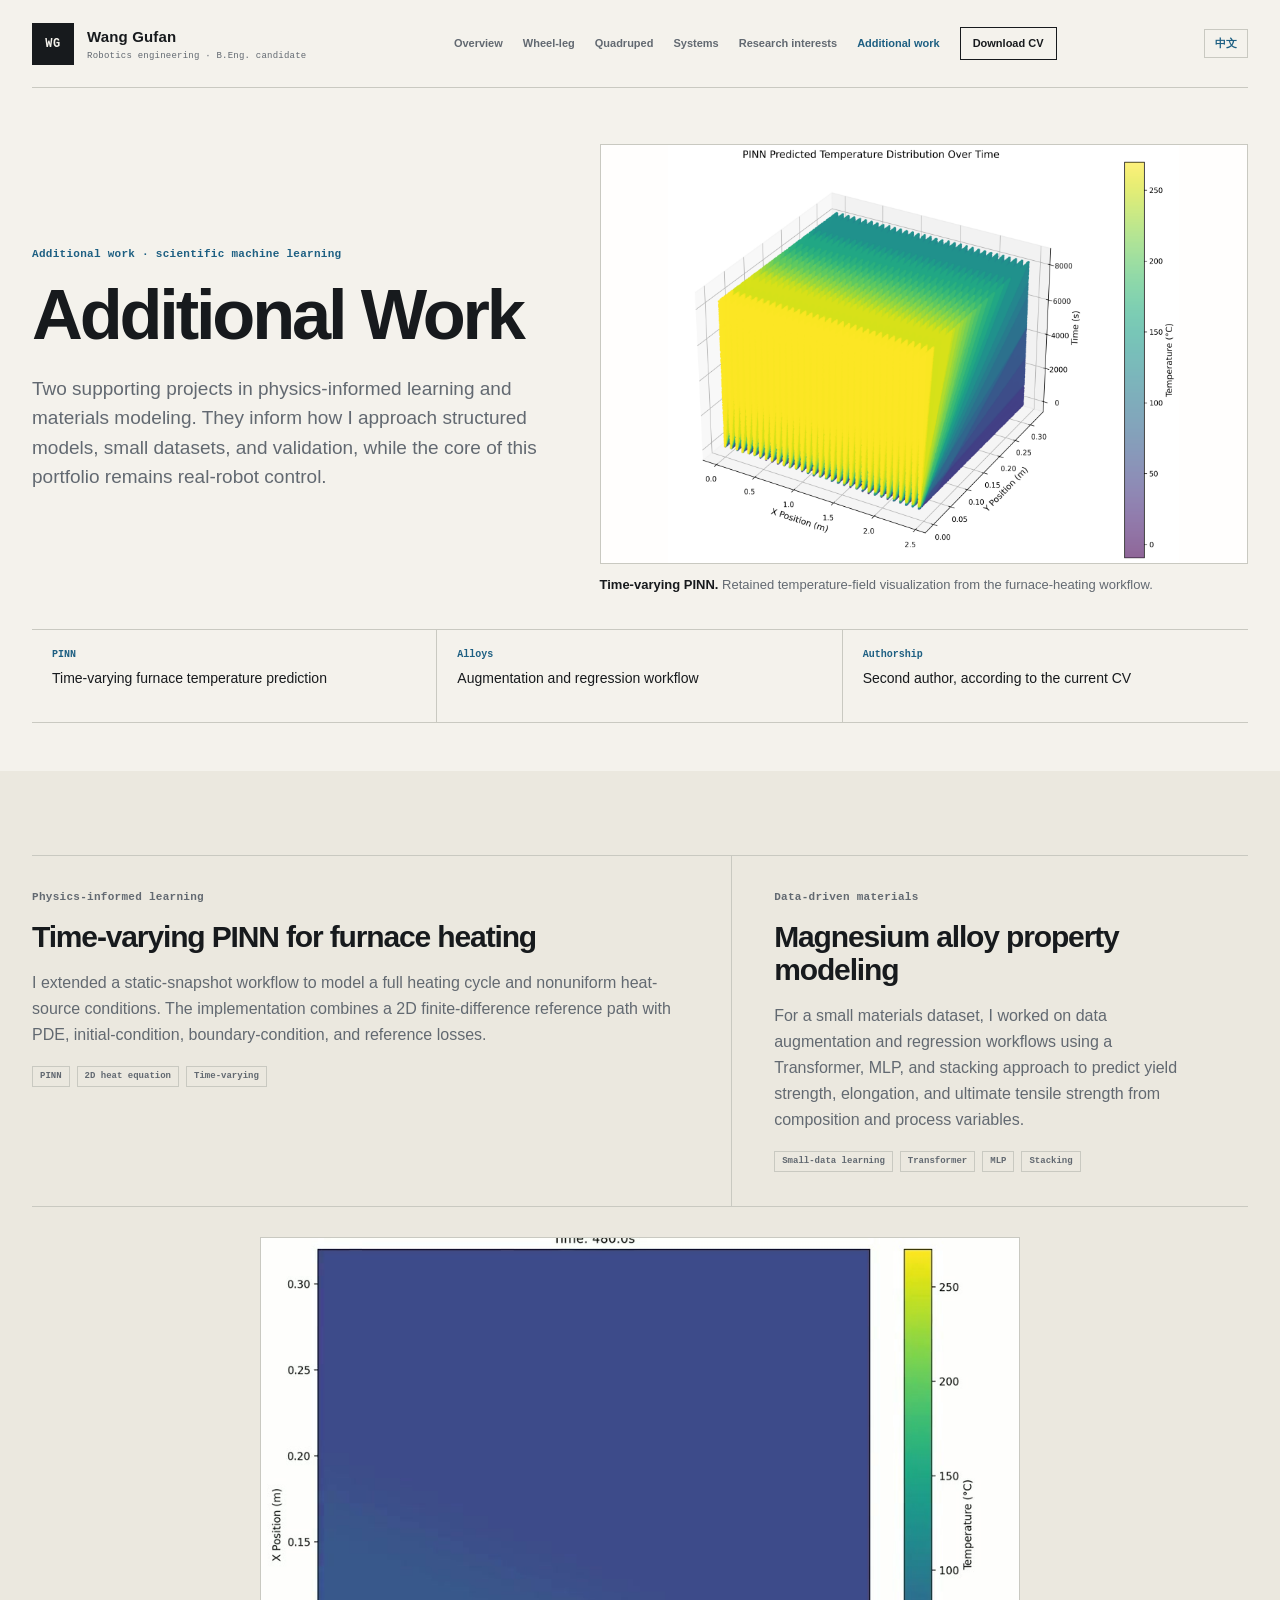
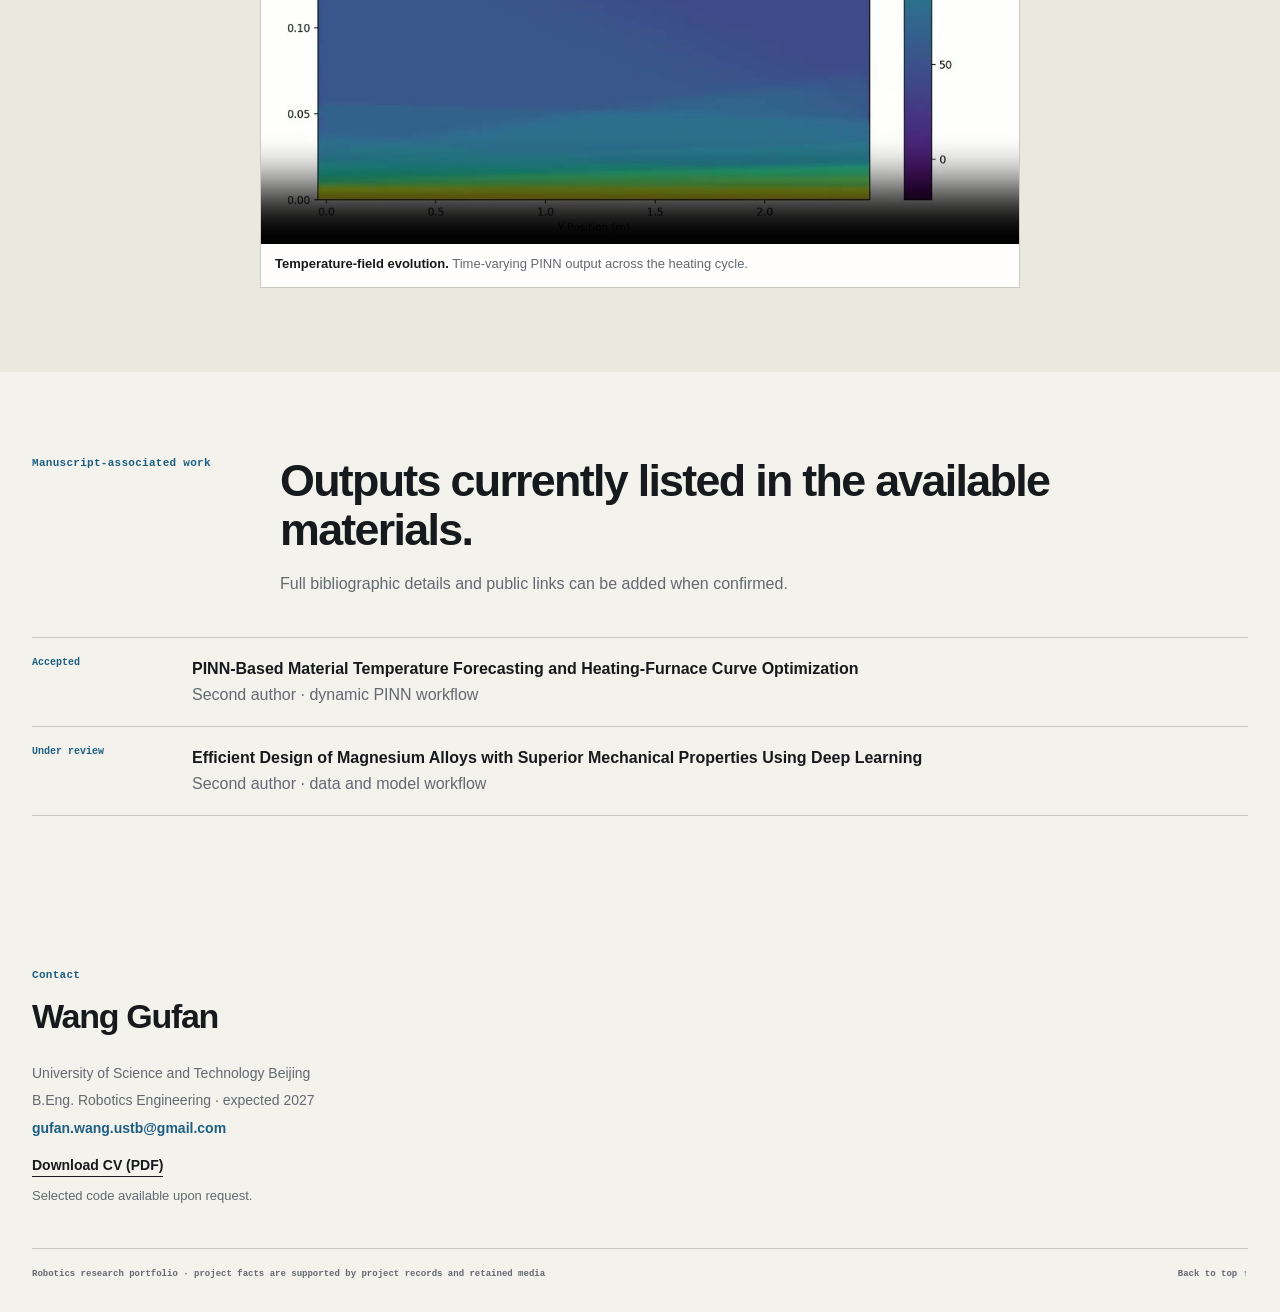
==== commit e3ef8478: "Add supporting field and PINN media" ====
--- a/other-research.html
+++ b/other-research.html
@@ -47,6 +47,10 @@
             <div class="tag-row"><span class="tag">Small-data learning</span><span class="tag">Transformer</span><span class="tag">MLP</span><span class="tag">Stacking</span></div>
           </article>
         </div>
+        <figure class="media-figure pinn-evolution-video">
+          <video autoplay muted loop playsinline controls preload="metadata" poster="assets/images/pinn-poster.jpg" aria-label="Time-varying PINN temperature field evolution"><source src="assets/video/pinn-temperature.mp4" type="video/mp4"></video>
+          <figcaption><strong>Temperature-field evolution.</strong> Time-varying PINN output across the heating cycle.</figcaption>
+        </figure>
       </div>
     </section>
 
@@ -66,6 +70,6 @@
 
   <div data-site-footer></div>
   <script src="js/site.js?v=20260816-v2"></script>
-  <script src="js/i18n.js?v=20260816-v3"></script>
+  <script src="js/i18n.js?v=20260817-v1"></script>
 </body>
 </html>
--- a/css/styles.css
+++ b/css/styles.css
@@ -45,8 +45,8 @@
 .nav-toggle span:not(.sr-only) { display: block; height: 1px; margin: 5px 0; background: var(--ink); }
 
 main { overflow: visible; }
-.section { padding: 104px 0; }
-.section.tight, .tight { padding-top: 58px; padding-bottom: 58px; }
+.section { padding: 84px 0; }
+.section.tight, .tight { padding-top: 48px; padding-bottom: 48px; }
 .section.soft { background: var(--paper-2); }
 .section.dark { background: var(--dark); color: var(--white); }
 .eyebrow, .page-kicker, .figure-kicker { margin: 0 0 15px; color: var(--blue); font: 700 11px/1.4 var(--mono); letter-spacing: .025em; }
@@ -57,7 +57,7 @@
 h3 { margin-bottom: 9px; font-size: 21px; line-height: 1.24; letter-spacing: -.02em; }
 .lede { max-width: 730px; margin: 0; color: var(--muted); font-size: 19px; line-height: 1.55; }
 .dark .lede, .research-hero .lede { color: var(--dark-text); }
-.section-heading { display: grid; grid-template-columns: 210px minmax(0, 1fr); gap: 46px; align-items: start; margin-bottom: 48px; }
+.section-heading { display: grid; grid-template-columns: 210px minmax(0, 1fr); gap: 38px; align-items: start; margin-bottom: 40px; }
 .section-heading h2 { max-width: 810px; }
 .section-heading p:last-child { max-width: 760px; margin-bottom: 0; color: var(--muted); }
 .dark .section-heading p:last-child { color: var(--dark-text); }
@@ -70,8 +70,8 @@
 .dark .button.ghost { color: var(--white); border-color: #8c989e; }
 
 /* Overview: editorial two-column opening with a real-robot collage. */
-.home-hero { padding: 78px 0 66px; }
-.home-hero-grid { display: grid; grid-template-columns: minmax(0, .93fr) minmax(470px, 1.07fr); gap: 72px; align-items: center; }
+.home-hero { padding: 64px 0 54px; }
+.home-hero-grid { display: grid; grid-template-columns: minmax(0, .93fr) minmax(470px, 1.07fr); gap: 58px; align-items: center; }
 .home-hero h1 { font-size: clamp(56px, 6.6vw, 88px); }
 .research-note { border-top: 2px solid var(--orange); padding-top: 17px; }
 .home-hero .research-note { max-width: 620px; margin-top: 36px; }
@@ -110,24 +110,27 @@
 .interest-list strong { color: var(--white); font-size: 15px; }
 
 /* Core projects: aligned two-column hero, then a full-width factual strip. */
-.project-hero { padding: 68px 0 50px; }
-.project-hero-grid { display: grid; grid-template-columns: minmax(0, .9fr) minmax(500px, 1.1fr); grid-template-areas: "copy media" "facts facts"; gap: 42px 70px; align-items: center; }
+.project-hero { padding: 54px 0 40px; }
+.project-hero-grid { display: grid; grid-template-columns: minmax(0, .9fr) minmax(500px, 1.1fr); grid-template-areas: "copy media" "facts facts"; gap: 34px 58px; align-items: center; }
 .project-hero-copy { grid-area: copy; min-width: 0; align-self: center; }
 .project-hero-copy h1 { max-width: 590px; }
 .project-hero-copy .lede { max-width: 590px; }
 .project-hero-media { grid-area: media; min-width: 0; }
 .project-hero-media img { width: 100%; height: auto; object-fit: contain; background: var(--paper-3); }
+.project-hero-media video { display: block; width: 100%; height: auto; background: var(--dark); }
+.hero-video-landscape { aspect-ratio: 16 / 9; object-fit: cover; }
 .wheel-project-hero .project-hero-media img { aspect-ratio: 16 / 9; object-fit: cover; }
-.quadruped-hero-media img { max-height: 430px; }
+.quadruped-video-stage { min-height: 430px; display: grid; place-items: center; padding: 18px; background: var(--dark); border: 1px solid #344650; }
+.quadruped-video-stage video { width: min(100%, 250px); height: auto; object-fit: contain; box-shadow: 0 16px 36px rgba(0, 0, 0, .32); }
 .project-summary { margin: 0; padding: 0; list-style: none; }
 .project-facts { grid-area: facts; display: grid; grid-template-columns: repeat(4, 1fr); border-top: 1px solid var(--line); border-bottom: 1px solid var(--line); }
 .project-facts li, .systems-facts li, .additional-facts li { min-height: 92px; padding: 18px 20px; border-right: 1px solid var(--line); }
 .project-facts li:last-child, .systems-facts li:last-child, .additional-facts li:last-child { border-right: 0; }
 .project-summary span { display: block; margin-bottom: 6px; color: var(--blue); font: 700 10px/1.4 var(--mono); }
 .project-summary li div { font-size: 14px; line-height: 1.45; }
-.architecture-section { padding-top: 76px; }
+.architecture-section { padding-top: 64px; }
 .role-section { border-top: 1px solid var(--line); }
-.role-grid { display: grid; grid-template-columns: .82fr 1.18fr; gap: 62px; align-items: start; }
+.role-grid { display: grid; grid-template-columns: .82fr 1.18fr; gap: 50px; align-items: start; }
 .role-list { margin: 0; padding: 0; list-style: none; border-top: 1px solid var(--line); }
 .role-list li { padding: 16px 0; border-bottom: 1px solid var(--line); color: var(--muted); }
 .role-list strong { display: inline-block; min-width: 170px; margin-right: 14px; vertical-align: top; color: var(--ink); font-size: 14px; }
@@ -141,21 +144,23 @@
 .architecture-figure { margin: 0; overflow-x: auto; background: var(--white); border-top: 1px solid var(--line); border-bottom: 1px solid var(--line); scrollbar-color: var(--blue) var(--paper-2); }
 .architecture-figure svg { width: 100%; min-width: 1020px; height: auto; }
 .architecture-figure figcaption { padding: 15px 18px 17px; border-top: 1px solid var(--line); color: var(--muted); font-size: 13px; line-height: 1.5; }
-.architecture-figure .svg-title { fill: #24313a; font: 700 19px/1 var(--sans); }
-.architecture-figure .svg-label { fill: #25343d; font: 650 14.2px/1 var(--sans); }
-.architecture-figure .svg-small { fill: #56656e; font: 500 12px/1 var(--mono); }
-.architecture-figure .svg-note { fill: #a85834; font: 650 12px/1 var(--mono); }
-.architecture-figure .node { fill: #f7f6f1; stroke: #75828a; stroke-width: 1.2; }
+.architecture-figure text { font-family: "Segoe UI", "Microsoft YaHei", Arial, sans-serif; text-rendering: geometricPrecision; }
+.architecture-figure .svg-title { fill: #24313a; font-size: 19px; font-weight: 700; }
+.architecture-figure .svg-label { fill: #25343d; font-size: 14px; font-weight: 650; }
+.architecture-figure .svg-small { fill: #56656e; font-size: 11.5px; font-weight: 500; letter-spacing: .01em; }
+.architecture-figure .svg-note { fill: #a85834; font-size: 11.5px; font-weight: 650; letter-spacing: .01em; }
+.architecture-figure .node { fill: #f7f6f1; stroke: #75828a; stroke-width: 1.2; vector-effect: non-scaling-stroke; }
 .architecture-figure .node.blue { fill: #e6f0f3; stroke: #47809a; }
 .architecture-figure .node.orange { fill: #f9e9e1; stroke: #b76139; }
 .architecture-figure .node.dark { fill: #e5ebed; stroke: #51636d; }
-.architecture-figure .lane { fill: #f7f7f4; stroke: #c7cecd; stroke-width: 1; }
-.architecture-figure .edge { fill: none; stroke: #294c5d; stroke-width: 1.8; marker-end: url(#arrow); }
+.architecture-figure .lane { fill: #f7f7f4; stroke: #c7cecd; stroke-width: 1; vector-effect: non-scaling-stroke; }
+.architecture-figure .edge { fill: none; stroke: #294c5d; stroke-width: 1.8; stroke-linecap: square; stroke-linejoin: round; vector-effect: non-scaling-stroke; shape-rendering: geometricPrecision; marker-end: url(#arrow); }
 .architecture-figure .edge.feedback { stroke: #b8613a; stroke-width: 2; marker-end: url(#orangeArrow); }
 .architecture-figure .edge.dashed { stroke: #ae6b4a; stroke-dasharray: 6 5; marker-end: url(#orangeArrow); }
 .architecture-figure .edge.thin { stroke-width: 1.25; }
-.architecture-figure .signal { fill: #2c5668; font: 650 11px/1 var(--mono); }
+.architecture-figure .signal { fill: #2c5668; stroke: #f7f7f4; stroke-width: 6px; stroke-linejoin: round; paint-order: stroke fill; font-size: 10.5px; font-weight: 700; letter-spacing: .01em; text-anchor: middle; }
 .architecture-figure .signal.orange { fill: #a85533; }
+.architecture-figure .signal.signal-end { text-anchor: end; }
 .architecture-figure .separator { stroke: #ccd1d0; stroke-width: 1; }
 
 /* Evidence and media: natural aspect ratios, no card-height normalization. */
@@ -169,24 +174,29 @@
 .evidence-grid h3 { margin: 13px 0 8px; font-size: 19px; }
 .evidence-grid p { margin: 0; color: var(--muted); font-size: 14px; }
 .evidence-grid .evidence-num { color: var(--orange); font: 700 10px/1.4 var(--mono); }
-.learning-band { display: grid; grid-template-columns: .8fr 1.2fr; gap: 68px; align-items: start; }
+.learning-band { display: grid; grid-template-columns: .8fr 1.2fr; gap: 56px; align-items: start; }
 .learning-band p { margin: 0; color: var(--dark-text); font-size: 18px; }
 
 .wheel-media-story { display: grid; grid-template-columns: minmax(0, 1.35fr) minmax(300px, .65fr); gap: 28px; align-items: start; }
+.wheel-field-video { grid-column: 1 / -1; width: min(100%, 960px); justify-self: center; }
+.wheel-field-video video { display: block; width: 100%; aspect-ratio: 16 / 9; object-fit: contain; background: var(--dark); }
 .wheel-scene-primary, .wheel-scene-secondary { grid-column: 1; }
 .wheel-scene-primary img, .wheel-scene-secondary img { aspect-ratio: 16 / 9; object-fit: cover; }
-.wheel-media-story .portrait-video { grid-column: 2; grid-row: 1 / span 2; align-self: center; width: min(100%, 400px); justify-self: end; }
+.wheel-media-story .portrait-video { grid-column: 2; grid-row: 2 / span 2; align-self: center; width: min(100%, 400px); justify-self: end; }
 .portrait-video video { width: 100%; max-height: 680px; object-fit: contain; background: var(--dark); }
 .quadruped-evidence-layout { display: grid; grid-template-columns: minmax(0, 1.55fr) minmax(310px, .65fr); gap: 28px; align-items: start; }
 .tracking-figure img { width: 100%; object-fit: contain; }
 .quadruped-evidence-aside { display: grid; gap: 28px; }
 .quadruped-evidence-aside img { width: 100%; height: auto; max-height: 300px; object-fit: contain; background: var(--paper-3); }
-.landscape-video { max-width: 900px; margin: 60px auto 0; }
+.landscape-video { max-width: 900px; margin: 42px auto 0; }
 .landscape-video video { aspect-ratio: 16 / 9; object-fit: contain; background: var(--dark); }
+.research-grounding-grid { display: grid; grid-template-columns: 1.15fr .85fr; gap: 22px; align-items: stretch; }
+.research-grounding-grid .media-figure { display: flex; flex-direction: column; }
+.research-grounding-grid img { width: 100%; aspect-ratio: 16 / 9; flex: 1; object-fit: cover; background: var(--paper-3); }
 
 /* Systems page: the 20-motor platform leads; field robotics is a secondary inset. */
-.systems-hero { padding: 72px 0 64px; }
-.systems-hero-grid { display: grid; grid-template-columns: minmax(0, .88fr) minmax(520px, 1.12fr); grid-template-areas: "copy visual" "facts facts"; gap: 44px 74px; align-items: center; }
+.systems-hero { padding: 58px 0 50px; }
+.systems-hero-grid { display: grid; grid-template-columns: minmax(0, .88fr) minmax(520px, 1.12fr); grid-template-areas: "copy visual" "facts facts"; gap: 38px 60px; align-items: center; }
 .systems-hero-copy { grid-area: copy; min-width: 0; }
 .systems-hero-visuals { grid-area: visual; min-width: 0; min-height: 485px; position: relative; padding: 0 110px 72px 0; }
 .systems-primary-figure { width: 100%; background: var(--white); border-top: 1px solid var(--line); border-bottom: 1px solid var(--line); }
@@ -196,20 +206,22 @@
 .systems-field-inset img { width: 100%; aspect-ratio: 1 / 1; object-fit: cover; }
 .systems-field-inset figcaption { padding: 9px 10px 10px; }
 .systems-facts { grid-area: facts; display: grid; grid-template-columns: repeat(3, 1fr); border-top: 1px solid var(--line); border-bottom: 1px solid var(--line); }
-.system-project { display: grid; grid-template-columns: 1.05fr .95fr; gap: 70px; padding: 72px 0; border-top: 1px solid var(--line); align-items: center; }
+.system-project { display: grid; grid-template-columns: 1.05fr .95fr; gap: 56px; padding: 58px 0; border-top: 1px solid var(--line); align-items: center; }
 .system-project:last-child { border-bottom: 1px solid var(--line); }
 .system-project h2 { font-size: clamp(31px, 3.1vw, 44px); }
 .system-project p { color: var(--muted); }
 .system-motion-visual { display: grid; justify-items: center; }
 .upper-limb-video { width: min(100%, 390px); }
 .field-media-stack { display: grid; grid-template-columns: .82fr 1.18fr; gap: 22px; align-items: start; }
-.field-photo { margin-top: 54px; }
+.field-transition-video { grid-column: 1 / -1; }
+.field-transition-video video { display: block; width: 100%; aspect-ratio: 16 / 9; object-fit: contain; background: var(--dark); }
+.field-photo { margin-top: 0; }
 .field-photo img { width: 100%; height: auto; object-fit: contain; }
 .field-transition img { aspect-ratio: 16 / 9; object-fit: cover; }
 
 /* Research interests: method overview is the visual center, not a low-resolution robot still. */
-.research-hero { padding: 72px 0 76px; background: var(--dark); color: var(--white); }
-.research-hero-grid { display: grid; grid-template-columns: minmax(0, .92fr) minmax(520px, 1.08fr); gap: 72px; align-items: center; }
+.research-hero { padding: 58px 0 62px; background: var(--dark); color: var(--white); }
+.research-hero-grid { display: grid; grid-template-columns: minmax(0, .92fr) minmax(520px, 1.08fr); gap: 58px; align-items: center; }
 .research-hero h1 { max-width: 720px; font-size: clamp(46px, 5.2vw, 70px); }
 .research-overview-figure { overflow-x: auto; border: 1px solid #40535f; background: var(--dark-2); }
 .research-overview-figure svg { width: 100%; min-width: 600px; height: auto; }
@@ -244,8 +256,8 @@
 .fit-grid p { margin: 0; color: var(--dark-text); font-size: 14px; }
 
 /* Additional work deliberately carries less visual weight. */
-.additional-hero { padding: 68px 0 58px; }
-.additional-hero-grid { display: grid; grid-template-columns: minmax(0, .88fr) minmax(500px, 1.12fr); grid-template-areas: "copy visual" "facts facts"; gap: 40px 70px; align-items: center; }
+.additional-hero { padding: 56px 0 48px; }
+.additional-hero-grid { display: grid; grid-template-columns: minmax(0, .88fr) minmax(500px, 1.12fr); grid-template-areas: "copy visual" "facts facts"; gap: 34px 58px; align-items: center; }
 .additional-hero-copy { grid-area: copy; min-width: 0; }
 .additional-hero-figure { grid-area: visual; min-width: 0; }
 .additional-hero-figure img { width: 100%; max-height: 420px; object-fit: contain; background: var(--white); border: 1px solid var(--line); }
@@ -255,14 +267,16 @@
 .additional-project + .additional-project { padding-left: 42px; border-left: 1px solid var(--line); }
 .additional-project h2 { font-size: 30px; }
 .additional-project p { color: var(--muted); }
+.pinn-evolution-video { width: min(100%, 760px); margin: 30px auto 0; }
+.pinn-evolution-video video { display: block; width: 100%; aspect-ratio: 5 / 4; object-fit: contain; background: var(--white); }
 .publication-list { margin: 0; padding: 0; list-style: none; border-top: 1px solid var(--line); }
 .publication-list li { display: grid; grid-template-columns: 130px 1fr; gap: 30px; padding: 18px 0; border-bottom: 1px solid var(--line); }
 .publication-list span { color: var(--blue); font: 700 10px/1.4 var(--mono); }
 .publication-list p { margin: 0; color: var(--muted); }
 
-.site-footer { padding-top: 86px; padding-bottom: 30px; }
+.site-footer { padding-top: 68px; padding-bottom: 30px; }
 .site-footer h2 { font-size: 34px; }
-.footer-contact { display: grid; justify-items: start; gap: 5px; margin: 26px 0 58px; color: var(--muted); font-size: 14px; }
+.footer-contact { display: grid; justify-items: start; gap: 5px; margin: 26px 0 42px; color: var(--muted); font-size: 14px; }
 .footer-contact a { color: var(--blue); text-decoration: none; font-weight: 650; }
 .footer-contact .footer-cv { margin-top: 9px; color: var(--ink); border-bottom: 1px solid var(--ink); }
 .availability-note { margin-top: 3px; font-size: 13px; }
@@ -291,8 +305,8 @@
   .site-nav.is-open { display: flex; }
   .site-nav a { padding: 12px 2px; font-size: 13px; }
   .site-nav .nav-cv { margin-top: 8px; padding: 10px 11px; text-align: center; }
-  .section { padding: 70px 0; }
-  .home-hero, .project-hero, .systems-hero, .research-hero, .additional-hero { padding-top: 46px; }
+  .section { padding: 58px 0; }
+  .home-hero, .project-hero, .systems-hero, .research-hero, .additional-hero { padding-top: 38px; }
   h1 { font-size: 46px; }
   h2 { font-size: 34px; }
   .lede { font-size: 17px; }
@@ -319,7 +333,8 @@
   .evidence-grid { grid-template-columns: 1fr; }
   .evidence-grid article { border-right: 0; border-bottom: 1px solid var(--line); }
   .evidence-grid article:last-child { border-bottom: 0; }
-  .wheel-media-story, .quadruped-evidence-layout { grid-template-columns: 1fr; }
+  .wheel-media-story, .quadruped-evidence-layout, .research-grounding-grid { grid-template-columns: 1fr; }
+  .wheel-field-video { grid-column: 1; }
   .wheel-media-story .portrait-video { grid-column: 1; grid-row: auto; justify-self: center; }
   .quadruped-evidence-aside { grid-template-columns: 1fr 1fr; }
   .systems-hero-visuals { min-height: 0; padding: 0; display: grid; }
@@ -329,6 +344,7 @@
   .system-motion-visual, .field-media-stack { order: -1; }
   .field-media-stack { grid-template-columns: 1fr 1fr; }
   .research-overview-figure { order: -1; }
+  .quadruped-video-stage { min-height: 390px; }
   .fit-grid { grid-template-columns: 1fr; }
   .evaluation-row, .publication-list li { grid-template-columns: 1fr; gap: 8px; }
   .additional-project, .additional-project + .additional-project { padding: 28px 0; border-left: 0; }
@@ -351,6 +367,7 @@
   .architecture-figure svg { min-width: 980px; }
   .architecture-figure figcaption { position: sticky; left: 0; max-width: calc(100vw - 28px); background: var(--white); }
   .quadruped-evidence-aside, .field-media-stack { grid-template-columns: 1fr; }
+  .field-transition-video { grid-column: 1; }
   .field-photo { margin-top: 0; }
   .systems-hero-visuals { min-height: 0; padding: 0; }
   .systems-field-inset { width: min(68%, 210px); }
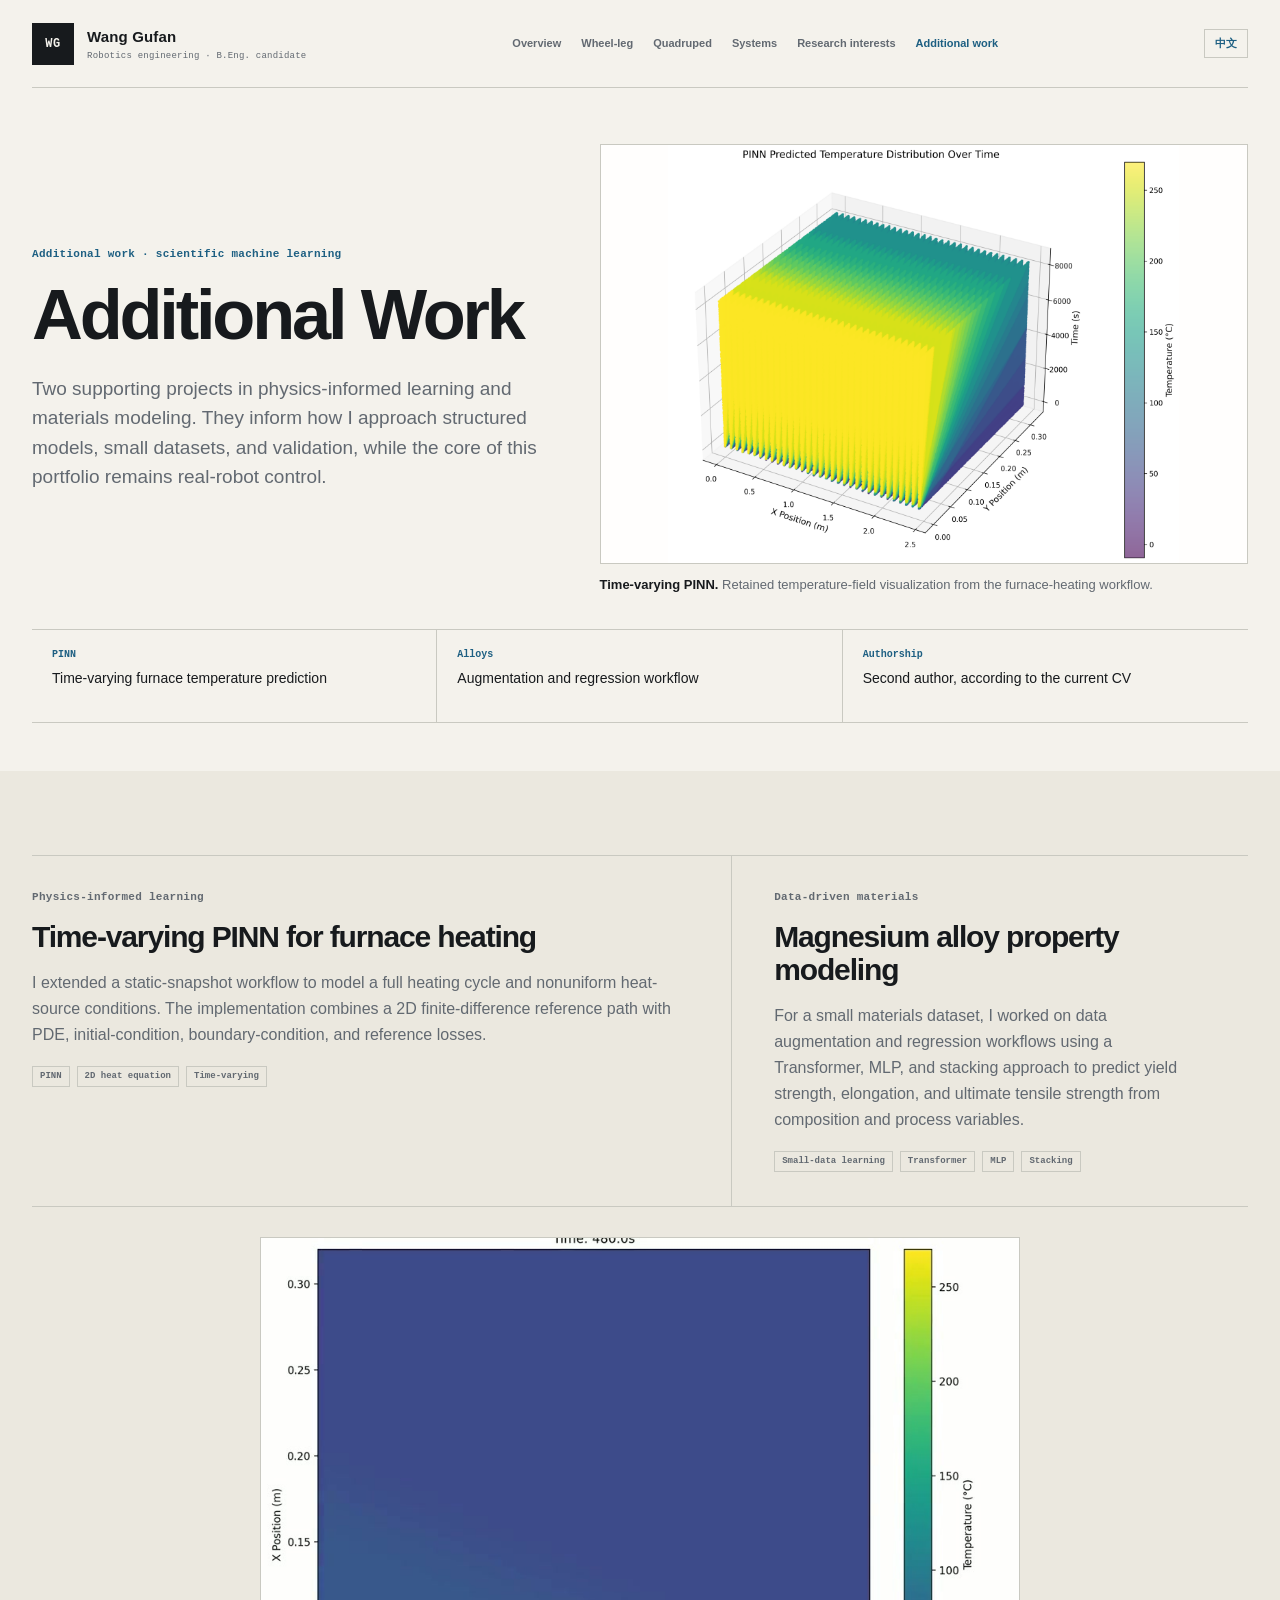
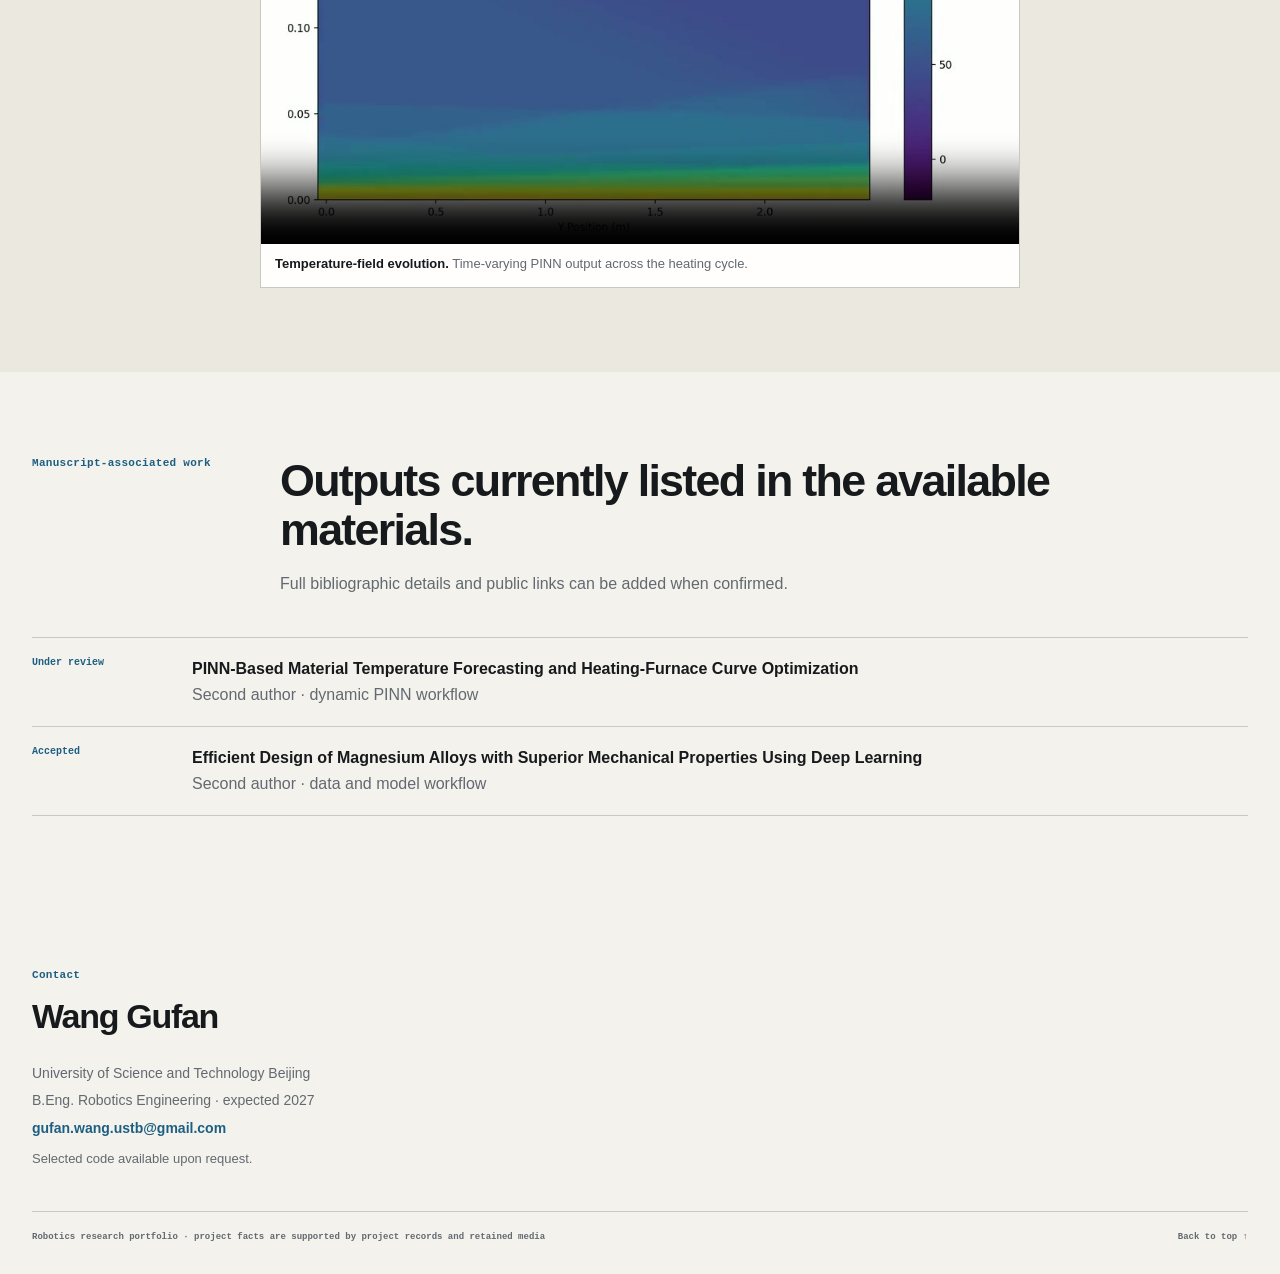
==== commit e13d9ce1: "Remove CV links and correct Chinese name and publication statuses" ====
--- a/other-research.html
+++ b/other-research.html
@@ -61,15 +61,15 @@
           <div><h2>Outputs currently listed in the available materials.</h2><p>Full bibliographic details and public links can be added when confirmed.</p></div>
         </div>
         <ul class="publication-list">
-          <li><span>Accepted</span><div><strong>PINN-Based Material Temperature Forecasting and Heating-Furnace Curve Optimization</strong><p>Second author · dynamic PINN workflow</p></div></li>
-          <li><span>Under review</span><div><strong>Efficient Design of Magnesium Alloys with Superior Mechanical Properties Using Deep Learning</strong><p>Second author · data and model workflow</p></div></li>
+          <li><span>Under review</span><div><strong>PINN-Based Material Temperature Forecasting and Heating-Furnace Curve Optimization</strong><p>Second author · dynamic PINN workflow</p></div></li>
+          <li><span>Accepted</span><div><strong>Efficient Design of Magnesium Alloys with Superior Mechanical Properties Using Deep Learning</strong><p>Second author · data and model workflow</p></div></li>
         </ul>
       </div>
     </section>
   </main>
 
   <div data-site-footer></div>
-  <script src="js/site.js?v=20260816-v2"></script>
-  <script src="js/i18n.js?v=20260817-v1"></script>
+  <script src="js/site.js?v=20261004"></script>
+  <script src="js/i18n.js?v=20261004"></script>
 </body>
 </html>
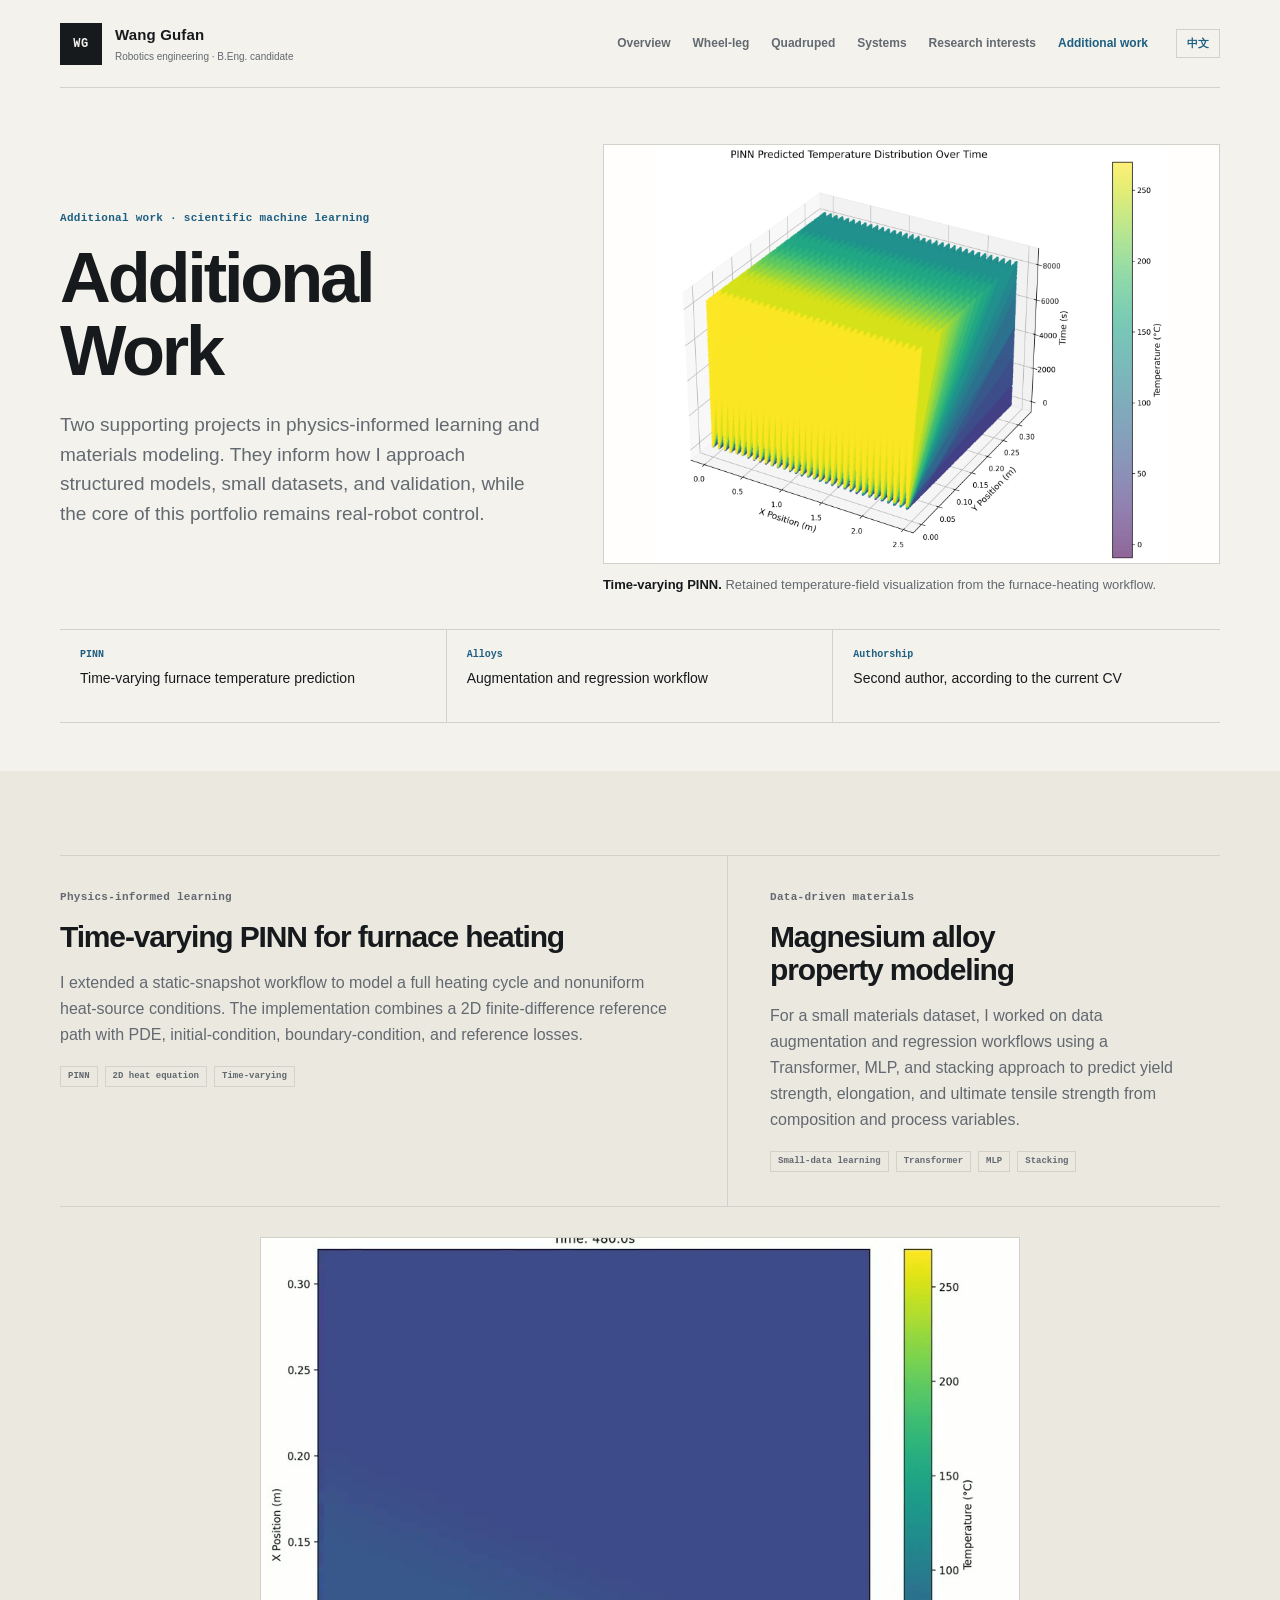
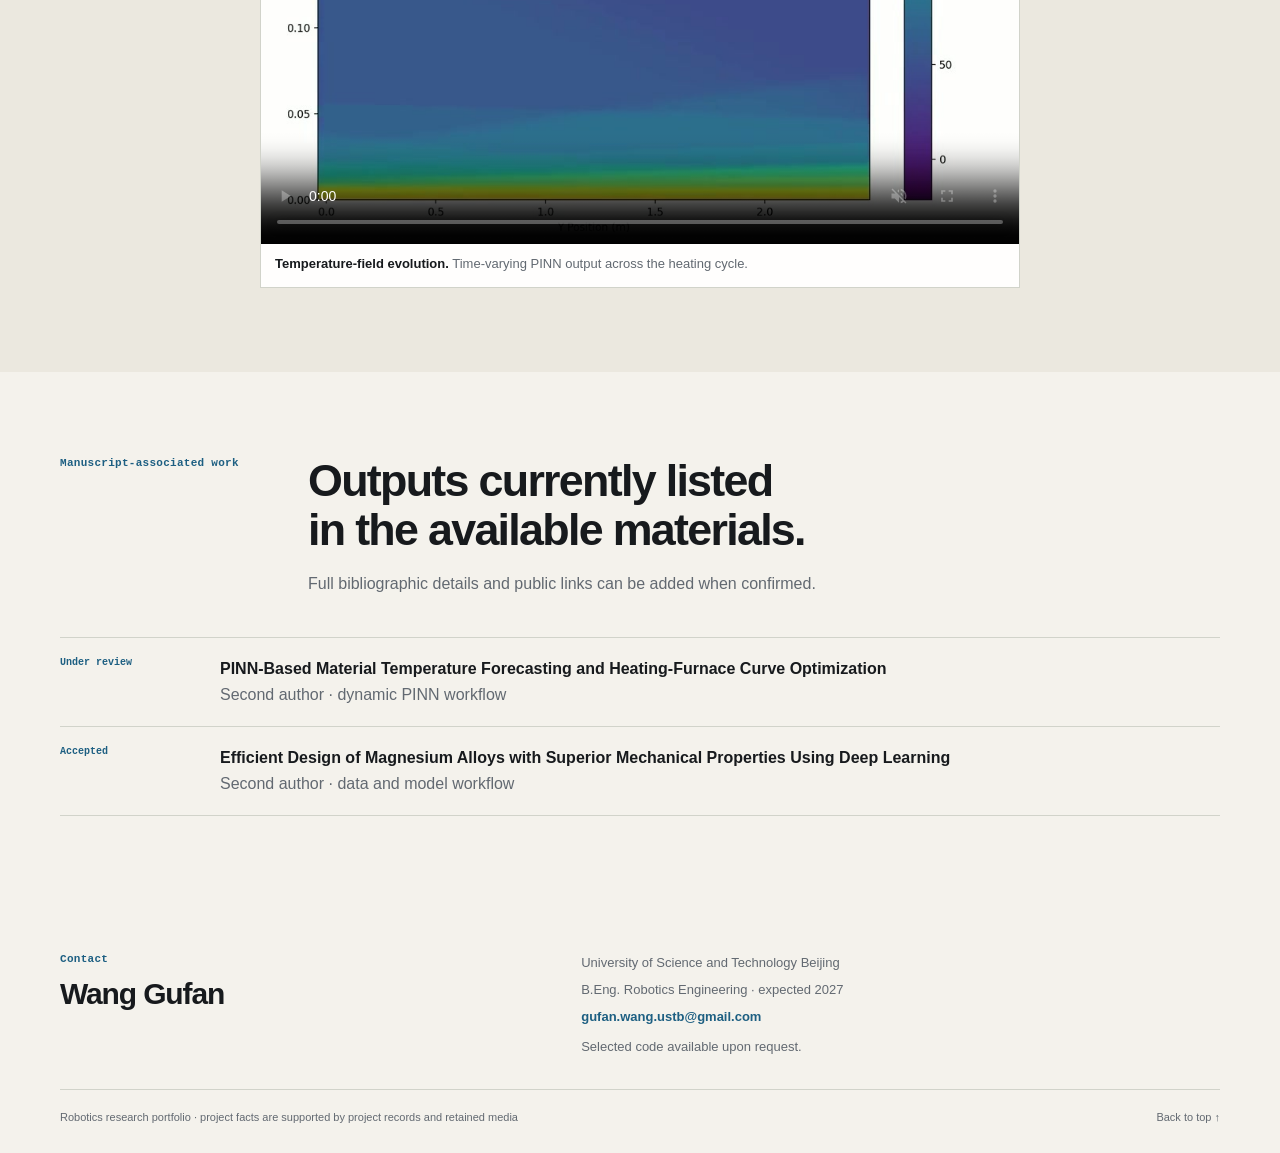
==== commit 9a1b0297: "Refine homepage layout and remove redundant parameter strip" ====
--- a/other-research.html
+++ b/other-research.html
@@ -6,7 +6,7 @@
   <meta name="description" content="Additional scientific machine learning work by Wang Gufan.">
   <title>Additional Work · Wang Gufan</title>
   <link rel="icon" href="assets/images/favicon.svg" type="image/svg+xml">
-  <link rel="stylesheet" href="css/styles.css">
+  <link rel="stylesheet" href="css/styles.css?v=20261004-layout">
 </head>
 <body id="top" data-page="other">
   <div data-site-header></div>
@@ -70,6 +70,6 @@
 
   <div data-site-footer></div>
   <script src="js/site.js?v=20261004"></script>
-  <script src="js/i18n.js?v=20261004"></script>
+  <script src="js/i18n.js?v=20261004-layout"></script>
 </body>
 </html>
--- a/css/styles.css
+++ b/css/styles.css
@@ -4,7 +4,7 @@
   --paper-3: #dfddd5;
   --ink: #171a1d;
   --muted: #626971;
-  --line: #c9c9c1;
+  --line: #d1d3ca;
   --dark: #10161c;
   --dark-2: #17222b;
   --dark-text: #d6dfe3;
@@ -12,8 +12,8 @@
   --blue-light: #86bdd2;
   --orange: #d46c3e;
   --white: #fffefd;
-  --max: 1240px;
-  --sans: "Segoe UI", Inter, Arial, Helvetica, sans-serif;
+  --max: 1160px;
+  --sans: "Segoe UI", "Microsoft YaHei", Inter, Arial, Helvetica, sans-serif;
   --mono: "SFMono-Regular", Consolas, "Liberation Mono", monospace;
 }
 
@@ -22,6 +22,7 @@
 body { margin: 0; overflow-x: hidden; background: var(--paper); color: var(--ink); font-family: var(--sans); font-size: 16px; line-height: 1.62; -webkit-font-smoothing: antialiased; }
 img, video, svg { display: block; max-width: 100%; }
 a { color: inherit; }
+a:focus-visible, button:focus-visible { outline: 2px solid var(--blue); outline-offset: 5px; }
 button, input { font: inherit; }
 figure { margin: 0; }
 .sr-only { position: absolute; width: 1px; height: 1px; overflow: hidden; clip: rect(0, 0, 0, 0); white-space: nowrap; }
@@ -33,12 +34,10 @@
 .brand-mark { width: 42px; height: 42px; display: grid; place-items: center; background: var(--ink); color: var(--paper); font: 700 12px/1 var(--mono); letter-spacing: .05em; }
 .brand-copy { display: grid; gap: 2px; }
 .brand-copy strong { font-size: 15px; letter-spacing: .01em; }
-.brand-copy small { color: var(--muted); font: 500 9px/1.3 var(--mono); letter-spacing: .025em; }
-.site-nav { display: flex; align-items: center; gap: 20px; }
-.site-nav a { color: var(--muted); text-decoration: none; font: 600 11px/1.2 var(--sans); }
+.brand-copy small { color: var(--muted); font: 500 10px/1.5 var(--sans); }
+.site-nav { display: flex; align-items: center; gap: 22px; margin-left: auto; }
+.site-nav a { color: var(--muted); text-decoration: none; font: 600 12px/1.4 var(--sans); }
 .site-nav a:hover, .site-nav a[aria-current="page"] { color: var(--blue); }
-.site-nav .nav-cv { padding: 9px 12px; color: var(--ink); border: 1px solid var(--ink); }
-.site-nav .nav-cv:hover { color: var(--white); background: var(--ink); }
 .language-toggle { flex: 0 0 auto; padding: 8px 10px; color: var(--blue); background: transparent; border: 1px solid var(--line); cursor: pointer; font: 700 11px/1 var(--sans); }
 .language-toggle:hover { color: var(--white); background: var(--blue); border-color: var(--blue); }
 .nav-toggle { display: none; width: 38px; height: 38px; padding: 8px; background: transparent; border: 1px solid var(--line); }
@@ -55,6 +54,8 @@
 h1 { max-width: 860px; margin-bottom: 23px; font-size: clamp(48px, 5.5vw, 74px); line-height: 1.04; letter-spacing: -.045em; font-weight: 650; }
 h2 { margin-bottom: 17px; font-size: clamp(32px, 3.5vw, 51px); line-height: 1.1; letter-spacing: -.038em; font-weight: 650; }
 h3 { margin-bottom: 9px; font-size: 21px; line-height: 1.24; letter-spacing: -.02em; }
+h1, h2 { text-wrap: balance; }
+html[lang="zh-CN"] h1, html[lang="zh-CN"] h2, html[lang="zh-CN"] h3 { line-height: 1.3; letter-spacing: -.015em; }
 .lede { max-width: 730px; margin: 0; color: var(--muted); font-size: 19px; line-height: 1.55; }
 .dark .lede, .research-hero .lede { color: var(--dark-text); }
 .section-heading { display: grid; grid-template-columns: 210px minmax(0, 1fr); gap: 38px; align-items: start; margin-bottom: 40px; }
@@ -64,50 +65,62 @@
 .small { font-size: 13px; }
 
 .button-row { display: flex; flex-wrap: wrap; gap: 12px; margin-top: 29px; }
-.button { display: inline-flex; align-items: center; min-height: 42px; padding: 9px 15px; background: var(--ink); color: var(--white); text-decoration: none; font-size: 13px; font-weight: 650; }
+.button { display: inline-flex; align-items: center; justify-content: center; gap: 22px; min-height: 46px; padding: 11px 18px; background: var(--ink); color: var(--white); text-decoration: none; font-size: 13px; font-weight: 650; }
 .button:hover { background: var(--blue); }
 .button.ghost { background: transparent; color: var(--ink); border: 1px solid var(--ink); }
 .dark .button.ghost { color: var(--white); border-color: #8c989e; }
-
-/* Overview: editorial two-column opening with a real-robot collage. */
-.home-hero { padding: 64px 0 54px; }
-.home-hero-grid { display: grid; grid-template-columns: minmax(0, .93fr) minmax(470px, 1.07fr); gap: 58px; align-items: center; }
-.home-hero h1 { font-size: clamp(56px, 6.6vw, 88px); }
-.research-note { border-top: 2px solid var(--orange); padding-top: 17px; }
-.home-hero .research-note { max-width: 620px; margin-top: 36px; }
-.research-note p:last-child { margin: 0; color: var(--muted); font-size: 15px; }
+.text-link { display: inline-flex; align-items: center; gap: 14px; padding-block: 8px; color: var(--blue); text-decoration: none; font-size: 13px; font-weight: 600; }
+.text-link:hover { text-decoration: underline; text-underline-offset: 5px; }
+.dark .text-link { color: var(--white); }
+
+/* Overview: identity, project case studies, then future research. */
+.home-hero { padding: 76px 0 72px; }
+.home-hero-grid { display: grid; grid-template-columns: minmax(0, .92fr) minmax(0, 1.08fr); gap: 64px; align-items: center; }
+.home-hero-copy { min-width: 0; }
+.home-hero .eyebrow { margin-bottom: 20px; }
+.home-hero h1 { margin-bottom: 18px; font-size: clamp(48px, 5.6vw, 72px); line-height: 1.08; letter-spacing: -.055em; }
+.hero-focus { margin-bottom: 24px; color: var(--ink); font-size: clamp(28px, 3vw, 38px); font-weight: 500; line-height: 1.25; letter-spacing: -.025em; }
+.hero-focus span { color: var(--blue); }
+.home-hero .lede { max-width: 440px; font-size: 17px; line-height: 1.85; }
+.home-actions { gap: 22px; align-items: center; margin-top: 28px; }
 .home-hero-visual { min-width: 0; }
-.hero-collage { min-height: 475px; position: relative; padding: 0 0 58px 34px; }
-.hero-primary { width: 89%; aspect-ratio: 16 / 10; object-fit: cover; object-position: center; background: var(--dark); }
-.hero-secondary { width: 36%; aspect-ratio: 1 / 1; position: absolute; right: 0; bottom: 0; object-fit: cover; object-position: center; border: 10px solid var(--paper); background: var(--paper-3); }
+.hero-collage { position: relative; padding: 0 0 64px; }
+.hero-primary { width: 91%; aspect-ratio: 4 / 3; object-fit: cover; object-position: center; background: var(--dark); }
+.hero-secondary { width: 39%; aspect-ratio: 5 / 4; position: absolute; right: 0; bottom: 0; object-fit: cover; object-position: center; border: 9px solid var(--paper); background: var(--paper-3); }
 .home-hero-visual figcaption, .project-hero-media figcaption, .systems-primary-figure figcaption, .systems-field-inset figcaption, .additional-hero-figure figcaption { padding: 12px 0 0; color: var(--muted); font-size: 13px; line-height: 1.45; }
+.home-hero-visual figcaption { padding-top: 17px; font-size: 12px; }
 figcaption strong { color: var(--ink); }
-.topic-line { display: grid; grid-template-columns: 190px minmax(0, 1fr); gap: 40px; align-items: center; padding: 25px 0; border-top: 1px solid var(--line); border-bottom: 1px solid var(--line); }
-.topic-line strong { color: var(--orange); font: 700 11px/1.35 var(--mono); }
-.topic-line p { margin: 0; font-size: 18px; line-height: 1.45; }
-.selected-work { display: grid; grid-template-columns: 1fr 1fr; border-top: 1px solid var(--line); border-bottom: 1px solid var(--line); }
-.project-card { display: grid; grid-template-columns: minmax(220px, .95fr) minmax(0, 1.05fr); gap: 27px; min-height: 330px; padding: 30px 32px 32px 0; text-decoration: none; }
-.project-card + .project-card { padding-left: 32px; border-left: 1px solid var(--line); }
-.project-card:hover { background: rgba(255,255,255,.25); }
-.project-card img { width: 100%; min-height: 250px; height: 100%; object-fit: cover; }
-.project-card:nth-child(2) img { object-fit: contain; background: var(--paper-3); }
-.project-meta { display: flex; justify-content: space-between; gap: 12px; color: var(--muted); font: 600 10px/1.4 var(--mono); }
-.project-card h3 { margin: 37px 0 11px; font-size: 28px; }
-.project-card p { margin: 0; color: var(--muted); font-size: 14px; }
+.home-work { padding: 56px 0 80px; border-top: 1px solid var(--line); }
+.home-work .section-heading { grid-template-columns: 1fr 2fr; gap: 40px; align-items: start; margin-bottom: 32px; }
+.home-work .section-heading .eyebrow { padding-top: 8px; }
+.home-work h2 { margin-bottom: 12px; font-size: clamp(28px, 3vw, 38px); }
+.home-work .section-heading p:last-child { font-size: 15px; line-height: 1.7; }
+.selected-work { display: grid; grid-template-columns: repeat(2, minmax(0, 1fr)); gap: 34px; }
+.project-card { display: flex; flex-direction: column; min-width: 0; padding-bottom: 22px; border-bottom: 1px solid var(--line); text-decoration: none; }
+.project-image { overflow: hidden; background: var(--paper-3); }
+.project-card img { width: 100%; aspect-ratio: 16 / 10; object-fit: cover; transition: transform .3s ease; }
+.project-card:nth-child(2) img { object-fit: contain; }
+.project-card:hover img { transform: scale(1.025); }
+.project-copy { display: flex; flex-direction: column; flex: 1; padding-top: 22px; }
+.project-meta { display: flex; flex-wrap: wrap; justify-content: space-between; gap: 8px 12px; color: var(--muted); font: 500 11px/1.5 var(--sans); }
+.project-meta span:first-child { color: var(--blue); }
+.project-card h3 { margin: 12px 0 12px; font-size: clamp(23px, 2.2vw, 29px); font-weight: 600; }
+.project-card p { max-width: 470px; margin: 0; color: var(--muted); font-size: 15px; line-height: 1.75; }
+.project-link { display: flex; justify-content: space-between; gap: 18px; margin-top: auto; padding-top: 26px; color: var(--blue); font-size: 13px; font-weight: 600; }
+.project-link span:last-child { font-size: 20px; line-height: 1; }
 .tag-row { display: flex; flex-wrap: wrap; gap: 7px; margin-top: 18px; }
 .tag { padding: 4px 7px; color: var(--muted); border: 1px solid var(--line); font: 600 9px/1.2 var(--mono); }
 .tag.hardware { color: var(--blue); border-color: #96bac8; }
-.fact-strip { display: grid; grid-template-columns: repeat(4, 1fr); border-top: 1px solid #40505a; border-bottom: 1px solid #40505a; }
-.fact-strip div { padding: 24px; border-right: 1px solid #40505a; }
-.fact-strip div:last-child { border-right: 0; }
-.fact-strip strong { display: block; color: var(--white); font-size: 25px; letter-spacing: -.025em; }
-.fact-strip span { display: block; margin-top: 3px; color: var(--dark-text); font-size: 13px; }
-.interest-grid { display: grid; grid-template-columns: .9fr 1.1fr; gap: 70px; }
-.interest-grid p { max-width: 700px; color: var(--dark-text); font-size: 18px; }
+.project-card .tag { padding: 5px 8px; font: 500 11px/1.3 var(--sans); }
+.home-research { padding: 70px 0; }
+.interest-grid { display: grid; grid-template-columns: minmax(0, .92fr) minmax(0, 1.08fr); gap: 80px; align-items: start; }
+.home-research h2 { max-width: 420px; margin-bottom: 22px; font-size: clamp(30px, 3.3vw, 42px); }
+.interest-intro { max-width: 380px; margin-bottom: 24px; color: var(--dark-text); font-size: 16px; line-height: 1.8; }
 .interest-list { margin: 0; padding: 0; list-style: none; border-top: 1px solid #465963; }
-.interest-list li { display: grid; grid-template-columns: 38px 1fr; gap: 16px; padding: 17px 0; border-bottom: 1px solid #465963; color: var(--dark-text); }
-.interest-list span { color: var(--orange); font: 700 11px/1.4 var(--mono); }
-.interest-list strong { color: var(--white); font-size: 15px; }
+.interest-list li { display: grid; grid-template-columns: 28px minmax(0, 1fr); gap: 16px; padding: 20px 0; border-bottom: 1px solid #465963; color: var(--dark-text); }
+.interest-list span { padding-top: 5px; color: var(--blue-light); font: 500 11px/1.4 var(--mono); }
+.interest-list strong { display: block; margin-bottom: 7px; color: var(--white); font-size: 17px; font-weight: 600; }
+.interest-list p { margin: 0; color: var(--dark-text); font-size: 14px; line-height: 1.75; }
 
 /* Core projects: aligned two-column hero, then a full-width factual strip. */
 .project-hero { padding: 54px 0 40px; }
@@ -274,23 +287,20 @@
 .publication-list span { color: var(--blue); font: 700 10px/1.4 var(--mono); }
 .publication-list p { margin: 0; color: var(--muted); }
 
-.site-footer { padding-top: 68px; padding-bottom: 30px; }
-.site-footer h2 { font-size: 34px; }
-.footer-contact { display: grid; justify-items: start; gap: 5px; margin: 26px 0 42px; color: var(--muted); font-size: 14px; }
+.site-footer { display: grid; grid-template-columns: 1fr 1.35fr; gap: 32px 48px; padding-top: 52px; padding-bottom: 26px; }
+.site-footer .eyebrow { margin-bottom: 10px; }
+.site-footer h2 { margin-bottom: 0; font-size: 30px; }
+.footer-contact { display: grid; justify-items: start; gap: 6px; margin: 0; color: var(--muted); font-size: 13px; }
 .footer-contact a { color: var(--blue); text-decoration: none; font-weight: 650; }
-.footer-contact .footer-cv { margin-top: 9px; color: var(--ink); border-bottom: 1px solid var(--ink); }
 .availability-note { margin-top: 3px; font-size: 13px; }
-.footer-base { display: flex; justify-content: space-between; gap: 28px; padding-top: 19px; border-top: 1px solid var(--line); color: var(--muted); font: 600 9px/1.5 var(--mono); }
+.footer-base { grid-column: 1 / -1; display: flex; justify-content: space-between; gap: 28px; padding-top: 19px; border-top: 1px solid var(--line); color: var(--muted); font: 400 11px/1.6 var(--sans); }
 .footer-base a { text-decoration: none; }
 
 @media (max-width: 1080px) {
   .site-nav { gap: 13px; }
-  .site-nav a { font-size: 10px; }
+  .site-nav a { font-size: 11px; }
   .home-hero-grid, .research-hero-grid { gap: 46px; }
   .project-hero-grid, .systems-hero-grid, .additional-hero-grid { grid-template-columns: minmax(0, .95fr) minmax(420px, 1.05fr); gap: 38px 46px; }
-  .project-card { grid-template-columns: 1fr; }
-  .project-card img { min-height: 220px; max-height: 280px; }
-  .project-card h3 { margin-top: 22px; }
   .systems-hero-visuals { padding-right: 70px; }
 }
 
@@ -304,7 +314,6 @@
   .site-nav { display: none; position: absolute; top: 69px; left: 0; right: 0; padding: 11px 16px 16px; flex-direction: column; align-items: stretch; gap: 0; background: var(--paper); border: 1px solid var(--line); box-shadow: 0 14px 28px rgba(18,30,38,.12); }
   .site-nav.is-open { display: flex; }
   .site-nav a { padding: 12px 2px; font-size: 13px; }
-  .site-nav .nav-cv { margin-top: 8px; padding: 10px 11px; text-align: center; }
   .section { padding: 58px 0; }
   .home-hero, .project-hero, .systems-hero, .research-hero, .additional-hero { padding-top: 38px; }
   h1 { font-size: 46px; }
@@ -314,8 +323,13 @@
   .project-hero-grid, .systems-hero-grid, .additional-hero-grid { grid-template-areas: "copy" "visual" "facts"; gap: 30px; }
   .project-hero-copy { grid-area: copy; }
   .project-hero-media { grid-area: visual; }
-  .home-hero-visual { order: -1; }
-  .hero-collage { min-height: 390px; padding-left: 0; }
+  .home-hero { padding-bottom: 42px; }
+  .home-hero-grid { gap: 36px; }
+  .home-hero h1 { font-size: 54px; }
+  .hero-focus { font-size: 32px; }
+  .home-hero .lede { max-width: 560px; }
+  .home-hero-visual { max-width: 600px; width: 100%; }
+  .hero-collage { padding-bottom: 50px; }
   .hero-primary { width: 92%; }
   .hero-secondary { width: 34%; }
   .project-facts, .systems-facts, .additional-facts { grid-template-columns: repeat(2, 1fr); }
@@ -323,13 +337,13 @@
   .project-facts li:nth-child(-n+2), .systems-facts li:nth-child(-n+2), .additional-facts li:nth-child(-n+2) { border-bottom: 1px solid var(--line); }
   .systems-facts li:last-child, .additional-facts li:last-child { grid-column: 1 / -1; }
   .section-heading { gap: 12px; margin-bottom: 34px; }
-  .topic-line { grid-template-columns: 1fr; gap: 6px; }
+  .home-work .section-heading { grid-template-columns: 1fr; gap: 10px; }
+  .home-work .section-heading .eyebrow { padding-top: 0; margin-bottom: 0; }
   .selected-work, .additional-projects { grid-template-columns: 1fr; }
-  .project-card, .project-card + .project-card { grid-template-columns: 1fr; padding: 26px 0; border-left: 0; }
-  .project-card + .project-card { border-top: 1px solid var(--line); }
-  .fact-strip, .failure-list { grid-template-columns: repeat(2, 1fr); }
-  .fact-strip div:nth-child(2) { border-right: 0; }
-  .fact-strip div:nth-child(-n+2) { border-bottom: 1px solid #40505a; }
+  .selected-work { gap: 36px; }
+  .home-research { padding: 48px 0; }
+  .interest-grid { gap: 34px; }
+  .failure-list { grid-template-columns: repeat(2, 1fr); }
   .evidence-grid { grid-template-columns: 1fr; }
   .evidence-grid article { border-right: 0; border-bottom: 1px solid var(--line); }
   .evidence-grid article:last-child { border-bottom: 0; }
@@ -349,7 +363,8 @@
   .evaluation-row, .publication-list li { grid-template-columns: 1fr; gap: 8px; }
   .additional-project, .additional-project + .additional-project { padding: 28px 0; border-left: 0; }
   .additional-project + .additional-project { border-top: 1px solid var(--line); }
-  .footer-base { flex-direction: column; }
+  .site-footer { grid-template-columns: 1fr; gap: 24px; padding-top: 38px; }
+  .footer-base { flex-direction: column; gap: 12px; }
 }
 
 @media (max-width: 520px) {
@@ -357,12 +372,15 @@
   h1 { font-size: 40px; }
   h2 { font-size: 30px; }
   .home-hero h1 { font-size: 48px; }
-  .hero-collage { min-height: 315px; padding-bottom: 48px; }
-  .hero-primary { width: 96%; aspect-ratio: 4 / 3; }
+  .hero-focus { font-size: 29px; }
+  .home-hero .lede { font-size: 16px; }
+  .home-actions { gap: 12px 20px; }
+  .hero-collage { padding-bottom: 42px; }
+  .hero-primary { width: 94%; }
   .hero-secondary { width: 38%; border-width: 7px; }
-  .project-facts, .systems-facts, .additional-facts, .fact-strip, .failure-list { grid-template-columns: 1fr; }
-  .project-facts li, .project-facts li:nth-child(2), .systems-facts li, .systems-facts li:nth-child(2), .additional-facts li, .additional-facts li:nth-child(2), .fact-strip div, .fact-strip div:nth-child(2) { border-right: 0; border-bottom: 1px solid var(--line); }
-  .project-facts li:last-child, .systems-facts li:last-child, .additional-facts li:last-child, .fact-strip div:last-child { border-bottom: 0; }
+  .project-facts, .systems-facts, .additional-facts, .failure-list { grid-template-columns: 1fr; }
+  .project-facts li, .project-facts li:nth-child(2), .systems-facts li, .systems-facts li:nth-child(2), .additional-facts li, .additional-facts li:nth-child(2) { border-right: 0; border-bottom: 1px solid var(--line); }
+  .project-facts li:last-child, .systems-facts li:last-child, .additional-facts li:last-child { border-bottom: 0; }
   .systems-facts li:last-child, .additional-facts li:last-child { grid-column: auto; }
   .architecture-figure svg { min-width: 980px; }
   .architecture-figure figcaption { position: sticky; left: 0; max-width: calc(100vw - 28px); background: var(--white); }
@@ -375,3 +393,8 @@
   .fit-grid article { min-height: auto; }
   .role-list strong { display: block; min-width: 0; margin: 0 0 5px; }
 }
+
+@media (prefers-reduced-motion: reduce) {
+  .project-card img { transition: none; }
+  .project-card:hover img { transform: none; }
+}
